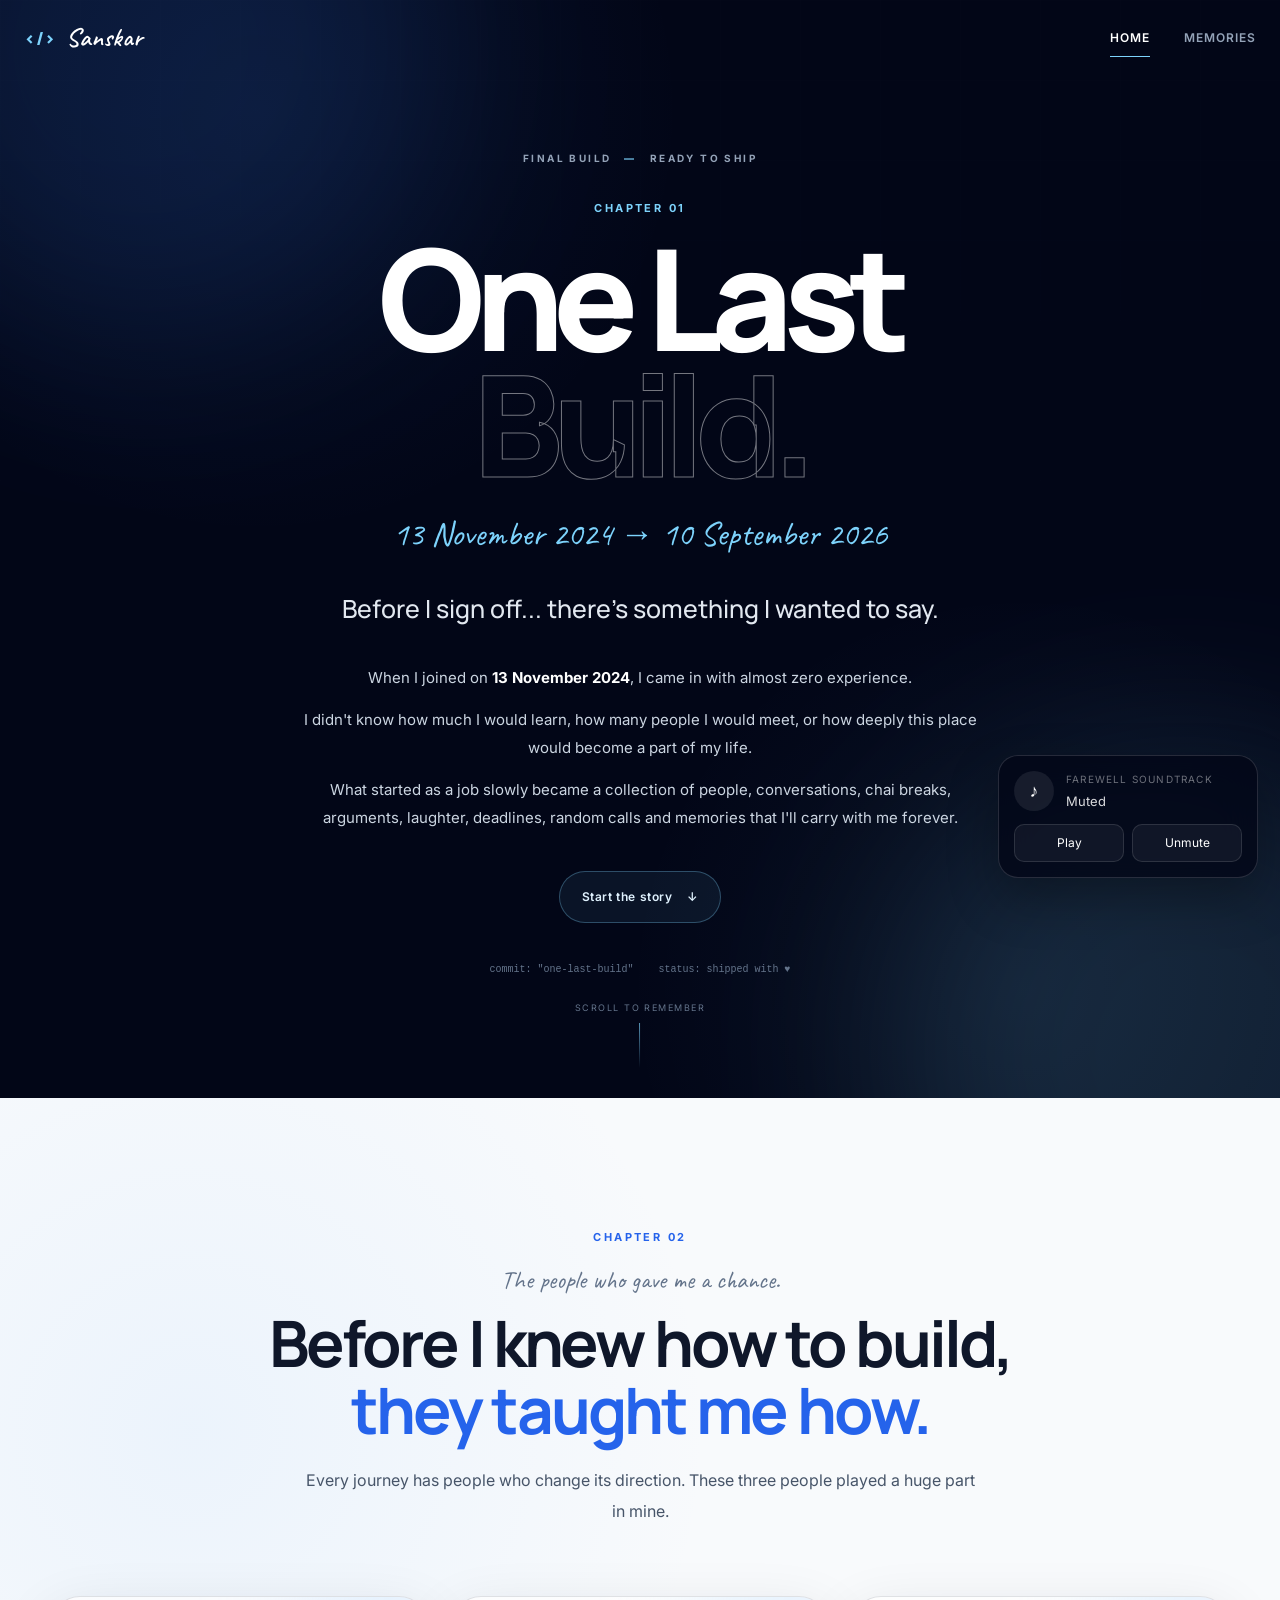
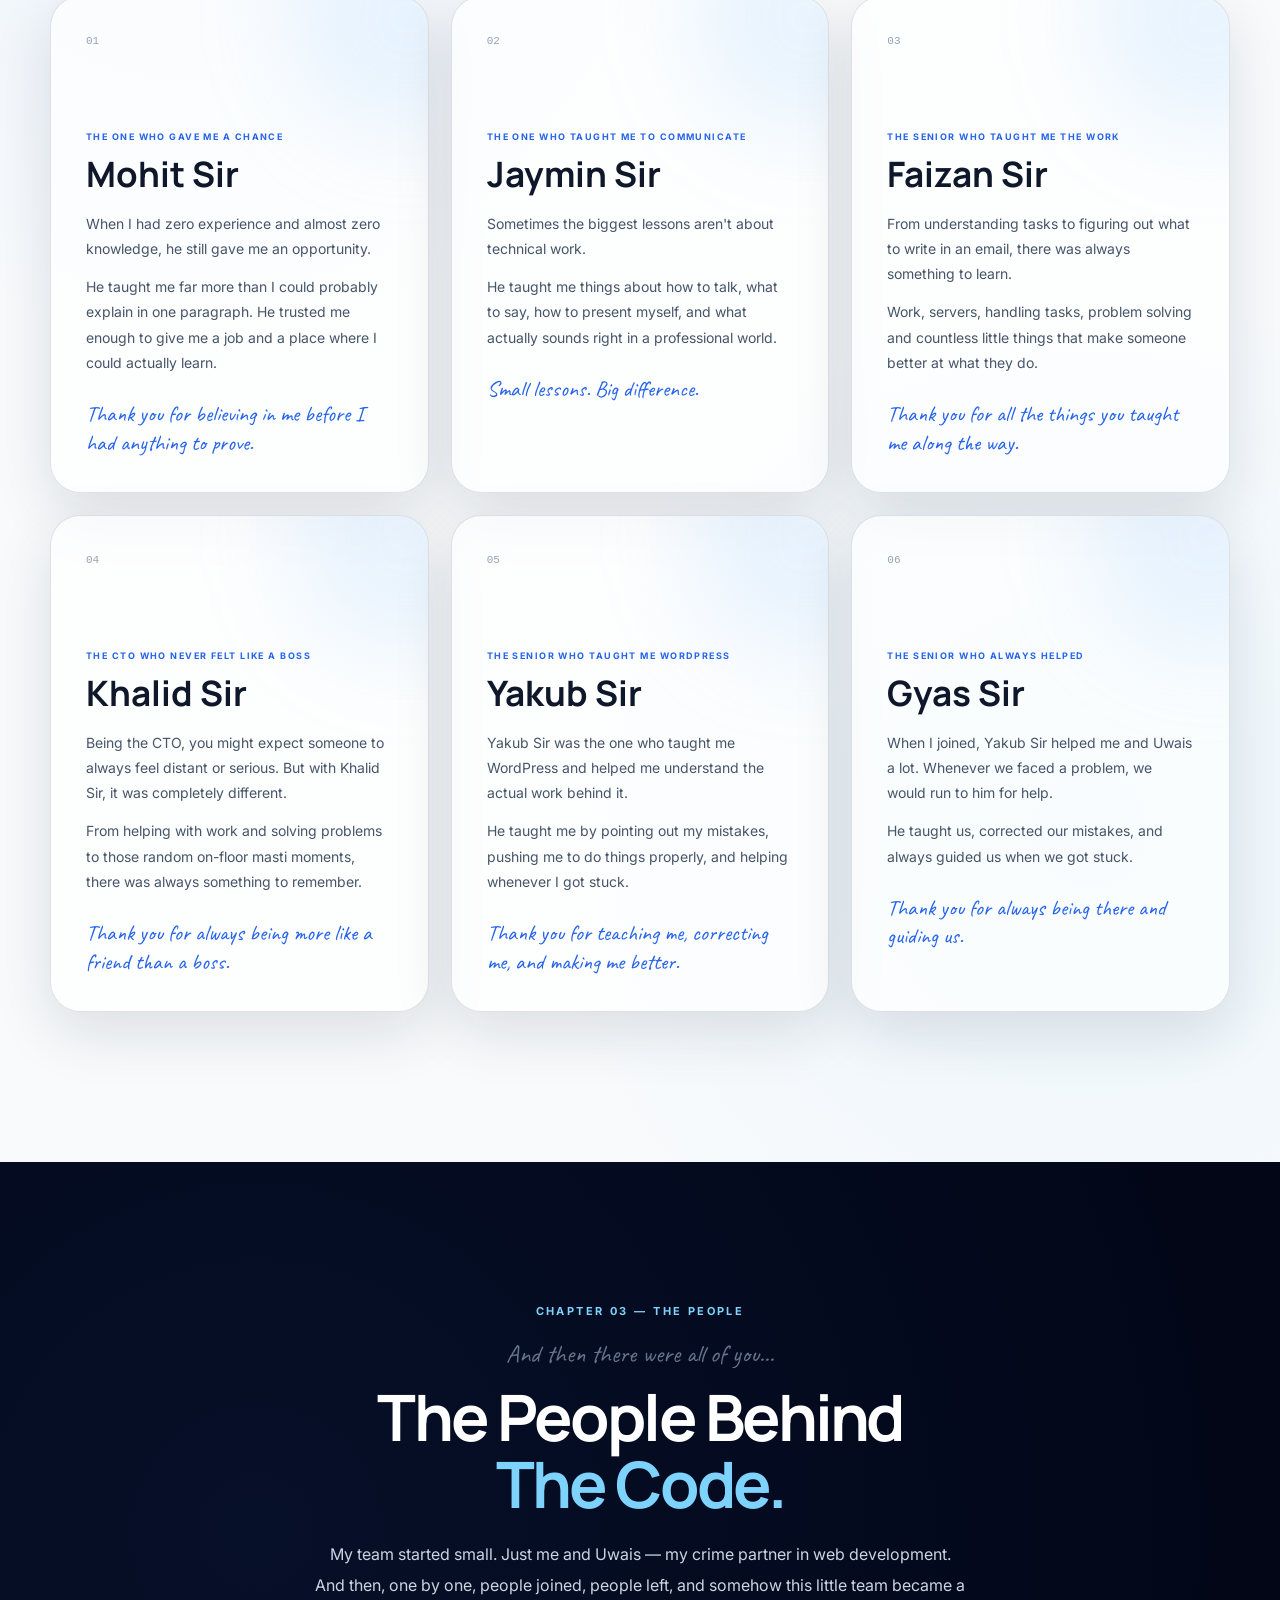
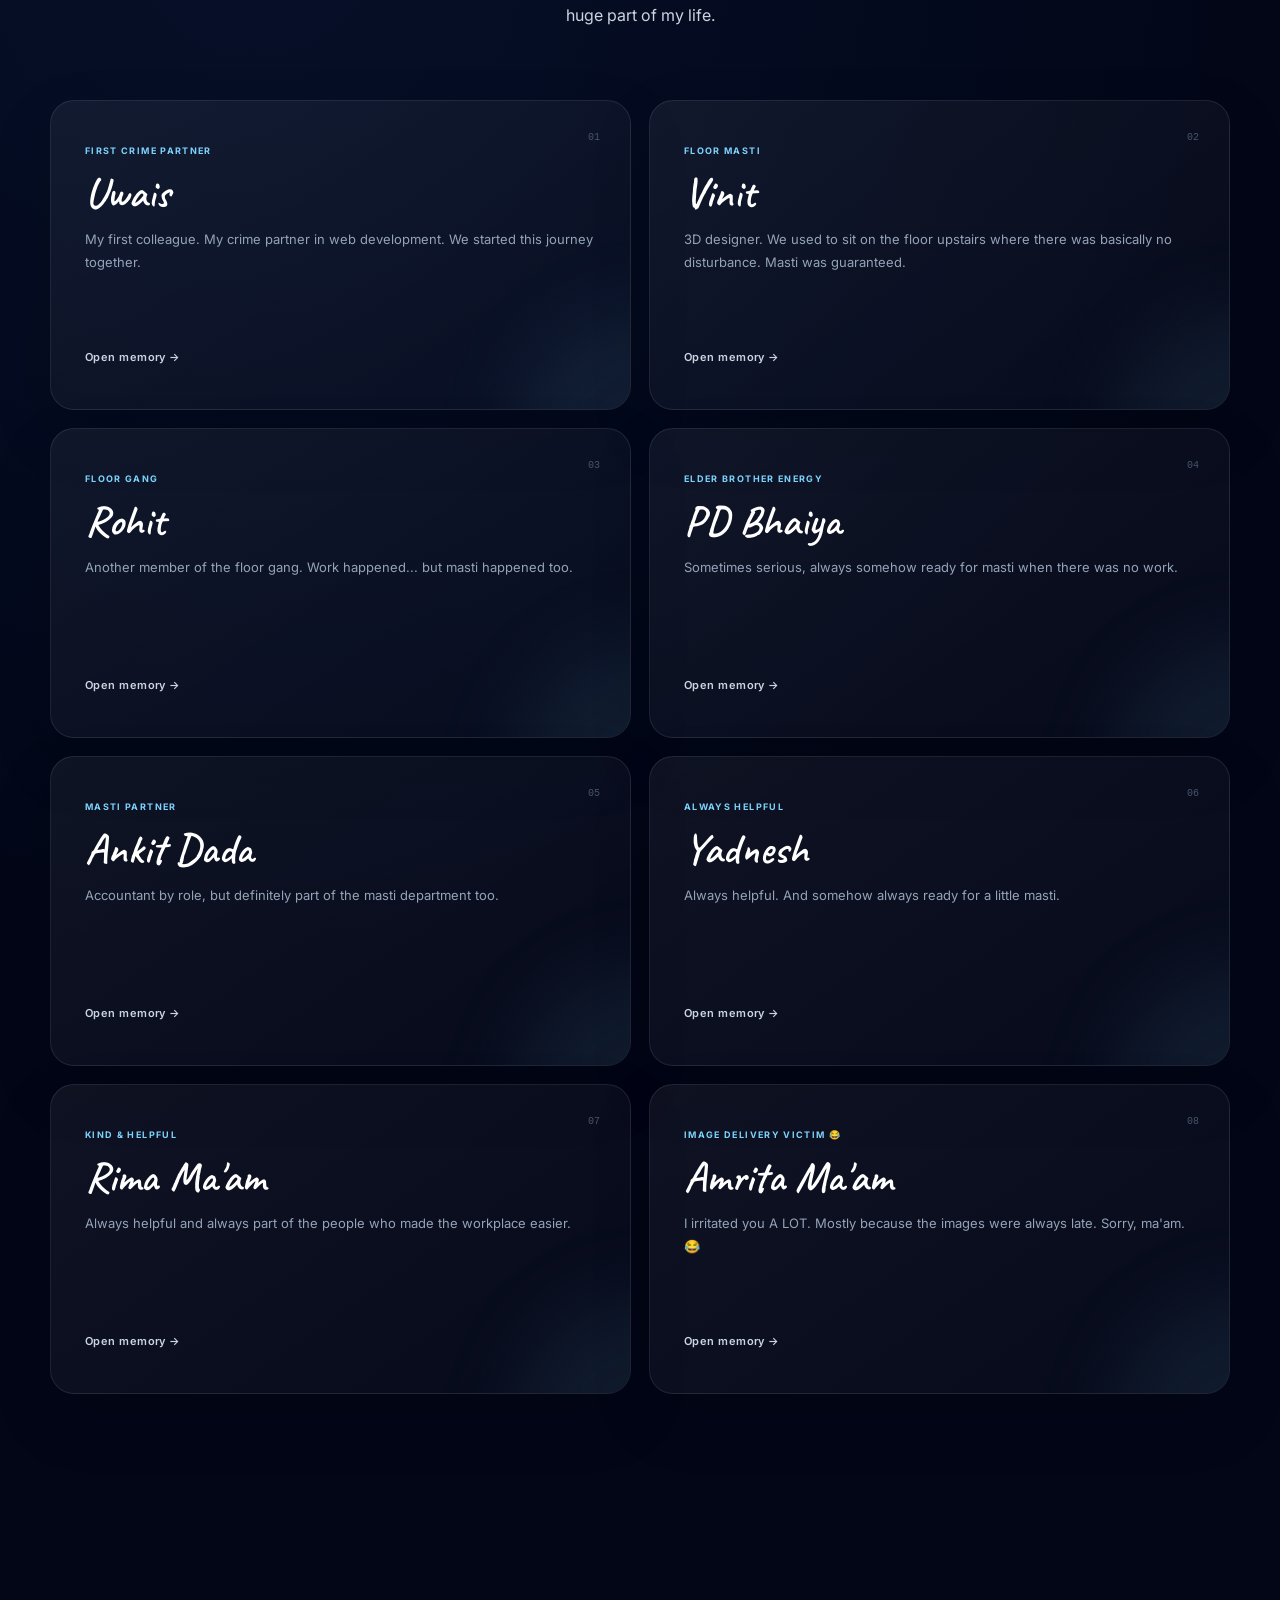
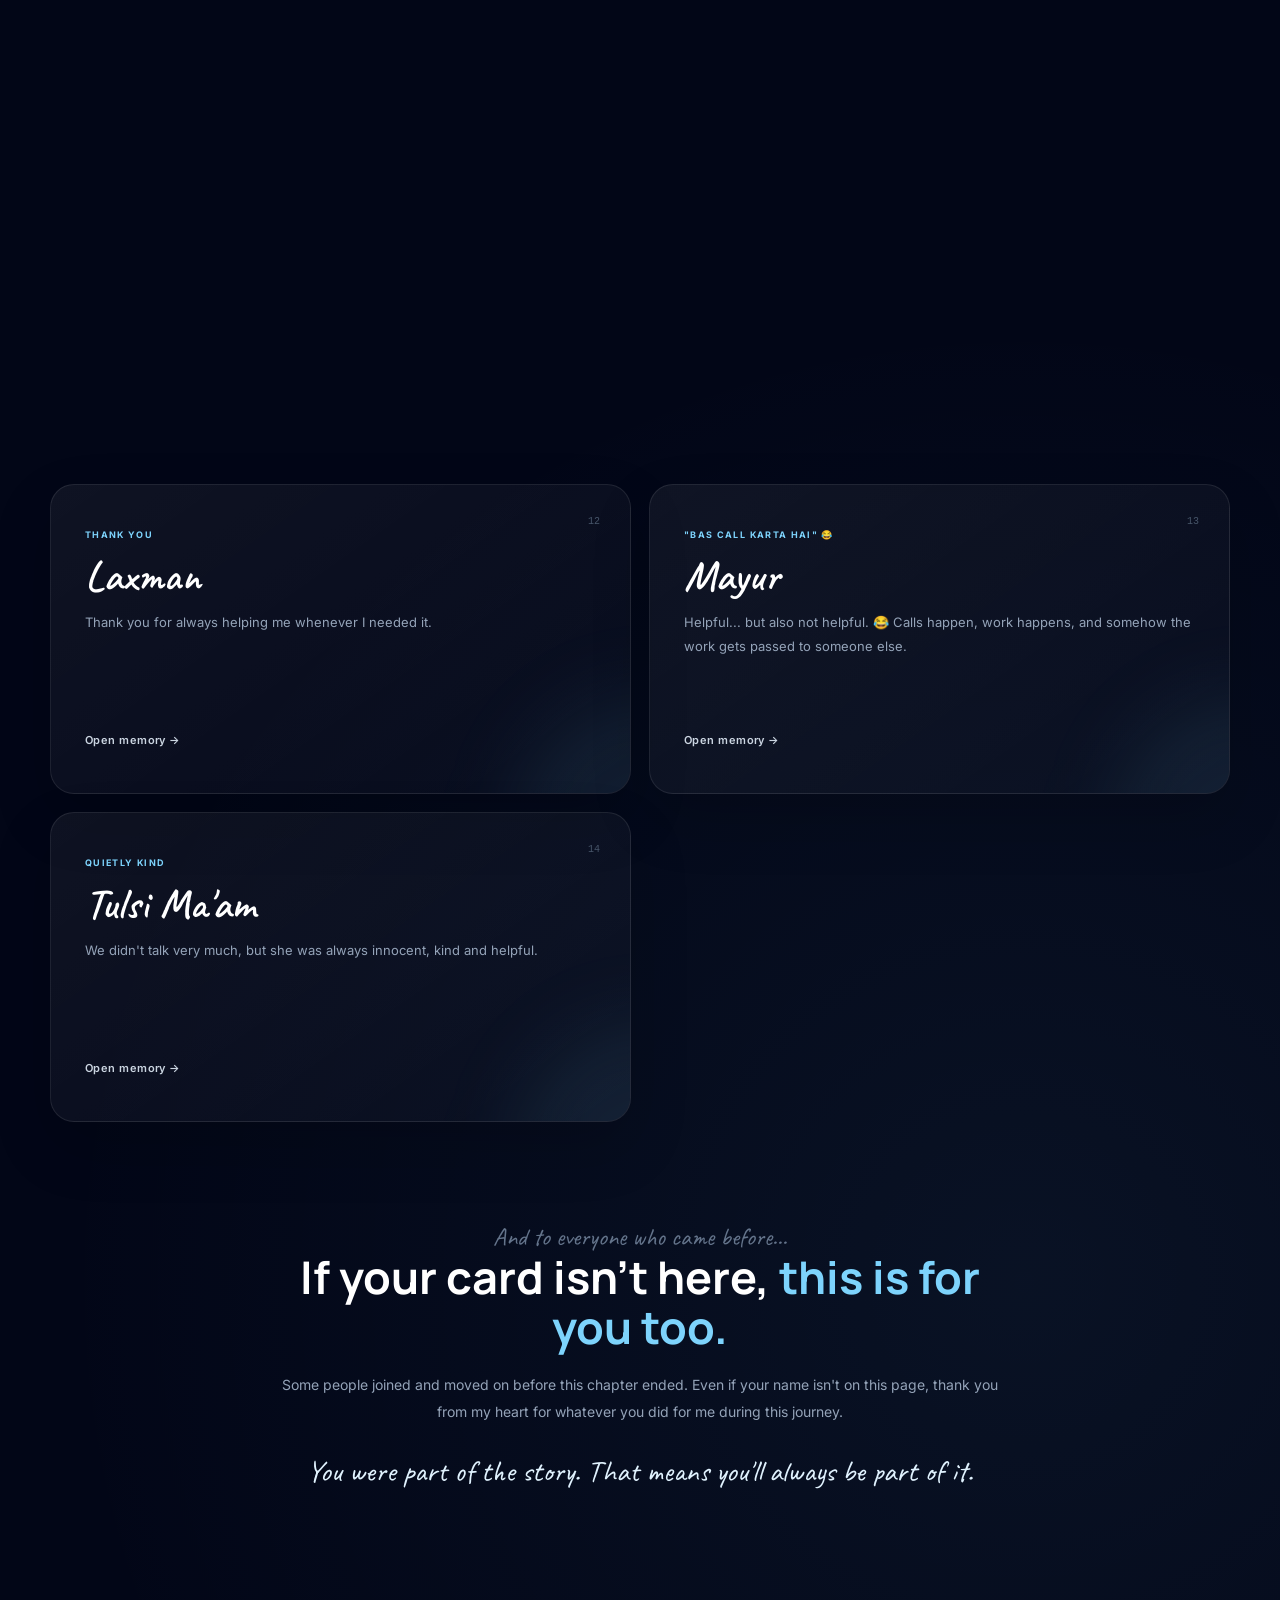
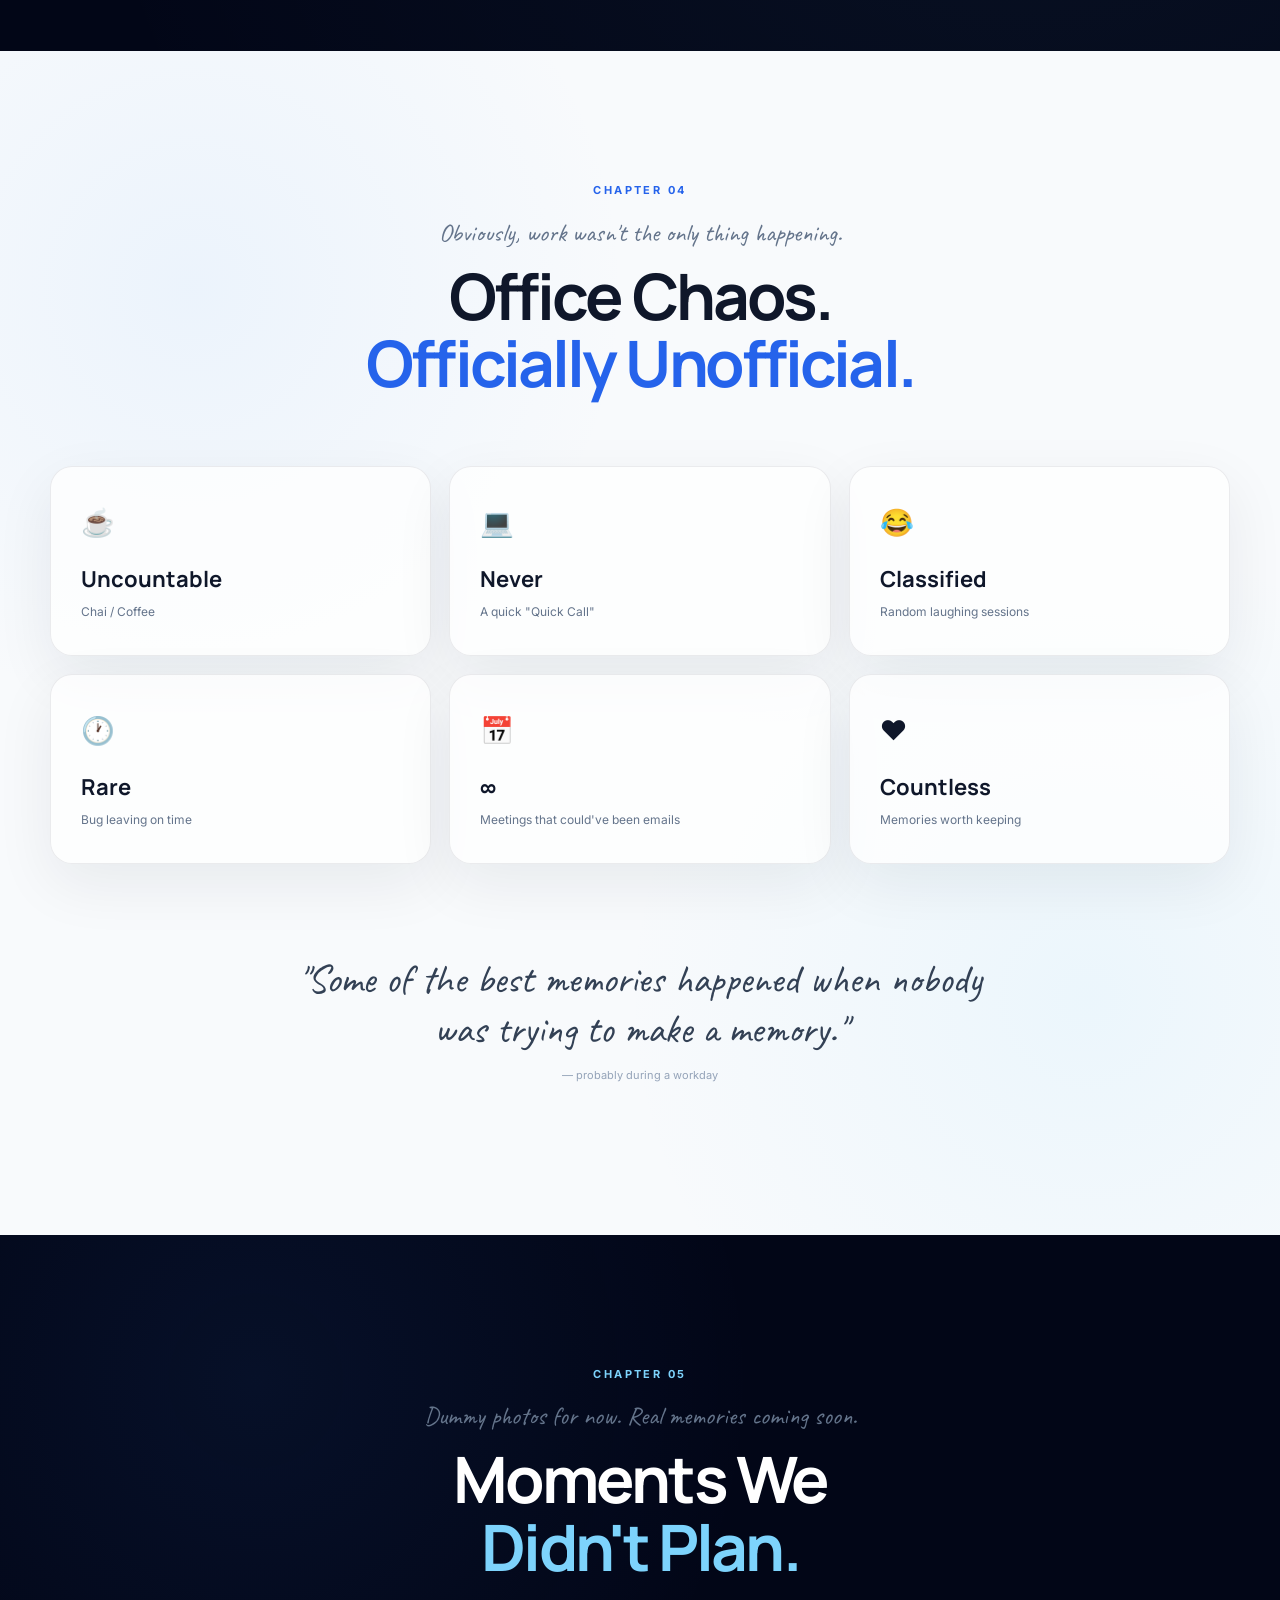
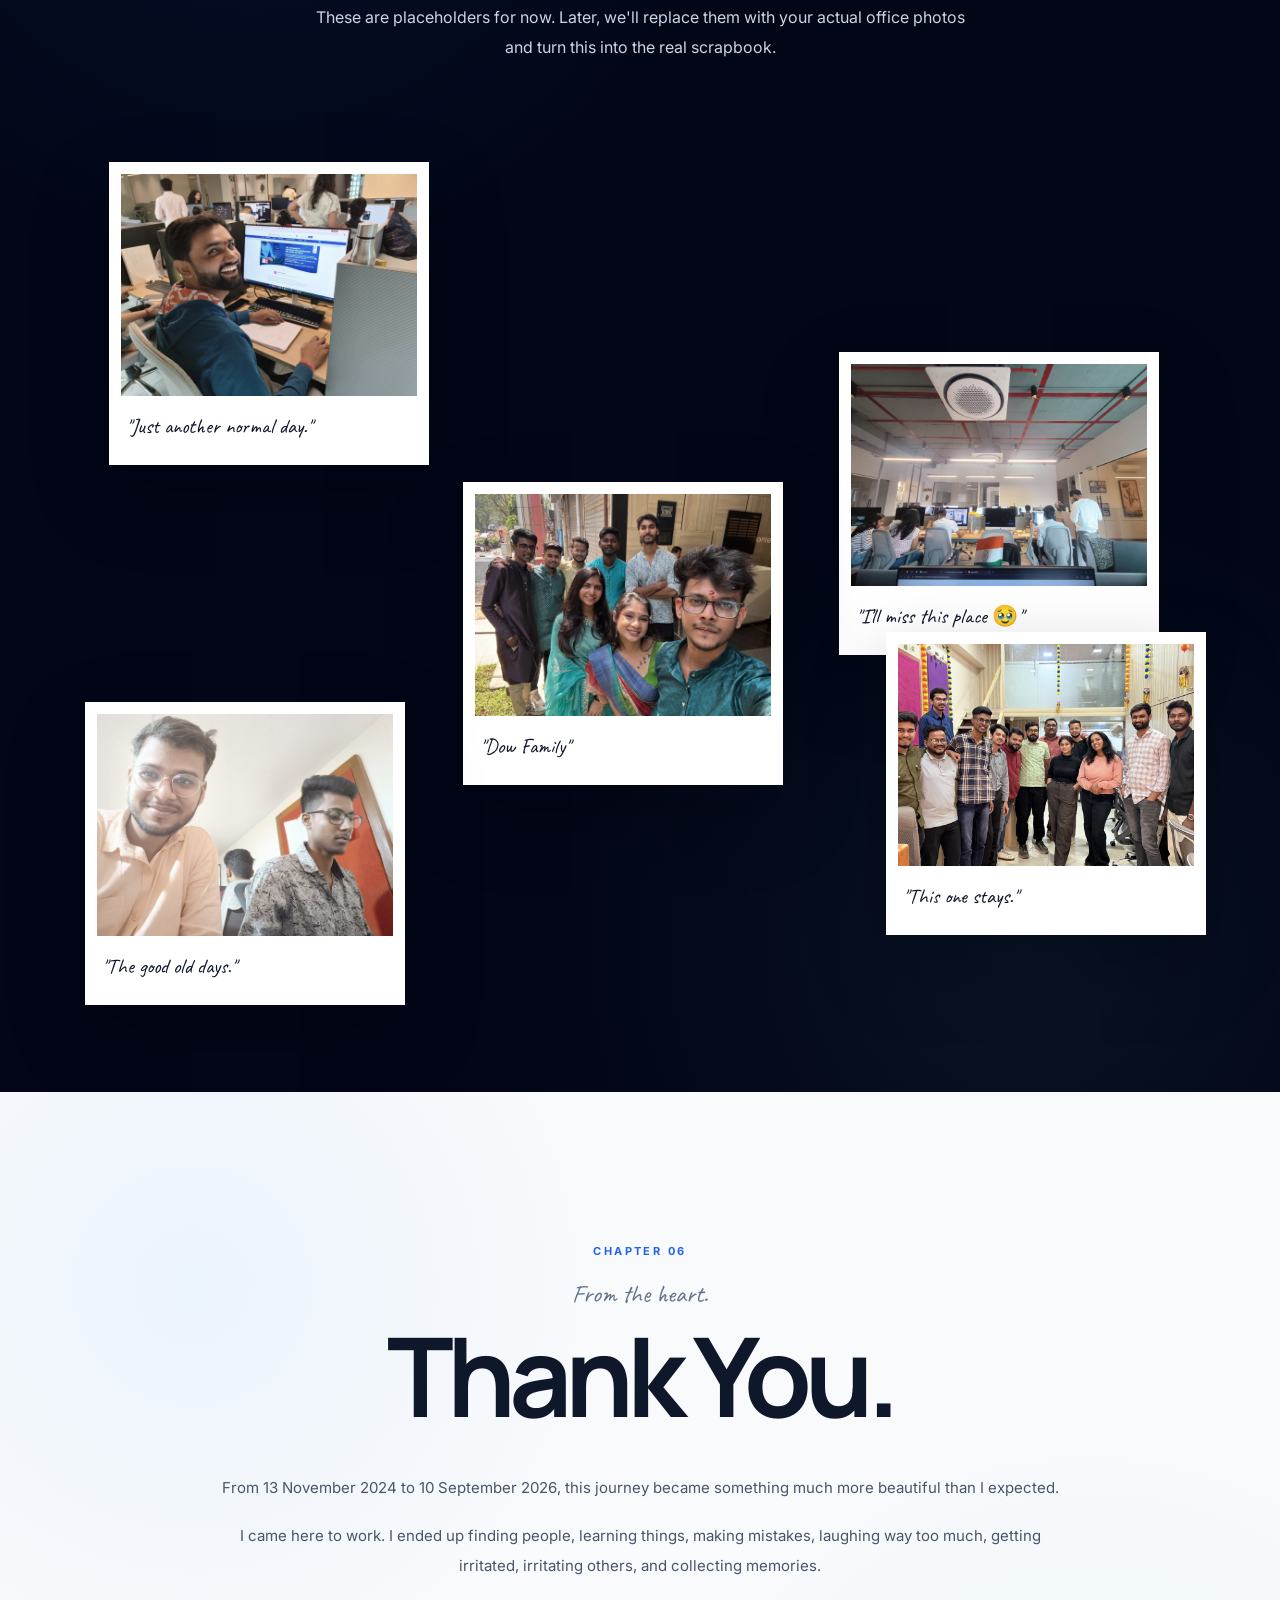
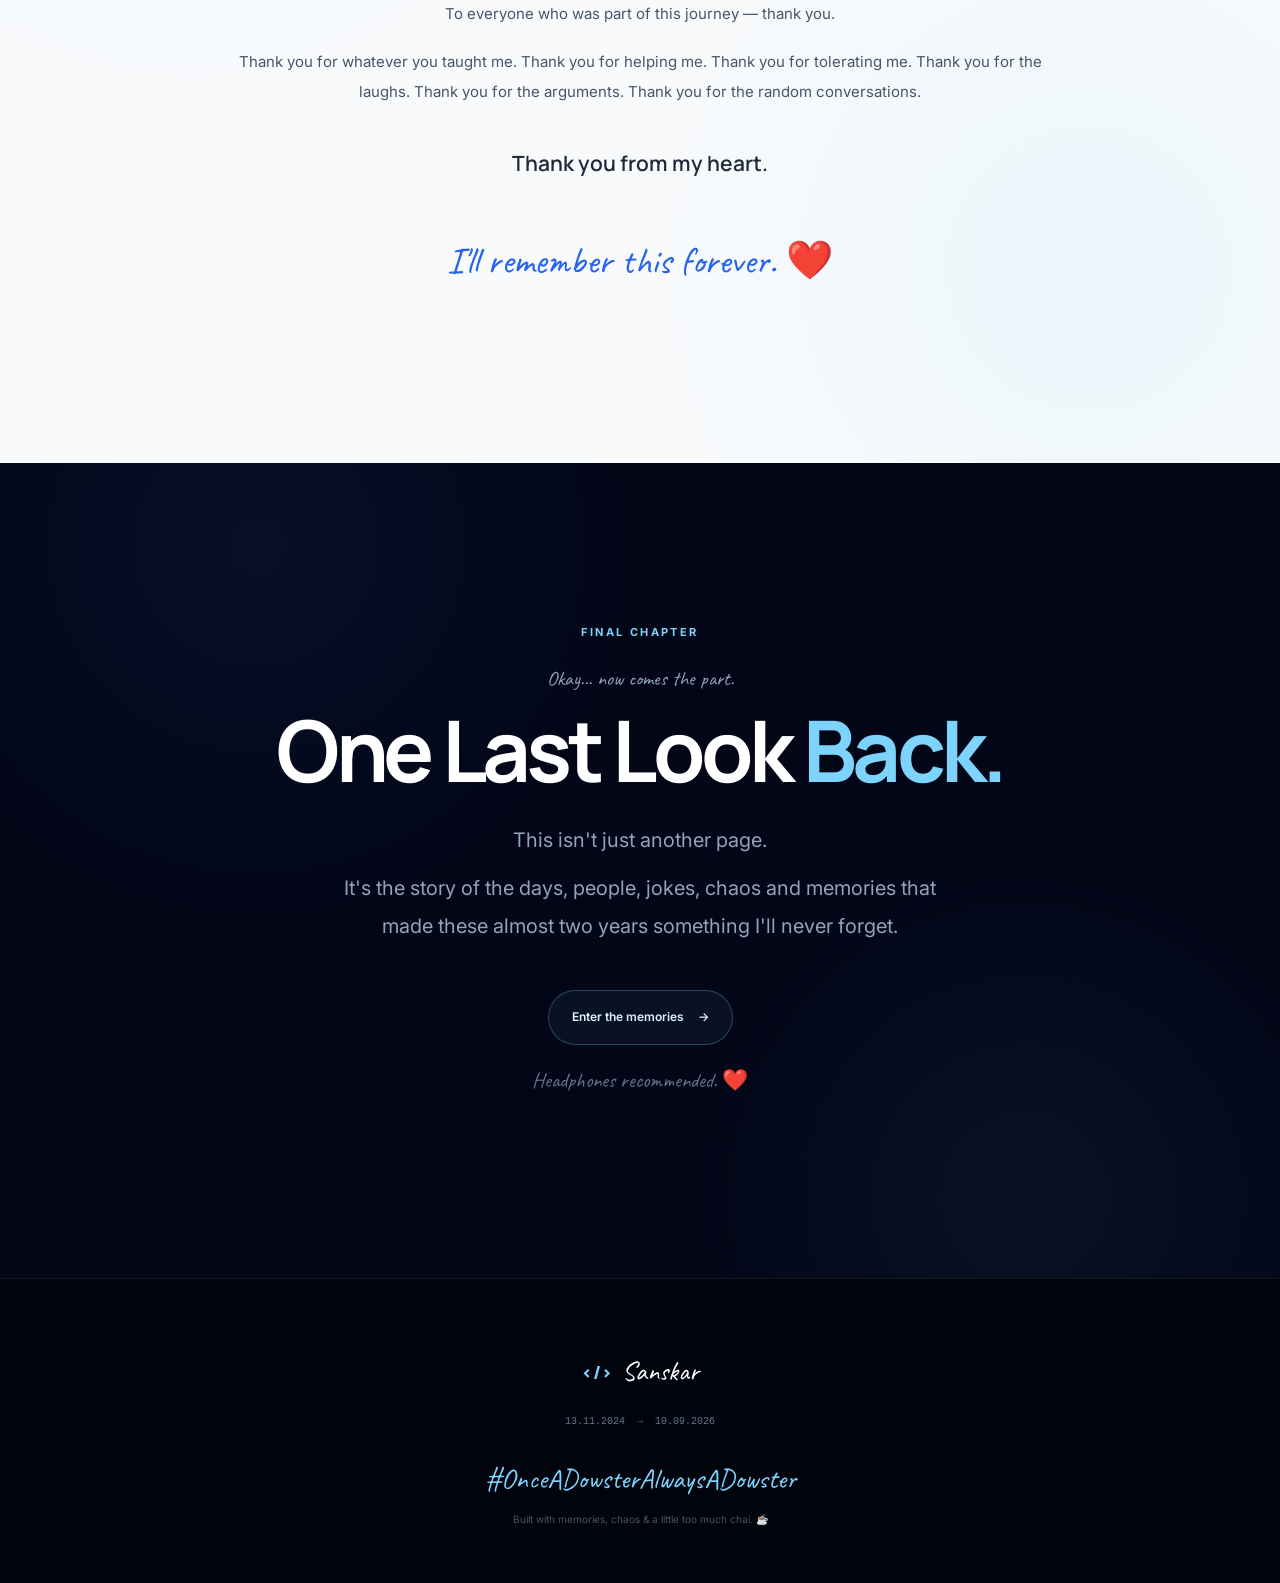
==== index.html @ eb844881 "Initial commit" ====
<!DOCTYPE html>
<html lang="en">
<head>
    <meta charset="UTF-8">

    <meta
        name="viewport"
        content="width=device-width, initial-scale=1.0"
    >

    <meta
        name="description"
        content="One Last Build — Sanskar's farewell journey from 13 November 2024 to 10 September 2026."
    >

    <title>One Last Build — Sanskar's Farewell</title>
    <link rel="icon" type="image/svg+xml" href="assets/favicon.svg">


    <!-- Google Fonts -->
    <link rel="preconnect" href="https://fonts.googleapis.com">
    <link rel="preconnect" href="https://fonts.gstatic.com" crossorigin>

    <link
        href="https://fonts.googleapis.com/css2?family=Caveat:wght@400;500;600;700&family=Inter:wght@400;500;600;700&family=Manrope:wght@400;500;600;700;800&display=swap"
        rel="stylesheet"
    >

    <!-- Main CSS -->
    <link rel="stylesheet" href="css/style.css">

    <!-- Favicon -->
    <link
        rel="icon"
        type="image/svg+xml"
        href="assets/favicon.svg"
    >
</head>

<!-- HOME PAGE MUSIC -->
<audio
    id="homeAudio"
    src="audio/index.mp3"
    preload="auto"
    loop
></audio>

<div class="home-music-control" id="homeMusicControl">

    <div class="home-music-top">
        <div class="home-music-icon">♪</div>

        <div class="home-music-info">
            <div class="home-music-label">Farewell soundtrack</div>
            <div class="home-music-status" id="homeMusicStatus">
                Ready
            </div>
        </div>
    </div>

    <div class="home-music-buttons">
        <button id="homeMusicToggle" type="button">
            Play
        </button>

        <button id="homeMusicMute" type="button">
            Mute
        </button>
    </div>

</div>

<body>

<!-- =========================================
     PAGE LOADER
========================================== -->

<div class="page-loader" id="pageLoader">

    <div class="loader-content">

        <span class="loader-label">
            INITIALIZING
        </span>

        <span class="loader-code">
            Ruko site load hora, apka pc slow h site ni...
        </span>

    </div>

</div>


    <!-- =========================================
         HEADER
    ========================================== -->

    <header class="site-header" id="siteHeader">

        <div class="header-inner">

            <a href="#home" class="brand">
                <span class="brand-symbol">&lt;/&gt;</span>
                <span class="brand-name">Sanskar</span>
            </a>

            <nav class="desktop-nav" aria-label="Main navigation">

                <a href="#home" class="nav-link active">
                    Home
                </a>

                <!-- <a href="#people" class="nav-link">
                    People
                </a> -->

                <a href="#memories" class="nav-link">
                    Memories
                </a>

            </nav>

            <!-- <a
                href="memories.html"
                class="header-cta"
            >
                Enter Memories
                <span>→</span>
            </a> -->

            <button
                class="mobile-menu-toggle"
                id="mobileMenuToggle"
                type="button"
                aria-label="Open navigation menu"
                aria-expanded="false"
            >
                <span></span>
                <span></span>
            </button>

        </div>

        <!-- Mobile navigation -->

        <nav
            class="mobile-nav"
            id="mobileNav"
            aria-label="Mobile navigation"
        >

            <a href="#home">Home</a>
            <!-- <a href="#people">People</a> -->
            <a href="#memories">Memories</a>

            <!-- <a
                href="memories.html"
                class="mobile-nav-cta"
            >
                Enter Memories →
            </a> -->

        </nav>

    </header>


    <!-- =========================================
         MAIN
    ========================================== -->

    <main>


        <!-- =====================================
             HERO
        ====================================== -->

        <section
            class="hero section-dark"
            id="home"
        >

            <div class="hero-glow hero-glow-one"></div>
            <div class="hero-glow hero-glow-two"></div>

            <div class="hero-grid"></div>

            <div class="hero-content">

                <div class="hero-kicker reveal">
                    <span>FINAL BUILD</span>
                    <span class="kicker-divider">—</span>
                    <span>READY TO SHIP</span>
                </div>

                <div class="chapter-label reveal">
                    CHAPTER 01
                </div>

                <h1 class="hero-title reveal">
                    One Last
                    <span>Build.</span>
                </h1>

                <p class="hero-handwritten reveal">
                    13 November 2024 → 10 September 2026
                </p>

                <p class="hero-subtitle reveal">
                    Before I sign off... there's something I wanted to say.
                </p>

                <div class="hero-story reveal">

                    <p>
                        When I joined on <strong>13 November 2024</strong>,
                        I came in with almost zero experience.
                    </p>

                    <p>
                        I didn't know how much I would learn,
                        how many people I would meet,
                        or how deeply this place would become
                        a part of my life.
                    </p>

                    <p>
                        What started as a job slowly became
                        a collection of people, conversations,
                        chai breaks, arguments, laughter,
                        deadlines, random calls and memories
                        that I'll carry with me forever.
                    </p>

                </div>

                <div class="hero-actions reveal">

                    <a
                        href="#people"
                        class="primary-button"
                    >
                        Start the story
                        <span>↓</span>
                    </a>

                </div>

                <div class="developer-signature reveal">

                    <span>
                        commit: "one-last-build"
                    </span>

                    <span>
                        status: shipped with ♥
                    </span>

                </div>

            </div>

            <div class="scroll-indicator">
                <span>Scroll to remember</span>
                <div class="scroll-line"></div>
            </div>

        </section>


        <!-- =====================================
             CLOUD TRANSITION
        ====================================== -->

        <div class="cloud-transition cloud-transition-light"></div>


        <!-- =====================================
             MENTORS
        ====================================== -->

        <section
            class="mentors-section section-light"
            id="mentors"
        >

            <div class="section-container">

                <div class="section-heading reveal">

                    <div class="chapter-label">
                        CHAPTER 02
                    </div>

                    <p class="handwritten-label">
                        The people who gave me a chance.
                    </p>

                    <h2>
                        Before I knew how to build,
                        <span>they taught me how.</span>
                    </h2>

                    <p class="section-intro">
                        Every journey has people who change its direction.
                        These three people played a huge part in mine.
                    </p>

                </div>


                <div class="mentor-grid">

                    <!-- Mohit Sir -->

                    <article class="mentor-card reveal">

                        <div class="mentor-number">
                            01
                        </div>

                        <div class="mentor-content">

                            <span class="mentor-role">
                                THE ONE WHO GAVE ME A CHANCE
                            </span>

                            <h3>
                                Mohit Sir
                            </h3>

                            <p>
                                When I had zero experience and
                                almost zero knowledge, he still gave
                                me an opportunity.
                            </p>

                            <p>
                                He taught me far more than I could
                                probably explain in one paragraph.
                                He trusted me enough to give me a job
                                and a place where I could actually learn.
                            </p>

                            <span class="mentor-note">
                                Thank you for believing in me
                                before I had anything to prove.
                            </span>

                        </div>

                    </article>


                    <!-- Jaymin Sir -->

                    <article class="mentor-card reveal">

                        <div class="mentor-number">
                            02
                        </div>

                        <div class="mentor-content">

                            <span class="mentor-role">
                                THE ONE WHO TAUGHT ME TO COMMUNICATE
                            </span>

                            <h3>
                                Jaymin Sir
                            </h3>

                            <p>
                                Sometimes the biggest lessons aren't
                                about technical work.
                            </p>

                            <p>
                                He taught me things about how to talk,
                                what to say, how to present myself,
                                and what actually sounds right
                                in a professional world.
                            </p>

                            <span class="mentor-note">
                                Small lessons. Big difference.
                            </span>

                        </div>

                    </article>


                    <!-- Faizan Sir -->

                    <article class="mentor-card reveal">

                        <div class="mentor-number">
                            03
                        </div>

                        <div class="mentor-content">

                            <span class="mentor-role">
                                THE SENIOR WHO TAUGHT ME THE WORK
                            </span>

                            <h3>
                                Faizan Sir
                            </h3>

                            <p>
                                From understanding tasks to figuring
                                out what to write in an email,
                                there was always something to learn.
                            </p>

                            <p>
                                Work, servers, handling tasks,
                                problem solving and countless little
                                things that make someone better at
                                what they do.
                            </p>

                            <span class="mentor-note">
                                Thank you for all the things
                                you taught me along the way.
                            </span>

                        </div>

                    </article>

                    <!-- khalid Sir -->

                    <article class="mentor-card reveal">

                        <div class="mentor-number">
                            04
                        </div>

                        <div class="mentor-content">

                            <span class="mentor-role">
                                THE CTO WHO NEVER FELT LIKE A BOSS
                            </span>

                            <h3>
                                Khalid Sir
                            </h3>

                            <p>
                                Being the CTO, you might expect someone to
                                always feel distant or serious. But with Khalid
                                Sir, it was completely different. 
                            </p>

                            <p>
                                From helping with work and solving problems to
                                those random on-floor masti moments, there was
                                always something to remember. 
                            </p>

                            <span class="mentor-note">
                                Thank you for always being more like a friend
                                than a boss.
                            </span>

                        </div>

                    </article>

                    <!-- yakub Sir -->

                    <article class="mentor-card reveal">

                        <div class="mentor-number">
                            05
                        </div>

                        <div class="mentor-content">

                            <span class="mentor-role">
                                THE SENIOR WHO TAUGHT ME WORDPRESS
                            </span>

                            <h3>
                                Yakub Sir
                            </h3>

                            <p>
                                Yakub Sir was the one who taught me WordPress
                                and helped me understand the actual work behind
                                it.
                            </p>

                            <p>
                                He taught me by pointing out my mistakes, pushing me to do things
                                properly, and helping whenever I got stuck.
                                
                            </p>

                            <span class="mentor-note">
                               Thank you for teaching me, correcting me,
                            and making me better.
                            </span>

                        </div>

                    </article>

                    <!-- Gyas Sir -->

                    <article class="mentor-card reveal">

                        <div class="mentor-number">
                            06
                        </div>

                        <div class="mentor-content">

                            <span class="mentor-role">
                                THE SENIOR WHO ALWAYS HELPED
                            </span>

                            <h3>
                                Gyas Sir
                            </h3>

                            <p>
                                When I joined, Yakub Sir helped me and Uwais a lot.
        Whenever we faced a problem, we would run to him for help.
                            </p>

                            <p>
                                He taught us, corrected our mistakes, and always
        guided us when we got stuck.
                                
                            </p>

                            <span class="mentor-note">
                               Thank you for always being there and guiding us.
                            </span>

                        </div>

                    </article>

                </div>

            </div>

        </section>


        <!-- =====================================
             CLOUD TRANSITION
        ====================================== -->

        <div class="cloud-transition cloud-transition-dark"></div>


        <!-- =====================================
             PEOPLE
        ====================================== -->

        <section
            class="people-section section-dark"
            id="people"
        >

            <div class="section-container">

                <div class="section-heading reveal">

                    <div class="chapter-label">
                        CHAPTER 03 — THE PEOPLE
                    </div>

                    <p class="handwritten-label">
                        And then there were all of you...
                    </p>

                    <h2>
                        The People Behind
                        <span>The Code.</span>
                    </h2>

                    <p class="section-intro">
                        My team started small.
                        Just me and Uwais — my crime partner
                        in web development.
                    </p>

                    <p class="section-intro">
                        And then, one by one, people joined,
                        people left, and somehow this little team
                        became a huge part of my life.
                    </p>

                </div>


                <!-- People grid -->

                <div class="people-grid">


                    <!-- Uwais -->

                    <article
                        class="person-card reveal"
                        data-colleague="0"
                    >

                        <span class="person-index">
                            01
                        </span>

                        <div class="person-card-content">

                            <span class="person-tag">
                                FIRST CRIME PARTNER
                            </span>

                            <h3>
                                Uwais
                            </h3>

                            <p>
                                My first colleague.
                                My crime partner in web development.
                                We started this journey together.
                            </p>

                        </div>

                        <button
                            class="memory-button"
                            type="button"
                        >
                            Open memory →
                        </button>

                    </article>


                    <!-- Vinit -->

                    <article
                        class="person-card reveal"
                        data-colleague="1"
                    >

                        <span class="person-index">
                            02
                        </span>

                        <div class="person-card-content">

                            <span class="person-tag">
                                FLOOR MASTI
                            </span>

                            <h3>
                                Vinit
                            </h3>

                            <p>
                                3D designer.
                                We used to sit on the floor upstairs
                                where there was basically no disturbance.
                                Masti was guaranteed.
                            </p>

                        </div>

                        <button
                            class="memory-button"
                            type="button"
                        >
                            Open memory →
                        </button>

                    </article>


                    <!-- Rohit -->

                    <article
                        class="person-card reveal"
                        data-colleague="2"
                    >

                        <span class="person-index">
                            03
                        </span>

                        <div class="person-card-content">

                            <span class="person-tag">
                                FLOOR GANG
                            </span>

                            <h3>
                                Rohit
                            </h3>

                            <p>
                                Another member of the floor gang.
                                Work happened...
                                but masti happened too.
                            </p>

                        </div>

                        <button
                            class="memory-button"
                            type="button"
                        >
                            Open memory →
                        </button>

                    </article>


                    <!-- PD Bhaiya -->

                    <article
                        class="person-card reveal"
                        data-colleague="3"
                    >

                        <span class="person-index">
                            04
                        </span>

                        <div class="person-card-content">

                            <span class="person-tag">
                                ELDER BROTHER ENERGY
                            </span>

                            <h3>
                                PD Bhaiya
                            </h3>

                            <p>
                                Sometimes serious,
                                always somehow ready for masti
                                when there was no work.
                            </p>

                        </div>

                        <button
                            class="memory-button"
                            type="button"
                        >
                            Open memory →
                        </button>

                    </article>


                    <!-- Ankit Dada -->

                    <article
                        class="person-card reveal"
                        data-colleague="4"
                    >

                        <span class="person-index">
                            05
                        </span>

                        <div class="person-card-content">

                            <span class="person-tag">
                                MASTI PARTNER
                            </span>

                            <h3>
                                Ankit Dada
                            </h3>

                            <p>
                                Accountant by role,
                                but definitely part of the
                                masti department too.
                            </p>

                        </div>

                        <button
                            class="memory-button"
                            type="button"
                        >
                            Open memory →
                        </button>

                    </article>


                    <!-- Yadnesh -->

                    <article
                        class="person-card reveal"
                        data-colleague="5"
                    >

                        <span class="person-index">
                            06
                        </span>

                        <div class="person-card-content">

                            <span class="person-tag">
                                ALWAYS HELPFUL
                            </span>

                            <h3>
                                Yadnesh
                            </h3>

                            <p>
                                Always helpful.
                                And somehow always ready
                                for a little masti.
                            </p>

                        </div>

                        <button
                            class="memory-button"
                            type="button"
                        >
                            Open memory →
                        </button>

                    </article>


                    <!-- Rima Ma'am -->

                    <article
                        class="person-card reveal"
                        data-colleague="6"
                    >

                        <span class="person-index">
                            07
                        </span>

                        <div class="person-card-content">

                            <span class="person-tag">
                                KIND & HELPFUL
                            </span>

                            <h3>
                                Rima Ma'am
                            </h3>

                            <p>
                                Always helpful and always
                                part of the people who made
                                the workplace easier.
                            </p>

                        </div>

                        <button
                            class="memory-button"
                            type="button"
                        >
                            Open memory →
                        </button>

                    </article>


                    <!-- Amrita Ma'am -->

                    <article
                        class="person-card reveal"
                        data-colleague="7"
                    >

                        <span class="person-index">
                            08
                        </span>

                        <div class="person-card-content">

                            <span class="person-tag">
                                IMAGE DELIVERY VICTIM 😂
                            </span>

                            <h3>
                                Amrita Ma'am
                            </h3>

                            <p>
                                I irritated you A LOT.
                                Mostly because the images were
                                always late. Sorry, ma'am. 😂
                            </p>

                        </div>

                        <button
                            class="memory-button"
                            type="button"
                        >
                            Open memory →
                        </button>

                    </article>

                    <!--Prajol Ma'am -->

                    <article
                        class="person-card reveal"
                        data-colleague="8"
                    >

                        <span class="person-index">
                            08
                        </span>

                        <div class="person-card-content">

                            <span class="person-tag">
                                Waste of Time 😂
                            </span>

                            <h3>
                                Prajol Ma'am
                            </h3>

                            <p>
                                Timepass thankyou for co-ordinating with client whenever there was a need  😂
                            </p>

                        </div>

                        <button
                            class="memory-button"
                            type="button"
                        >
                            Open memory →
                        </button>

                    </article>

                    <!-- Shreya Ma'am -->

                    <article
                        class="person-card reveal"
                        data-colleague="9"
                    >

                        <span class="person-index">
                            10
                        </span>

                        <div class="person-card-content">

                            <span class="person-tag">
                                TOO MUCH BONDING ❤️
                            </span>

                            <h3>
                                Shreya Ma'am
                            </h3>

                            <p>
                                I irritated her A LOT too.
                                But somewhere along the way,
                                the irritation became a very strong bond.
                            </p>

                            <p>
                                She trusts me, shares everything
                                with me, and somehow treats me
                                like a younger brother.
                            </p>

                        </div>

                        <button
                            class="memory-button"
                            type="button"
                        >
                            Open memory →
                        </button>

                    </article>



                    <!-- Sanket Dada -->

                    <article
                        class="person-card reveal"
                        data-colleague="10"
                    >

                        <span class="person-index">
                            09
                        </span>

                        <div class="person-card-content">

                            <span class="person-tag">
                                BUDDHA 😂
                            </span>

                            <h3>
                                Sanket Dada
                            </h3>

                            <p>
                                Joined recently,
                                but the masti started quickly.
                                And yes... I called him Buddha
                                because of his age. 😂
                            </p>

                        </div>

                        <button
                            class="memory-button"
                            type="button"
                        >
                            Open memory →
                        </button>

                    </article>


                    

                    <!-- Gaurav -->

                    <article
                        class="person-card reveal"
                        data-colleague="11"
                    >

                        <span class="person-index">
                            11
                        </span>

                        <div class="person-card-content">

                            <span class="person-tag">
                                INDORI ANARKALI 😂
                            </span>

                            <h3>
                                Gaurav
                            </h3>

                            <p>
                                Somehow every conversation
                                became an argument.
                                Shreya Ma'am called us
                                Tom and Jerry for a reason. 😂
                            </p>

                        </div>

                        <button
                            class="memory-button"
                            type="button"
                        >
                            Open memory →
                        </button>

                    </article>


                    <!-- Laxman -->

                    <article
                        class="person-card reveal"
                        data-colleague="12"
                    >

                        <span class="person-index">
                            12
                        </span>

                        <div class="person-card-content">

                            <span class="person-tag">
                                THANK YOU
                            </span>

                            <h3>
                                Laxman
                            </h3>

                            <p>
                                Thank you for always helping me
                                whenever I needed it.
                            </p>

                        </div>

                        <button
                            class="memory-button"
                            type="button"
                        >
                            Open memory →
                        </button>

                    </article>


                    <!-- Mayur -->

                    <article
                        class="person-card reveal"
                        data-colleague="13"
                    >

                        <span class="person-index">
                            13
                        </span>

                        <div class="person-card-content">

                            <span class="person-tag">
                                "BAS CALL KARTA HAI" 😂
                            </span>

                            <h3>
                                Mayur
                            </h3>

                            <p>
                                Helpful...
                                but also not helpful. 😂
                                Calls happen, work happens,
                                and somehow the work gets passed
                                to someone else.
                            </p>

                        </div>

                        <button
                            class="memory-button"
                            type="button"
                        >
                            Open memory →
                        </button>

                    </article>


                    <!-- Tulsi Ma'am -->

                    <article
                        class="person-card reveal"
                        data-colleague="14"
                    >

                        <span class="person-index">
                            14
                        </span>

                        <div class="person-card-content">

                            <span class="person-tag">
                                QUIETLY KIND
                            </span>

                            <h3>
                                Tulsi Ma'am
                            </h3>

                            <p>
                                We didn't talk very much,
                                but she was always innocent,
                                kind and helpful.
                            </p>

                        </div>

                        <button
                            class="memory-button"
                            type="button"
                        >
                            Open memory →
                        </button>

                    </article>

                </div>


                <!-- People who left -->

                <div class="people-goodbye reveal">

                    <span class="handwritten-label">
                        And to everyone who came before...
                    </span>

                    <h3>
                        If your card isn't here,
                        <span>this is for you too.</span>
                    </h3>

                    <p>
                        Some people joined and moved on before
                        this chapter ended.
                        Even if your name isn't on this page,
                        thank you from my heart for whatever
                        you did for me during this journey.
                    </p>

                    <p class="handwritten-big">
                        You were part of the story.
                        That means you'll always be part of it.
                    </p>

                </div>

            </div>

        </section>


        <!-- =====================================
             CLOUD TRANSITION
        ====================================== -->

        <div class="cloud-transition cloud-transition-light"></div>


        <!-- =====================================
             OFFICE CHAOS
        ====================================== -->

        <section
            class="chaos-section section-light"
            id="chaos"
        >

            <div class="section-container">

                <div class="section-heading reveal">

                    <div class="chapter-label">
                        CHAPTER 04
                    </div>

                    <p class="handwritten-label">
                        Obviously, work wasn't the only thing happening.
                    </p>

                    <h2>
                        Office Chaos.
                        <span>Officially Unofficial.</span>
                    </h2>

                </div>


                <div class="chaos-stats">


                    <div class="chaos-stat reveal">

                        <span class="chaos-icon">
                            ☕
                        </span>

                        <strong>
                            Uncountable
                        </strong>

                        <span>
                            Chai / Coffee
                        </span>

                    </div>


                    <div class="chaos-stat reveal">

                        <span class="chaos-icon">
                            💻
                        </span>

                        <strong>
                            Never
                        </strong>

                        <span>
                            A quick "Quick Call"
                        </span>

                    </div>


                    <div class="chaos-stat reveal">

                        <span class="chaos-icon">
                            😂
                        </span>

                        <strong>
                            Classified
                        </strong>

                        <span>
                            Random laughing sessions
                        </span>

                    </div>


                    <div class="chaos-stat reveal">

                        <span class="chaos-icon">
                            🕐
                        </span>

                        <strong>
                            Rare
                        </strong>

                        <span>
                            Bug leaving on time
                        </span>

                    </div>


                    <div class="chaos-stat reveal">

                        <span class="chaos-icon">
                            📅
                        </span>

                        <strong>
                            ∞
                        </strong>

                        <span>
                            Meetings that could've been emails
                        </span>

                    </div>


                    <div class="chaos-stat reveal">

                        <span class="chaos-icon">
                            ❤️
                        </span>

                        <strong>
                            Countless
                        </strong>

                        <span>
                            Memories worth keeping
                        </span>

                    </div>

                </div>


                <div class="chaos-quote reveal">

                    <p>
                        "Some of the best memories
                        happened when nobody was trying
                        to make a memory."
                    </p>

                    <span>
                        — probably during a workday
                    </span>

                </div>

            </div>

        </section>


        <!-- =====================================
             CLOUD TRANSITION
        ====================================== -->

        <div class="cloud-transition cloud-transition-dark"></div>


        <!-- =====================================
             PHOTO WALL
        ====================================== -->

        <section
            class="photo-wall-section section-dark"
            id="photoWall"
        >

            <div class="section-container">

                <div class="section-heading reveal">

                    <div class="chapter-label">
                        CHAPTER 05
                    </div>

                    <p class="handwritten-label">
                        Dummy photos for now. Real memories coming soon.
                    </p>

                    <h2>
                        Moments We
                        <span>Didn't Plan.</span>
                    </h2>

                    <p class="section-intro">
                        These are placeholders for now.
                        Later, we'll replace them with your actual
                        office photos and turn this into the real
                        scrapbook.
                    </p>

                </div>


                <div class="photo-wall">


                    <figure class="photo-card photo-card-one reveal">

                        <img
                            src="images/pd.jpg"
                            alt="Placeholder team working together"
                            loading="lazy"
                        >

                        <figcaption>
                            "Just another normal day."
                        </figcaption>

                    </figure>


                    <figure class="photo-card photo-card-two reveal">

                        <img
                            src="images/WhatsApp Image 2026-09-08 at 10.13.31 PM (1).jpeg"
                            alt="Placeholder team conversation"
                            loading="lazy"
                        >

                        <figcaption>
                            "I’ll miss this place 🥹"
                        </figcaption>

                    </figure>


                    <figure class="photo-card photo-card-three reveal">

                        <img
                            src="images/WhatsApp Image 2026-09-07 at 2.02.00 PM.jpeg"
                            alt="Placeholder friends laughing"
                            loading="lazy"
                        >

                        <figcaption>
                            "Dow Family"
                        </figcaption>

                    </figure>


                    <figure class="photo-card photo-card-four reveal">

                        <img
                            src="images/WhatsApp Image 2026-09-07 at 2.02.00 PM (3).jpeg"
                            alt="Placeholder group memory"
                            loading="lazy"
                        >

                        <figcaption>
                            "This one stays."
                        </figcaption>

                    </figure>


                    <figure class="photo-card photo-card-five reveal">

                        <img
                            src="images/photo_2026-09-06_11-13-36 (2).jpg"
                            alt="Placeholder friends together"
                            loading="lazy"
                        >

                        <figcaption>
                            "The good old days."
                        </figcaption>

                    </figure>

                </div>

            </div>

        </section>


        <!-- =====================================
             CLOUD TRANSITION
        ====================================== -->

        <div class="cloud-transition cloud-transition-light"></div>


        <!-- =====================================
             GRATITUDE
        ====================================== -->

        <section
            class="gratitude-section section-light"
            id="gratitude"
        >

            <div class="section-container">

                <div class="gratitude-content reveal">

                    <div class="chapter-label">
                        CHAPTER 06
                    </div>

                    <p class="handwritten-label">
                        From the heart.
                    </p>

                    <h2>
                        Thank You.
                    </h2>

                    <div class="gratitude-text">

                        <p>
                            From 13 November 2024 to
                            10 September 2026,
                            this journey became something
                            much more beautiful than I expected.
                        </p>

                        <p>
                            I came here to work.
                            I ended up finding people,
                            learning things, making mistakes,
                            laughing way too much,
                            getting irritated,
                            irritating others,
                            and collecting memories.
                        </p>

                        <p>
                            To everyone who was part of this journey —
                            thank you.
                        </p>

                        <p>
                            Thank you for whatever you taught me.
                            Thank you for helping me.
                            Thank you for tolerating me.
                            Thank you for the laughs.
                            Thank you for the arguments.
                            Thank you for the random conversations.
                        </p>

                        <p class="gratitude-highlight">
                            Thank you from my heart.
                        </p>

                    </div>

                    <p class="gratitude-handwritten">
                        I'll remember this forever. ❤️
                    </p>

                </div>

            </div>

        </section>


        <!-- =====================================
             CLOUD TRANSITION
        ====================================== -->

        <div class="cloud-transition cloud-transition-dark"></div>


        <!-- =====================================
             MEMORIES PREVIEW
        ====================================== -->

        <section
            class="memories-preview-section section-dark"
            id="memories"
        >

            <div class="section-container">

                <div class="memories-preview reveal">

                    <div class="chapter-label">
                        FINAL CHAPTER
                    </div>

                    <p class="handwritten-label">
                        Okay... now comes the part.
                    </p>

                    <h2>
                        One Last Look
                        <span>Back.</span>
                    </h2>

                    <p>
                        This isn't just another page.
                    </p>

                    <p>
                        It's the story of the days,
                        people, jokes, chaos and memories
                        that made these almost two years
                        something I'll never forget.
                    </p>

                    <a
                        href="memories.html"
                        class="memory-enter-button"
                    >
                        Enter the memories
                        <span>→</span>
                    </a>

                    <span class="memory-enter-note">
                        Headphones recommended. ❤️
                    </span>

                </div>

            </div>

        </section>


    </main>


    <!-- =========================================
         MEMORY MODAL
    ========================================== -->

    <div
        class="memory-modal"
        id="memoryModal"
        aria-hidden="true"
    >

        <div class="memory-modal-backdrop"></div>

        <div
            class="memory-modal-content"
            role="dialog"
            aria-modal="true"
            aria-labelledby="modalName"
        >

            <button
                class="modal-close"
                id="modalClose"
                type="button"
                aria-label="Close memory"
            >
                ×
            </button>

            <span
                class="modal-tag"
                id="modalTag"
            >
                MEMORY
            </span>

            <h2 id="modalName">
                Name
            </h2>

            <p
                class="modal-message"
                id="modalMessage"
            >
                Message
            </p>

            <div class="modal-memory-block">

                <span>
                    ONE MEMORY
                </span>

                <p id="modalMemory">
                    Memory
                </p>

            </div>

            <div class="modal-memory-block">

                <span>
                    I'LL MISS
                </span>

                <p id="modalWillMiss">
                    Something
                </p>

            </div>

            <div class="modal-memory-block">

                <span>
                    INSIDE JOKE
                </span>

                <p id="modalInsideJoke">
                    Something funny
                </p>

            </div>

        </div>

    </div>


    <!-- =========================================
         FOOTER
    ========================================== -->

    <footer class="site-footer">

        <div class="footer-inner">

            <div class="footer-brand">

                <span class="brand-symbol">
                    &lt;/&gt;
                </span>

                <span>
                    Sanskar
                </span>

            </div>

            <div class="footer-dates">

                <span>
                    13.11.2024
                </span>

                <span>
                    →
                </span>

                <span>
                    10.09.2026
                </span>

            </div>

            <p class="footer-line">
                #OnceADowsterAlwaysADowster
            </p>

            <p class="footer-copyright">
                Built with memories, chaos &amp; a little too much chai. ☕
            </p>

        </div>

    </footer>


    <!-- Main JS -->
    <script src="js/main.js"></script>

</body>
</html>
---- css/style.css ----
/* =========================================================
   ONE LAST BUILD
   Sanskar — Farewell Website
   Main stylesheet
========================================================= */


/* =========================================================
   ROOT
========================================================= */

:root {
    --bg-dark: #020617;
    --bg-dark-soft: #061329;
    --bg-blue: #0b1f3a;

    --white: #ffffff;
    --text-light: #e5e7eb;
    --text-muted: #cbd5e1;
    --text-dark: #0f172a;
    --text-dark-muted: #475569;

    --blue-light: #7dd3fc;
    --blue-soft: #93c5fd;

    --border-light: rgba(255, 255, 255, 0.12);
    --border-dark: rgba(15, 23, 42, 0.12);

    --glass-dark: rgba(6, 19, 41, 0.72);
    --glass-light: rgba(255, 255, 255, 0.72);

    --shadow-dark: 0 25px 80px rgba(0, 0, 0, 0.28);
    --shadow-soft: 0 20px 60px rgba(15, 23, 42, 0.12);

    --radius-small: 12px;
    --radius-medium: 20px;
    --radius-large: 30px;

    --container: 1180px;

    --ease: cubic-bezier(0.22, 1, 0.36, 1);
}


/* =========================================================
   RESET
========================================================= */

* {
    margin: 0;
    padding: 0;
    box-sizing: border-box;
}

html {
    scroll-behavior: smooth;
}

body {
    min-height: 100vh;
    background: var(--bg-dark);
    color: var(--white);

    font-family: "Inter", sans-serif;

    overflow-x: hidden;
    line-height: 1.7;

    -webkit-font-smoothing: antialiased;
    text-rendering: optimizeLegibility;
}

body,
button,
a {
    -webkit-tap-highlight-color: transparent;
}

button,
input,
textarea,
select {
    font: inherit;
}

button {
    border: 0;
}

a {
    color: inherit;
    text-decoration: none;
}

img {
    display: block;
    max-width: 100%;
}

::selection {
    background: rgba(125, 211, 252, 0.28);
    color: #ffffff;
}


/* =========================================================
   GENERAL
========================================================= */

main {
    position: relative;
    overflow: hidden;
}

.section-container {
    width: min(var(--container), calc(100% - 48px));
    margin: 0 auto;
}

.section-dark {
    position: relative;
    background:
        radial-gradient(
            circle at 20% 10%,
            rgba(59, 130, 246, 0.08),
            transparent 30%
        ),
        radial-gradient(
            circle at 80% 90%,
            rgba(125, 211, 252, 0.06),
            transparent 28%
        ),
        var(--bg-dark);
}

.section-light {
    position: relative;
    background:
        radial-gradient(
            circle at 15% 20%,
            rgba(147, 197, 253, 0.12),
            transparent 30%
        ),
        radial-gradient(
            circle at 85% 80%,
            rgba(125, 211, 252, 0.1),
            transparent 32%
        ),
        #f8fafc;

    color: var(--text-dark);
}

.chapter-label {
    margin-bottom: 18px;

    font-family: "Inter", sans-serif;
    font-size: 11px;
    font-weight: 700;

    letter-spacing: 0.22em;
    text-transform: uppercase;

    color: var(--blue-light);
}

.section-light .chapter-label {
    color: #2563eb;
}

.handwritten-label {
    margin-bottom: 14px;

    font-family: "Caveat", cursive;
    font-size: 25px;
    line-height: 1.2;

    color: #64748b;
}

.section-heading {
    max-width: 850px;
    margin: 0 auto 70px;

    text-align: center;
}

.section-heading h2 {
    margin-bottom: 22px;

    font-family: "Manrope", sans-serif;
    font-size: clamp(38px, 5vw, 68px);
    font-weight: 700;
    line-height: 1.05;
    letter-spacing: -0.045em;
}

.section-heading h2 span {
    display: block;
    color: var(--blue-light);
}

.section-light .section-heading h2 span {
    color: #2563eb;
}

.section-intro {
    max-width: 680px;
    margin: 0 auto;

    color: var(--text-muted);

    font-size: 16px;
    line-height: 1.9;
}

.section-light .section-intro {
    color: var(--text-dark-muted);
}


/* =========================================================
   PAGE LOADER
========================================================= */

.page-loader {
    position: fixed;
    inset: 0;
    z-index: 99999;

    display: flex;
    align-items: center;
    justify-content: center;

    background:
        radial-gradient(
            circle at 50% 45%,
            rgba(125, 211, 252, 0.08),
            transparent 35%
        ),
        #020617;

    opacity: 1;
    visibility: visible;

    transition:
        opacity 0.7s ease,
        visibility 0.7s ease;
}

.page-loader.loaded {
    opacity: 0;
    visibility: hidden;
    pointer-events: none;
}

.loader-content {
    display: flex;
    flex-direction: column;
    align-items: center;

    text-align: center;

    animation: loaderFloat 2s ease-in-out infinite;
}

/* INITIALIZING... */

.loader-label {
    position: relative;

    margin-bottom: 12px;

    font-family: "Inter", sans-serif;
    font-size: 11px;
    font-weight: 700;
    letter-spacing: 0.22em;

    color: #94a3b8;
}

/* little loading dots */

.loader-label::after {
    content: "";

    display: inline-block;

    width: 22px;
    text-align: left;

    animation: loadingDots 1.4s steps(4, end) infinite;
}

/* Ruko site load hora... */

.loader-code {
    font-family: "Caveat", cursive;
    font-size: clamp(28px, 5vw, 42px);
    font-weight: 600;
    line-height: 1.1;

    color: #ffffff;

    text-shadow:
        0 0 30px rgba(125, 211, 252, 0.12);
}

/* small blue line */

.loader-content::after {
    content: "";

    width: 55px;
    height: 1px;

    margin-top: 22px;

    background: linear-gradient(
        90deg,
        transparent,
        var(--blue-light),
        transparent
    );

    opacity: 0.65;
}


/* =========================================================
   LOADER ANIMATIONS
========================================================= */

@keyframes loadingDots {

    0% {
        content: "";
    }

    25% {
        content: ".";
    }

    50% {
        content: "..";
    }

    75% {
        content: "...";
    }

    100% {
        content: "";
    }
}

@keyframes loaderFloat {

    0%,
    100% {
        transform: translateY(0);
    }

    50% {
        transform: translateY(-5px);
    }
}


/* =========================================================
   MOBILE
========================================================= */

@media (max-width: 600px) {

    .loader-label {
        font-size: 9px;
        letter-spacing: 0.18em;
    }

    .loader-code {
        font-size: 30px;
    }

    .loader-content::after {
        margin-top: 18px;
        width: 45px;
    }
}


/* =========================================================
   REDUCED MOTION
========================================================= */

@media (prefers-reduced-motion: reduce) {

    .loader-content {
        animation: none;
    }

    .loader-label::after {
        animation: none;
        content: "...";
    }
}

/* =========================================================
   HEADER
========================================================= */

.site-header {
    position: fixed;
    top: 0;
    left: 0;
    right: 0;

    z-index: 1000;

    border-bottom: 1px solid transparent;

    transition:
        background 400ms ease,
        border-color 400ms ease,
        backdrop-filter 400ms ease;
}

.site-header.scrolled {
    background: rgba(2, 6, 23, 0.78);
    border-color: rgba(255, 255, 255, 0.08);

    backdrop-filter: blur(18px);
    -webkit-backdrop-filter: blur(18px);
}

.header-inner {
    width: min(1240px, calc(100% - 48px));
    height: 76px;
    margin: 0 auto;

    display: flex;
    align-items: center;
    justify-content: space-between;
    gap: 30px;
}

.brand {
    display: inline-flex;
    align-items: center;
    gap: 10px;

    white-space: nowrap;
}

.brand-symbol {
    color: var(--blue-light);

    font-family: "Manrope", sans-serif;
    font-size: 18px;
    font-weight: 800;
}

.brand-name {
    font-family: "Caveat", cursive;
    font-size: 26px;
    font-weight: 600;
}

.desktop-nav {
    display: flex;
    align-items: center;
    gap: 34px;
}

.nav-link {
    position: relative;

    color: #94a3b8;

    font-size: 12px;
    font-weight: 600;
    letter-spacing: 0.08em;
    text-transform: uppercase;

    transition: color 250ms ease;
}

.nav-link::after {
    content: "";

    position: absolute;
    left: 0;
    bottom: -9px;

    width: 0;
    height: 1px;

    background: var(--blue-light);

    transition: width 250ms ease;
}

.nav-link:hover,
.nav-link.active {
    color: #ffffff;
}

.nav-link:hover::after,
.nav-link.active::after {
    width: 100%;
}

.header-cta {
    display: inline-flex;
    align-items: center;
    gap: 9px;

    padding: 11px 17px;

    border: 1px solid rgba(125, 211, 252, 0.25);
    border-radius: 999px;

    color: #e0f2fe;

    font-size: 11px;
    font-weight: 600;
    letter-spacing: 0.04em;

    background: rgba(125, 211, 252, 0.06);

    transition:
        background 250ms ease,
        border-color 250ms ease,
        transform 250ms ease;
}

.header-cta:hover {
    background: rgba(125, 211, 252, 0.12);
    border-color: rgba(125, 211, 252, 0.5);
    transform: translateY(-2px);
}

.mobile-menu-toggle {
    display: none;

    width: 42px;
    height: 42px;

    align-items: center;
    justify-content: center;
    flex-direction: column;
    gap: 6px;

    background: transparent;
    cursor: pointer;
}

.mobile-menu-toggle span {
    width: 22px;
    height: 1px;
    background: #ffffff;

    transition: transform 250ms ease;
}

.mobile-nav {
    display: none;
}


/* =========================================================
   HERO
========================================================= */

.hero {
    min-height: 100svh;

    position: relative;

    display: flex;
    align-items: center;

    padding:
        150px
        24px
        120px;

    isolation: isolate;
}

.hero-content {
    position: relative;
    z-index: 2;

    width: min(1050px, 100%);
    margin: 0 auto;

    text-align: center;
}

.hero-kicker {
    display: flex;
    justify-content: center;
    align-items: center;
    gap: 13px;

    margin-bottom: 32px;

    color: #94a3b8;

    font-size: 10px;
    font-weight: 700;
    letter-spacing: 0.24em;
}

.kicker-divider {
    color: var(--blue-light);
}

.hero .chapter-label {
    margin-bottom: 16px;
}

.hero-title {
    margin-bottom: 18px;

    font-family: "Manrope", sans-serif;
    font-size: clamp(60px, 11vw, 150px);
    font-weight: 800;
    line-height: 0.9;
    letter-spacing: -0.075em;
}

.hero-title span {
    display: block;

    color: transparent;

    -webkit-text-stroke: 1px rgba(255, 255, 255, 0.45);
}

.hero-handwritten {
    margin-bottom: 25px;

    font-family: "Caveat", cursive;
    font-size: clamp(24px, 3vw, 34px);
    color: var(--blue-light);
}

.hero-subtitle {
    margin-bottom: 34px;

    font-family: "Manrope", sans-serif;
    font-size: clamp(18px, 2.4vw, 25px);
    font-weight: 500;
    color: #e2e8f0;
}

.hero-story {
    width: min(690px, 100%);
    margin: 0 auto 38px;

    color: #cbd5e1;

    font-size: 15px;
    line-height: 1.9;
}

.hero-story p + p {
    margin-top: 13px;
}

.hero-story strong {
    color: #ffffff;
}

.hero-actions {
    display: flex;
    justify-content: center;
}

.primary-button {
    display: inline-flex;
    align-items: center;
    gap: 14px;

    padding: 15px 22px;

    border: 1px solid rgba(125, 211, 252, 0.3);
    border-radius: 999px;

    background: rgba(125, 211, 252, 0.07);

    color: #e0f2fe;

    font-size: 12px;
    font-weight: 600;
    letter-spacing: 0.05em;

    transition:
        transform 250ms ease,
        background 250ms ease,
        border-color 250ms ease;
}

.primary-button:hover {
    transform: translateY(-3px);

    background: rgba(125, 211, 252, 0.13);
    border-color: rgba(125, 211, 252, 0.55);
}

.developer-signature {
    margin-top: 38px;

    display: flex;
    justify-content: center;
    flex-wrap: wrap;
    gap: 12px 25px;

    color: #64748b;

    font-family: monospace;
    font-size: 10px;
}

.scroll-indicator {
    position: absolute;
    left: 50%;
    bottom: 30px;

    transform: translateX(-50%);

    display: flex;
    align-items: center;
    flex-direction: column;
    gap: 8px;

    color: #64748b;

    font-size: 9px;
    letter-spacing: 0.16em;
    text-transform: uppercase;
}

.scroll-line {
    width: 1px;
    height: 45px;

    background: linear-gradient(
        to bottom,
        rgba(125, 211, 252, 0.7),
        transparent
    );
}

.hero-grid {
    position: absolute;
    inset: 0;

    z-index: -1;

    opacity: 0.22;

    background-image:
        linear-gradient(
            rgba(148, 163, 184, 0.04) 1px,
            transparent 1px
        ),
        linear-gradient(
            90deg,
            rgba(148, 163, 184, 0.04) 1px,
            transparent 1px
        );

    background-size: 80px 80px;

    mask-image: linear-gradient(
        to bottom,
        black,
        transparent 80%
    );
}

.hero-glow {
    position: absolute;

    width: 600px;
    height: 600px;

    border-radius: 50%;

    pointer-events: none;

    filter: blur(100px);

    opacity: 0.12;
}

.hero-glow-one {
    top: -250px;
    left: -150px;

    background: #3b82f6;
}

.hero-glow-two {
    right: -200px;
    bottom: -250px;

    background: #7dd3fc;
}


/* =========================================================
   CLOUDY SECTION TRANSITIONS
========================================================= */

/* .cloud-transition {
    position: relative;

    height: 170px;

    z-index: 5;

    pointer-events: none;

    overflow: hidden;
}

.cloud-transition-light {
    margin-top: -1px;

    background:
        radial-gradient(
            ellipse at 15% 100%,
            rgba(248, 250, 252, 0.98) 0%,
            rgba(248, 250, 252, 0.7) 28%,
            transparent 62%
        ),
        radial-gradient(
            ellipse at 52% 100%,
            rgba(248, 250, 252, 0.95) 0%,
            rgba(248, 250, 252, 0.58) 30%,
            transparent 65%
        ),
        radial-gradient(
            ellipse at 88% 100%,
            rgba(248, 250, 252, 0.98) 0%,
            rgba(248, 250, 252, 0.65) 27%,
            transparent 62%
        ),
        linear-gradient(
            to bottom,
            var(--bg-dark),
            rgba(248, 250, 252, 0.22),
            #f8fafc
        );
}

.cloud-transition-dark {
    margin-top: -1px;

    background:
        radial-gradient(
            ellipse at 15% 0%,
            rgba(2, 6, 23, 0.98) 0%,
            rgba(2, 6, 23, 0.72) 30%,
            transparent 64%
        ),
        radial-gradient(
            ellipse at 50% 0%,
            rgba(2, 6, 23, 0.95) 0%,
            rgba(2, 6, 23, 0.6) 30%,
            transparent 65%
        ),
        radial-gradient(
            ellipse at 88% 0%,
            rgba(2, 6, 23, 0.98) 0%,
            rgba(2, 6, 23, 0.65) 27%,
            transparent 62%
        ),
        linear-gradient(
            to bottom,
            #f8fafc,
            rgba(2, 6, 23, 0.25),
            var(--bg-dark)
        );
} */


/* =========================================================
   MENTORS
========================================================= */

.mentors-section {
    padding: 130px 0 150px;
}

.mentor-grid {
    display: grid;

    grid-template-columns:
        repeat(3, minmax(0, 1fr));

    gap: 22px;
}

.mentor-card {
    position: relative;

    min-height: 470px;

    padding: 35px;

    border: 1px solid var(--border-dark);
    border-radius: var(--radius-large);

    background: rgba(255, 255, 255, 0.68);

    box-shadow: var(--shadow-soft);

    overflow: hidden;

    transition:
        transform 350ms var(--ease),
        box-shadow 350ms ease,
        border-color 350ms ease;
}

.mentor-card::before {
    content: "";

    position: absolute;
    top: -100px;
    right: -100px;

    width: 240px;
    height: 240px;

    border-radius: 50%;

    background: rgba(147, 197, 253, 0.18);

    filter: blur(45px);

    pointer-events: none;
}

.mentor-card:hover {
    transform: translateY(-8px);

    border-color: rgba(37, 99, 235, 0.22);

    box-shadow:
        0 30px 80px rgba(15, 23, 42, 0.15);
}

.mentor-number {
    margin-bottom: 70px;

    font-family: monospace;
    font-size: 11px;
    color: #94a3b8;
}

.mentor-role {
    display: inline-block;

    margin-bottom: 12px;

    color: #2563eb;

    font-size: 9px;
    font-weight: 700;
    letter-spacing: 0.16em;
}

.mentor-content h3 {
    margin-bottom: 18px;

    font-family: "Manrope", sans-serif;
    font-size: 35px;
    line-height: 1.05;
}

.mentor-content p {
    margin-bottom: 13px;

    color: var(--text-dark-muted);

    font-size: 14px;
    line-height: 1.8;
}

.mentor-note {
    display: block;

    margin-top: 25px;

    font-family: "Caveat", cursive;
    font-size: 22px;
    line-height: 1.3;

    color: #2563eb;
}


/* =========================================================
   PEOPLE
========================================================= */

.people-section {
    padding: 140px 0 160px;
}

.people-grid {
    display: grid;

    grid-template-columns:
        repeat(2, minmax(0, 1fr));

    gap: 18px;
}

.person-card {
    position: relative;

    min-height: 310px;

    padding: 34px;

    display: flex;
    flex-direction: column;
    justify-content: space-between;

    border: 1px solid rgba(255, 255, 255, 0.09);
    border-radius: 24px;

    background:
        linear-gradient(
            145deg,
            rgba(255, 255, 255, 0.055),
            rgba(255, 255, 255, 0.018)
        );

    box-shadow:
        0 25px 60px rgba(0, 0, 0, 0.16);

    overflow: hidden;

    transition:
        transform 350ms var(--ease),
        border-color 350ms ease,
        background 350ms ease;
}

.person-card::after {
    content: "";

    position: absolute;
    width: 280px;
    height: 280px;

    right: -160px;
    bottom: -180px;

    border-radius: 50%;

    background: rgba(125, 211, 252, 0.08);

    filter: blur(40px);

    transition:
        transform 500ms ease,
        opacity 500ms ease;

    pointer-events: none;
}

.person-card:hover {
    transform: translateY(-7px);

    border-color: rgba(125, 211, 252, 0.25);

    background:
        linear-gradient(
            145deg,
            rgba(125, 211, 252, 0.08),
            rgba(255, 255, 255, 0.025)
        );
}

.person-card:hover::after {
    transform: scale(1.4);
}

.person-index {
    position: absolute;
    top: 28px;
    right: 30px;

    color: #475569;

    font-family: monospace;
    font-size: 10px;
}

.person-card-content {
    position: relative;
    z-index: 1;

    max-width: 560px;
}

.person-tag {
    display: inline-block;

    margin-bottom: 13px;

    color: var(--blue-light);

    font-size: 9px;
    font-weight: 700;
    letter-spacing: 0.15em;
}

.person-card h3 {
    margin-bottom: 13px;

    font-family: "Caveat", cursive;
    font-size: 43px;
    font-weight: 600;
    line-height: 1;

    color: #ffffff;
}

.person-card p {
    max-width: 520px;

    color: #94a3b8;

    font-size: 13px;
    line-height: 1.8;
}

.person-card p + p {
    margin-top: 8px;
}

.memory-button {
    position: relative;
    z-index: 2;

    align-self: flex-start;

    margin-top: 25px;
    padding: 9px 0;

    background: transparent;

    color: #cbd5e1;

    font-size: 11px;
    font-weight: 600;
    letter-spacing: 0.04em;

    cursor: pointer;

    transition:
        color 200ms ease,
        transform 200ms ease;
}

.memory-button:hover {
    color: var(--blue-light);
    transform: translateX(4px);
}

.people-goodbye {
    max-width: 720px;

    margin: 100px auto 0;

    text-align: center;
}

.people-goodbye h3 {
    margin-bottom: 20px;

    font-family: "Manrope", sans-serif;
    font-size: clamp(28px, 4vw, 45px);
    line-height: 1.1;
}

.people-goodbye h3 span {
    color: var(--blue-light);
}

.people-goodbye > p:not(.handwritten-big) {
    color: #94a3b8;

    font-size: 14px;
    line-height: 1.9;
}

.handwritten-big {
    margin-top: 28px;

    font-family: "Caveat", cursive;
    font-size: 30px;
    line-height: 1.25;

    color: #e0f2fe;
}


/* =========================================================
   CHAOS
========================================================= */

.chaos-section {
    padding: 130px 0 150px;
}

.chaos-stats {
    display: grid;

    grid-template-columns:
        repeat(3, minmax(0, 1fr));

    gap: 18px;
}

.chaos-stat {
    min-height: 190px;

    padding: 30px;

    display: flex;
    flex-direction: column;
    justify-content: center;

    border: 1px solid rgba(15, 23, 42, 0.08);
    border-radius: 22px;

    background: rgba(255, 255, 255, 0.72);

    box-shadow:
        0 20px 60px rgba(15, 23, 42, 0.07);

    transition:
        transform 300ms var(--ease),
        box-shadow 300ms ease;
}

.chaos-stat:hover {
    transform: translateY(-5px);

    box-shadow:
        0 30px 70px rgba(15, 23, 42, 0.11);
}

.chaos-icon {
    margin-bottom: 16px;

    font-size: 27px;
}

.chaos-stat strong {
    margin-bottom: 3px;

    font-family: "Manrope", sans-serif;
    font-size: 22px;
}

.chaos-stat > span:last-child {
    color: #64748b;

    font-size: 12px;
}

.chaos-quote {
    max-width: 700px;

    margin: 90px auto 0;

    text-align: center;
}

.chaos-quote p {
    font-family: "Caveat", cursive;
    font-size: clamp(28px, 4vw, 40px);
    line-height: 1.25;

    color: #334155;
}

.chaos-quote span {
    display: block;

    margin-top: 12px;

    color: #94a3b8;

    font-size: 11px;
}


/* =========================================================
   PHOTO WALL
========================================================= */

.photo-wall-section {
    padding: 130px 0 160px;
}

.photo-wall {
    position: relative;

    min-height: 800px;
}

.photo-card {
    position: absolute;

    width: 320px;

    padding: 12px 12px 20px;

    background: #ffffff;

    box-shadow:
        0 30px 70px rgba(0, 0, 0, 0.25);

    color: #0f172a;

    transition:
        transform 450ms var(--ease),
        box-shadow 450ms ease;
}

.photo-card img {
    width: 100%;
    aspect-ratio: 4 / 3;

    object-fit: cover;

    filter: saturate(0.82);
}

.photo-card figcaption {
    padding-top: 13px;
    padding-left: 5px;

    font-family: "Caveat", cursive;
    font-size: 21px;
}

.photo-card:hover {
    z-index: 5;

    box-shadow:
        0 40px 100px rgba(0, 0, 0, 0.35);
}

.photo-card-one {
    top: 30px;
    left: 5%;

    transform: rotate(-5deg);
}

.photo-card-one:hover {
    transform: rotate(-2deg) scale(1.03);
}

.photo-card-two {
    top: 220px;
    right: 6%;

    transform: rotate(4deg);
}

.photo-card-two:hover {
    transform: rotate(2deg) scale(1.03);
}

.photo-card-three {
    top: 350px;
    left: 35%;

    transform: rotate(-2deg);
}

.photo-card-three:hover {
    transform: rotate(0deg) scale(1.03);
}

.photo-card-four {
    top: 500px;
    right: 2%;

    transform: rotate(-6deg);
}

.photo-card-four:hover {
    transform: rotate(-3deg) scale(1.03);
}

.photo-card-five {
    top: 570px;
    left: 3%;

    transform: rotate(5deg);
}

.photo-card-five:hover {
    transform: rotate(2deg) scale(1.03);
}


/* =========================================================
   GRATITUDE
========================================================= */

.gratitude-section {
    padding: 150px 0 170px;
}

.gratitude-content {
    max-width: 850px;

    margin: 0 auto;

    text-align: center;
}

.gratitude-content h2 {
    margin-bottom: 45px;

    font-family: "Manrope", sans-serif;
    font-size: clamp(55px, 9vw, 110px);
    line-height: 0.95;
    letter-spacing: -0.065em;
}

.gratitude-text {
    color: #475569;

    font-size: 15px;
    line-height: 2;
}

.gratitude-text p + p {
    margin-top: 18px;
}

.gratitude-highlight {
    margin-top: 35px !important;

    font-family: "Manrope", sans-serif;
    font-size: 21px;
    font-weight: 600;

    color: #1e293b;
}

.gratitude-handwritten {
    margin-top: 45px;

    font-family: "Caveat", cursive;
    font-size: 38px;

    color: #2563eb;
}


/* =========================================================
   MEMORIES PREVIEW
========================================================= */

.memories-preview-section {
    padding: 160px 0 180px;
}

.memories-preview {
    max-width: 800px;

    margin: 0 auto;

    text-align: center;
}

.memories-preview h2 {
    margin-bottom: 30px;

    font-family: "Manrope", sans-serif;
    font-size: clamp(48px, 7vw, 85px);
    line-height: 0.98;
    letter-spacing: -0.055em;
}

.memories-preview h2 span {
    color: var(--blue-light);
}

.memories-preview > p {
    max-width: 620px;

    margin: 0 auto 10px;

    color: #94a3b8;

    font-size: 20px;
    line-height: 1.9;
}

.memory-enter-button {
    display: inline-flex;
    align-items: center;
    gap: 14px;

    margin-top: 35px;
    padding: 16px 23px;

    border: 1px solid rgba(125, 211, 252, 0.28);
    border-radius: 999px;

    color: #e0f2fe;

    background: rgba(125, 211, 252, 0.06);

    font-size: 12px;
    font-weight: 600;

    transition:
        transform 250ms ease,
        background 250ms ease,
        border-color 250ms ease;
}

.memory-enter-button:hover {
    transform: translateY(-3px);

    background: rgba(125, 211, 252, 0.13);
    border-color: rgba(125, 211, 252, 0.55);
}

.memory-enter-note {
    display: block;

    margin-top: 18px;

    font-family: "Caveat", cursive;
    font-size: 21px;

    color: #64748b;
}


/* =========================================================
   FOOTER
========================================================= */

.site-footer {
    padding: 70px 24px 55px;

    background: #01040d;

    border-top: 1px solid rgba(255, 255, 255, 0.07);
}

.footer-inner {
    width: min(900px, 100%);
    margin: 0 auto;

    display: flex;
    flex-direction: column;
    align-items: center;

    text-align: center;
}

.footer-brand {
    display: flex;
    align-items: center;
    gap: 9px;

    font-family: "Caveat", cursive;
    font-size: 27px;
}

.footer-dates {
    display: flex;
    gap: 12px;

    margin-top: 18px;

    color: #64748b;

    font-family: monospace;
    font-size: 10px;
}

.footer-line {
    margin-top: 25px;

    font-family: "Caveat", cursive;
    font-size: 28px;

    color: var(--blue-light);
}

.footer-copyright {
    margin-top: 8px;

    color: #475569;

    font-size: 10px;
}


/* =========================================================
   MEMORY MODAL
========================================================= */

.memory-modal {
    position: fixed;
    inset: 0;

    z-index: 3000;

    display: flex;
    align-items: center;
    justify-content: center;

    padding: 25px;

    opacity: 0;
    visibility: hidden;

    transition:
        opacity 350ms ease,
        visibility 350ms ease;
}

.memory-modal.open {
    opacity: 1;
    visibility: visible;
}

.memory-modal-backdrop {
    position: absolute;
    inset: 0;

    background: rgba(0, 0, 0, 0.75);

    backdrop-filter: blur(12px);
    -webkit-backdrop-filter: blur(12px);
}

.memory-modal-content {
    position: relative;
    z-index: 2;

    width: min(650px, 100%);
    max-height: 90vh;
    overflow-y: auto;

    padding: 45px;

    border: 1px solid rgba(255, 255, 255, 0.12);
    border-radius: 28px;

    background:
        linear-gradient(
            145deg,
            rgba(11, 31, 58, 0.97),
            rgba(2, 6, 23, 0.98)
        );

    box-shadow:
        0 40px 120px rgba(0, 0, 0, 0.5);

    transform: translateY(20px) scale(0.97);

    transition: transform 450ms var(--ease);
}

.memory-modal.open .memory-modal-content {
    transform: translateY(0) scale(1);
}

.modal-close {
    position: absolute;

    top: 18px;
    right: 20px;

    width: 36px;
    height: 36px;

    border: 1px solid rgba(255, 255, 255, 0.1);
    border-radius: 50%;

    background: rgba(255, 255, 255, 0.04);

    color: #ffffff;

    font-size: 22px;
    line-height: 1;

    cursor: pointer;

    transition:
        background 200ms ease,
        transform 200ms ease;
}

.modal-close:hover {
    background: rgba(255, 255, 255, 0.1);
    transform: rotate(90deg);
}

.modal-tag {
    color: var(--blue-light);

    font-size: 9px;
    font-weight: 700;
    letter-spacing: 0.16em;
}

.memory-modal-content h2 {
    margin: 12px 0 20px;

    font-family: "Caveat", cursive;
    font-size: 52px;
    line-height: 1;
}

.modal-message {
    margin-bottom: 30px;

    color: #cbd5e1;

    font-size: 15px;
    line-height: 1.9;
}

.modal-memory-block {
    margin-top: 18px;
    padding: 20px;

    border: 1px solid rgba(255, 255, 255, 0.08);
    border-radius: 16px;

    background: rgba(255, 255, 255, 0.035);
}

.modal-memory-block span {
    display: block;

    margin-bottom: 7px;

    color: #64748b;

    font-size: 8px;
    font-weight: 700;
    letter-spacing: 0.16em;
}

.modal-memory-block p {
    color: #e2e8f0;

    font-family: "Caveat", cursive;
    font-size: 23px;
    line-height: 1.3;
}


/* =========================================================
   REVEAL ANIMATION
========================================================= */

.reveal {
    opacity: 0;

    transform: translateY(30px);

    transition:
        opacity 900ms ease,
        transform 900ms var(--ease);
}

.reveal.visible {
    opacity: 1;

    transform: translateY(0);
}


/* =========================================================
   IMAGE ERROR
========================================================= */

.image-missing {
    min-height: 200px;

    display: flex;
    align-items: center;
    justify-content: center;

    background:
        linear-gradient(
            135deg,
            #0b1f3a,
            #020617
        );

    color: #64748b;
}


/* =========================================================
   FOCUS
========================================================= */

a:focus-visible,
button:focus-visible {
    outline: 2px solid var(--blue-light);
    outline-offset: 4px;
}


/* =========================================================
   MEMORY PAGE
   Base styles — compatible with memories.html
========================================================= */

.memories-page {
    background: #020617;
    color: #ffffff;
    overflow-x: hidden;
}

.memories-page body {
    background: #020617;
}


/* =========================================================
   MEMORY INTRO
========================================================= */

.memory-intro {
    position: fixed;
    inset: 0;

    z-index: 5000;

    display: flex;
    align-items: center;
    justify-content: center;

    padding: 25px;

    background:
        radial-gradient(
            circle at 50% 45%,
            rgba(30, 64, 175, 0.15),
            transparent 40%
        ),
        #020617;

    transition:
        opacity 900ms ease,
        visibility 900ms ease;
}

.memory-intro.is-hidden {
    opacity: 0;
    visibility: hidden;
    pointer-events: none;
}

.memory-intro-content {
    max-width: 650px;

    text-align: center;
}

.memory-intro-icon {
    margin-bottom: 25px;

    font-size: 30px;
}

.memory-intro-content h1 {
    margin-bottom: 12px;

    font-family: "Manrope", sans-serif;
    font-size: clamp(35px, 6vw, 65px);
    line-height: 1;
}

.memory-intro-content h1 span {
    color: var(--blue-light);
}

.memory-intro-content p {
    color: #94a3b8;
    font-size: 15px;
}

.memory-intro-handwritten {
    margin: 25px 0;

    font-family: "Caveat", cursive;
    font-size: 32px !important;
    color: #e0f2fe !important;
}

.memory-start-button {
    margin-top: 28px;

    padding: 14px 22px;

    border: 1px solid rgba(125, 211, 252, 0.3);
    border-radius: 999px;

    background: rgba(125, 211, 252, 0.07);

    color: #e0f2fe;

    cursor: pointer;

    transition:
        background 250ms ease,
        transform 250ms ease;
}

.memory-start-button:hover {
    background: rgba(125, 211, 252, 0.13);
    transform: translateY(-3px);
}

.memory-intro-note {
    display: block;

    margin-top: 15px;

    color: #475569;

    font-size: 10px;
}


/* =========================================================
   MEMORY HEADER
========================================================= */

.memories-page #memories-header {
    position: fixed;
    top: 0;
    left: 0;
    right: 0;

    z-index: 900;

    padding: 18px 30px;

    display: flex;
    justify-content: space-between;
    align-items: center;

    background: rgba(2, 6, 23, 0.35);

    border-bottom: 1px solid rgba(255, 255, 255, 0.05);

    backdrop-filter: blur(15px);
    -webkit-backdrop-filter: blur(15px);
}

.memories-page .memories-nav {
    display: flex;
    gap: 25px;
}

.memories-page .memories-nav a {
    color: #94a3b8;

    font-size: 10px;
    font-weight: 600;
    letter-spacing: 0.12em;
    text-transform: uppercase;
}

.memories-page .memories-nav a:hover {
    color: #ffffff;
}


/* =========================================================
   MEMORY MUSIC CONTROL
========================================================= */

.memories-page .memory-music-control {
    position: fixed;

    right: 24px;
    bottom: 24px;

    z-index: 1200;

    display: flex;
    align-items: center;
    gap: 8px;

    padding: 9px 12px;

    border: 1px solid rgba(255, 255, 255, 0.14);
    border-radius: 999px;

    background: rgba(6, 19, 41, 0.88);

    backdrop-filter: blur(16px);
    -webkit-backdrop-filter: blur(16px);

    box-shadow:
        0 15px 45px rgba(0, 0, 0, 0.35);

    opacity: 0;
    visibility: hidden;

    transform: translateY(15px);

    transition:
        opacity 500ms ease,
        visibility 500ms ease,
        transform 500ms ease;
}

.memories-page .memory-music-control.is-visible {
    opacity: 1;
    visibility: visible;
    transform: translateY(0);
}

.memories-page .memory-music-control button {
    padding: 6px 8px;

    border-radius: 999px;

    background: transparent;

    color: #ffffff;

    font-size: 11px;

    cursor: pointer;

    transition: background 200ms ease;
}

.memories-page .memory-music-control button:hover {
    background: rgba(255, 255, 255, 0.08);
}

.memories-page .music-status {
    color: #94a3b8;

    font-size: 10px;
    white-space: nowrap;
}


/* =========================================================
   MEMORY TIMELINE
========================================================= */

.memory-timeline {
    position: relative;

    padding: 100px 0 150px;
}

.memory-timeline::before {
    content: "";

    position: absolute;

    top: 0;
    bottom: 0;

    left: 50%;

    width: 1px;

    background:
        linear-gradient(
            to bottom,
            transparent,
            rgba(148, 163, 184, 0.1) 10%,
            rgba(125, 211, 252, 0.18) 50%,
            rgba(148, 163, 184, 0.1) 90%,
            transparent
        );

    transform: translateX(-50%);
}

.memory-entry {
    position: relative;

    width: min(1000px, calc(100% - 48px));

    margin: 0 auto;

    padding: 140px 0;
}

.memories-page .reveal {
    opacity: 0;

    transform: translateY(35px);

    transition:
        opacity 1000ms ease,
        transform 1000ms ease;
}

.memories-page .reveal.visible {
    opacity: 1;

    transform: translateY(0);
}


/* =========================================================
   MEMORY GOODBYE
========================================================= */

.memory-goodbye {
    padding: 180px 24px;

    text-align: center;
}

.goodbye-name {
    display: inline-block;

    margin: 20px 0;

    font-family: "Caveat", cursive;
    font-size: clamp(60px, 12vw, 150px);
    line-height: 0.9;

    color: #ffffff;

    cursor: pointer;

    outline: none;
}

.goodbye-name:focus-visible {
    text-decoration: underline;
    text-decoration-color: var(--blue-light);
}

.goodbye-dates {
    color: #64748b;

    font-family: monospace;
    font-size: 11px;
}

.goodbye-developer {
    margin-top: 35px;

    color: #475569;

    font-family: monospace;
    font-size: 10px;
}

.goodbye-developer span {
    display: block;

    margin-top: 6px;

    color: var(--blue-light);
}

.memory-return-home {
    display: inline-flex;

    margin-top: 45px;

    color: #94a3b8;

    font-size: 11px;
}

.memory-return-home:hover {
    color: #ffffff;
}


/* =========================================================
   MEMORY EASTER EGG
========================================================= */

.memory-easter-egg {
    position: fixed;
    inset: 0;

    z-index: 4000;

    display: flex;
    align-items: center;
    justify-content: center;

    padding: 25px;

    background: rgba(2, 6, 23, 0.85);

    backdrop-filter: blur(15px);
    -webkit-backdrop-filter: blur(15px);

    opacity: 0;
    visibility: hidden;

    transition:
        opacity 400ms ease,
        visibility 400ms ease;
}

.memory-easter-egg.visible {
    opacity: 1;
    visibility: visible;
}

.memory-easter-egg-content {
    width: min(550px, 100%);

    padding: 45px;

    text-align: center;

    border: 1px solid rgba(255, 255, 255, 0.1);
    border-radius: 25px;

    background: #061329;

    box-shadow:
        0 35px 100px rgba(0, 0, 0, 0.5);
}

.memory-easter-egg-content h3 {
    margin-bottom: 15px;

    font-family: "Caveat", cursive;
    font-size: 42px;
}

.memory-easter-egg-content p {
    color: #94a3b8;
}

#closeMemoryEasterEgg {
    margin-top: 25px;

    padding: 10px 18px;

    border-radius: 999px;

    background: rgba(255, 255, 255, 0.07);

    color: #ffffff;

    cursor: pointer;
}


/* =========================================================
   RESPONSIVE — TABLET
========================================================= */

@media (max-width: 900px) {

    .mentor-grid {
        grid-template-columns: 1fr;
    }

    .mentor-card {
        min-height: auto;
    }

    .mentor-number {
        margin-bottom: 45px;
    }

    .people-grid {
        grid-template-columns: 1fr;
    }

    .chaos-stats {
        grid-template-columns:
            repeat(2, minmax(0, 1fr));
    }

    .photo-wall {
        min-height: 1100px;
    }

    .photo-card-one {
        left: 4%;
    }

    .photo-card-two {
        right: 3%;
    }

    .photo-card-three {
        left: 20%;
    }

    .photo-card-four {
        right: 1%;
    }

    .photo-card-five {
        left: 2%;
    }
}


/* =========================================================
   RESPONSIVE — MOBILE
========================================================= */

@media (max-width: 700px) {

    .section-container {
        width: min(
            100% - 32px,
            var(--container)
        );
    }

    .desktop-nav,
    .header-cta {
        display: none;
    }

    .mobile-menu-toggle {
        display: flex;
    }

    .header-inner {
        width: calc(100% - 32px);
        height: 68px;
    }

    .mobile-nav {
        position: absolute;
        top: 68px;
        left: 16px;
        right: 16px;

        display: flex;
        flex-direction: column;
        gap: 5px;

        padding: 15px;

        border: 1px solid rgba(255, 255, 255, 0.08);
        border-radius: 18px;

        background: rgba(2, 6, 23, 0.95);

        backdrop-filter: blur(18px);
        -webkit-backdrop-filter: blur(18px);

        opacity: 0;
        visibility: hidden;

        transform: translateY(-8px);

        transition:
            opacity 250ms ease,
            visibility 250ms ease,
            transform 250ms ease;
    }

    .mobile-nav.open {
        opacity: 1;
        visibility: visible;
        transform: translateY(0);
    }

    .mobile-nav a {
        padding: 13px 12px;

        color: #cbd5e1;

        border-radius: 10px;

        font-size: 12px;
    }

    .mobile-nav a:hover {
        background: rgba(255, 255, 255, 0.05);
        color: #ffffff;
    }

    .mobile-nav-cta {
        color: var(--blue-light) !important;
    }

    .hero {
        padding:
            125px
            16px
            100px;
    }

    .hero-kicker {
        flex-wrap: wrap;
        gap: 7px 10px;

        font-size: 8px;
    }

    .hero-title {
        font-size: clamp(58px, 18vw, 90px);
    }

    .hero-story {
        font-size: 14px;
    }

    .developer-signature {
        flex-direction: column;
        gap: 5px;
    }

    .cloud-transition {
        height: 105px;
    }

    .mentors-section,
    .people-section,
    .chaos-section,
    .photo-wall-section {
        padding-top: 90px;
        padding-bottom: 105px;
    }

    .gratitude-section {
        padding: 105px 0;
    }

    .memories-preview-section {
        padding: 110px 0 125px;
    }

    .section-heading {
        margin-bottom: 50px;
    }

    .section-heading h2 {
        font-size: clamp(36px, 11vw, 55px);
    }

    .handwritten-label {
        font-size: 22px;
    }

    .mentor-card {
        padding: 27px;
        border-radius: 20px;
    }

    .mentor-content h3 {
        font-size: 32px;
    }

    .person-card {
        min-height: 290px;
        padding: 27px;
    }

    .person-card h3 {
        font-size: 38px;
    }

    .chaos-stats {
        grid-template-columns: 1fr;
    }

    .chaos-stat {
        min-height: 160px;
    }

    .photo-wall {
        min-height: 0;

        display: flex;
        flex-direction: column;
        align-items: center;

        gap: 35px;
    }

    .photo-card {
        position: relative;

        top: auto !important;
        left: auto !important;
        right: auto !important;

        width: min(330px, 90%);

        transform: rotate(0deg) !important;
    }

    .photo-card:nth-child(even) {
        transform: rotate(2deg) !important;
    }

    .photo-card:nth-child(odd) {
        transform: rotate(-2deg) !important;
    }

    .gratitude-content h2 {
        font-size: 65px;
    }

    .gratitude-text {
        font-size: 14px;
    }

    .gratitude-handwritten {
        font-size: 32px;
    }

    .memory-modal-content {
        padding: 32px 24px;
    }

    .memory-modal-content h2 {
        font-size: 45px;
    }

    .site-footer {
        padding-bottom: 40px;
    }

    /* Memories page */

    .memories-page #memories-header {
        padding: 15px 16px;
    }

    .memories-page .memories-nav {
        gap: 13px;
    }

    .memories-page .memory-music-control {
        right: 14px;
        bottom: 14px;
    }

    .memories-page .music-status {
        display: none;
    }

    .memory-timeline::before {
        left: 22px;
    }

    .memory-entry {
        width: calc(100% - 32px);

        padding: 90px 0 90px 45px;
    }

    .memory-goodbye {
        padding: 120px 18px;
    }

    .memory-easter-egg-content {
        padding: 35px 25px;
    }
}


/* =========================================================
   RESPONSIVE — SMALL PHONE
========================================================= */

@media (max-width: 420px) {

    .brand-name {
        font-size: 23px;
    }

    .hero-handwritten {
        font-size: 22px;
    }

    .hero-subtitle {
        font-size: 17px;
    }

    .hero-story {
        font-size: 13px;
    }

    .person-card {
        padding: 23px;
    }

    .person-card h3 {
        font-size: 35px;
    }

    .person-card p {
        font-size: 12px;
    }

    .mentor-card {
        padding: 24px;
    }

    .mentor-content h3 {
        font-size: 29px;
    }

    .memory-intro-handwritten {
        font-size: 27px !important;
    }
}


/* =========================================================
   REDUCED MOTION
========================================================= */

@media (prefers-reduced-motion: reduce) {

    html {
        scroll-behavior: auto;
    }

    *,
    *::before,
    *::after {
        animation-duration: 0.01ms !important;
        animation-iteration-count: 1 !important;
        transition-duration: 0.01ms !important;
    }

    .reveal,
    .memories-page .reveal {
        opacity: 1;
        transform: none;
    }
}








/* =========================================================
   HOME PAGE MUSIC PLAYER
   ========================================================= */

.home-music-control {
    position: fixed;
    right: 22px;
    bottom: 22px;
    z-index: 5000;

    width: 260px;
    padding: 15px;

    border: 1px solid rgba(255, 255, 255, 0.14);
    border-radius: 20px;

    background: rgba(2, 6, 23, 0.78);
    backdrop-filter: blur(18px);
    -webkit-backdrop-filter: blur(18px);

    box-shadow: 0 20px 50px rgba(0, 0, 0, 0.3);

    opacity: 0;
    visibility: hidden;
    transform: translateY(20px);

    transition:
        opacity 0.5s ease,
        visibility 0.5s ease,
        transform 0.5s ease;
}

.home-music-control.is-visible {
    opacity: 1;
    visibility: visible;
    transform: translateY(0);
}

.home-music-top {
    display: flex;
    align-items: center;
    gap: 12px;
}

.home-music-icon {
    width: 40px;
    height: 40px;

    display: grid;
    place-items: center;

    border-radius: 50%;

    background: rgba(255, 255, 255, 0.08);

    font-size: 18px;

    flex-shrink: 0;
}

.home-music-info {
    min-width: 0;
}

.home-music-label {
    font-size: 10px;
    text-transform: uppercase;
    letter-spacing: 0.12em;

    color: rgba(255, 255, 255, 0.42);
}

.home-music-status {
    margin-top: 2px;

    font-size: 13px;

    color: rgba(255, 255, 255, 0.85);

    white-space: nowrap;
    overflow: hidden;
    text-overflow: ellipsis;
}

.home-music-buttons {
    display: flex;
    gap: 8px;
    margin-top: 12px;
}

.home-music-buttons button {
    flex: 1;

    border: 1px solid rgba(255, 255, 255, 0.12);
    border-radius: 10px;

    padding: 8px 10px;

    background: rgba(255, 255, 255, 0.05);
    color: white;

    font-size: 12px;

    transition:
        background 0.2s ease,
        border-color 0.2s ease;
}

.home-music-buttons button:hover {
    background: rgba(255, 255, 255, 0.12);
    border-color: rgba(255, 255, 255, 0.2);
}


/* MOBILE */

@media (max-width: 600px) {

    .home-music-control {
        left: 14px;
        right: 14px;
        bottom: 14px;

        width: auto;

        padding: 13px;
    }

    .home-music-buttons button {
        padding: 9px;
    }
}
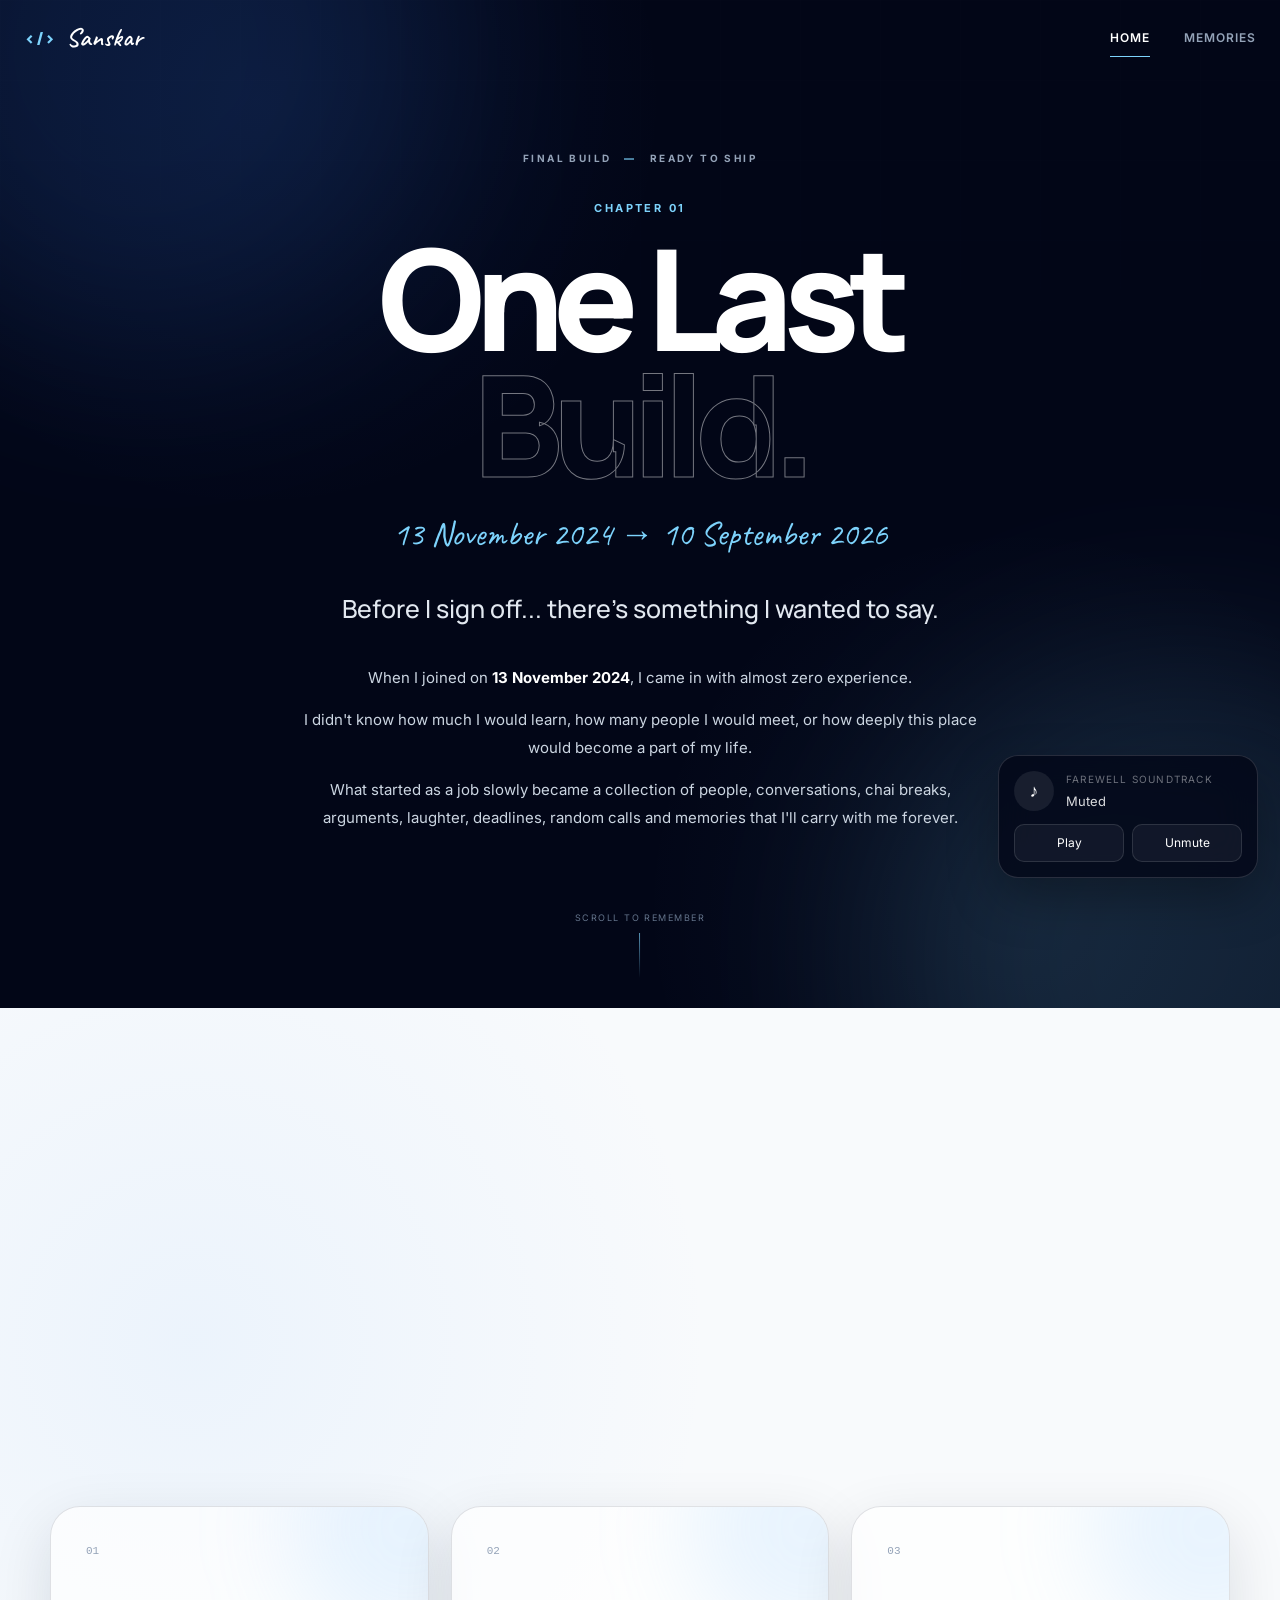
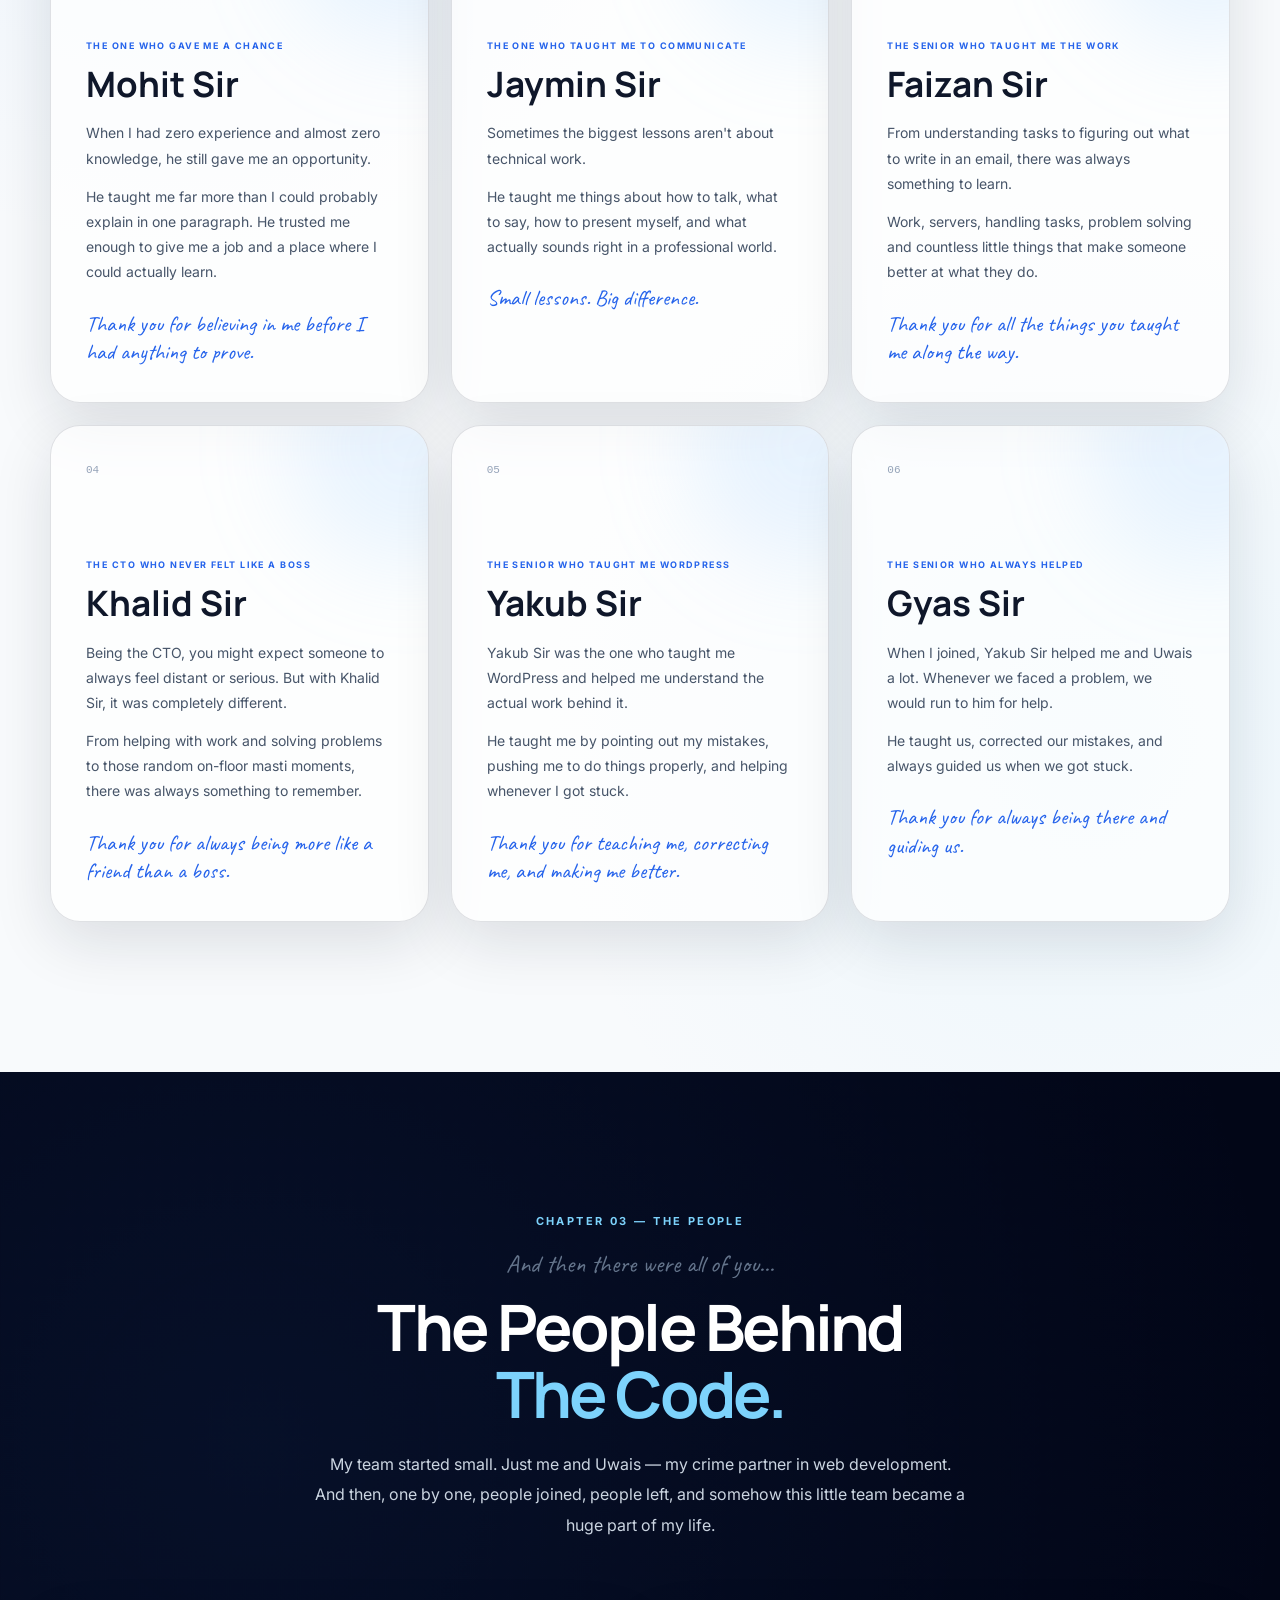
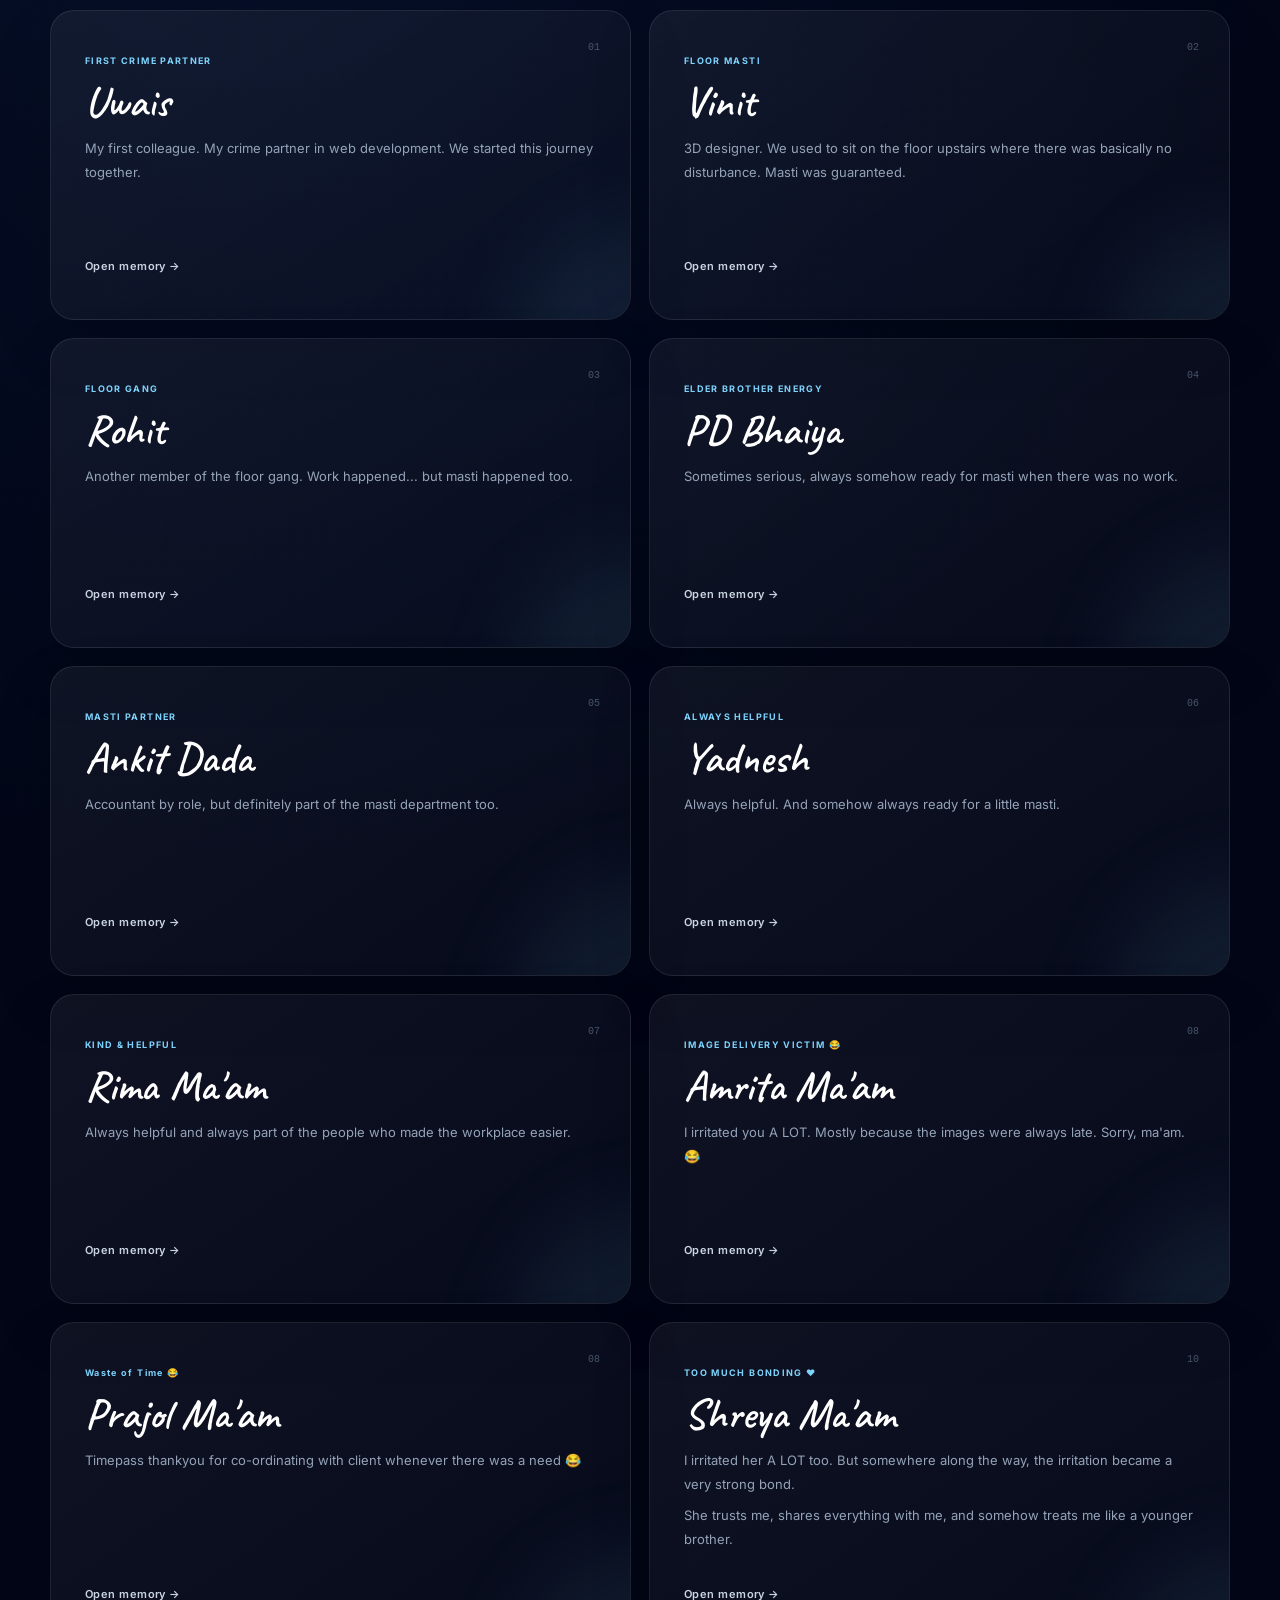
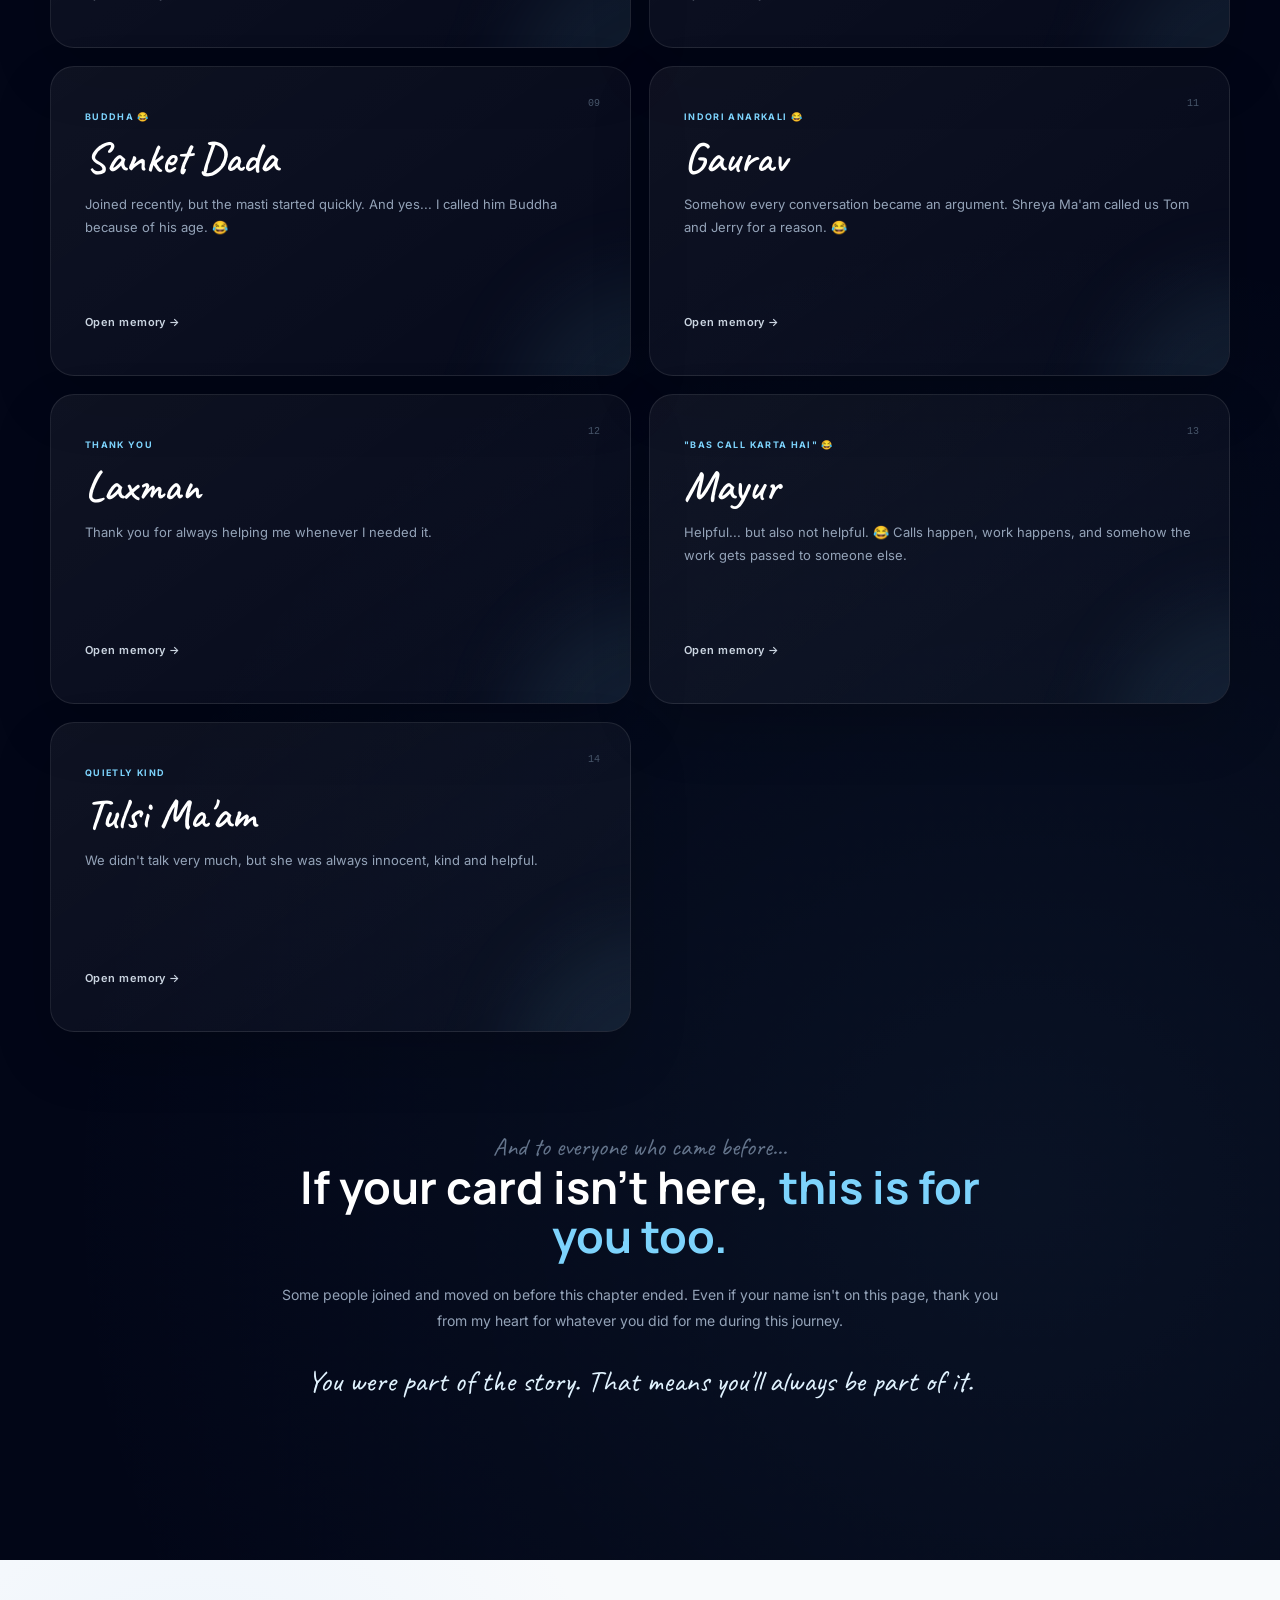
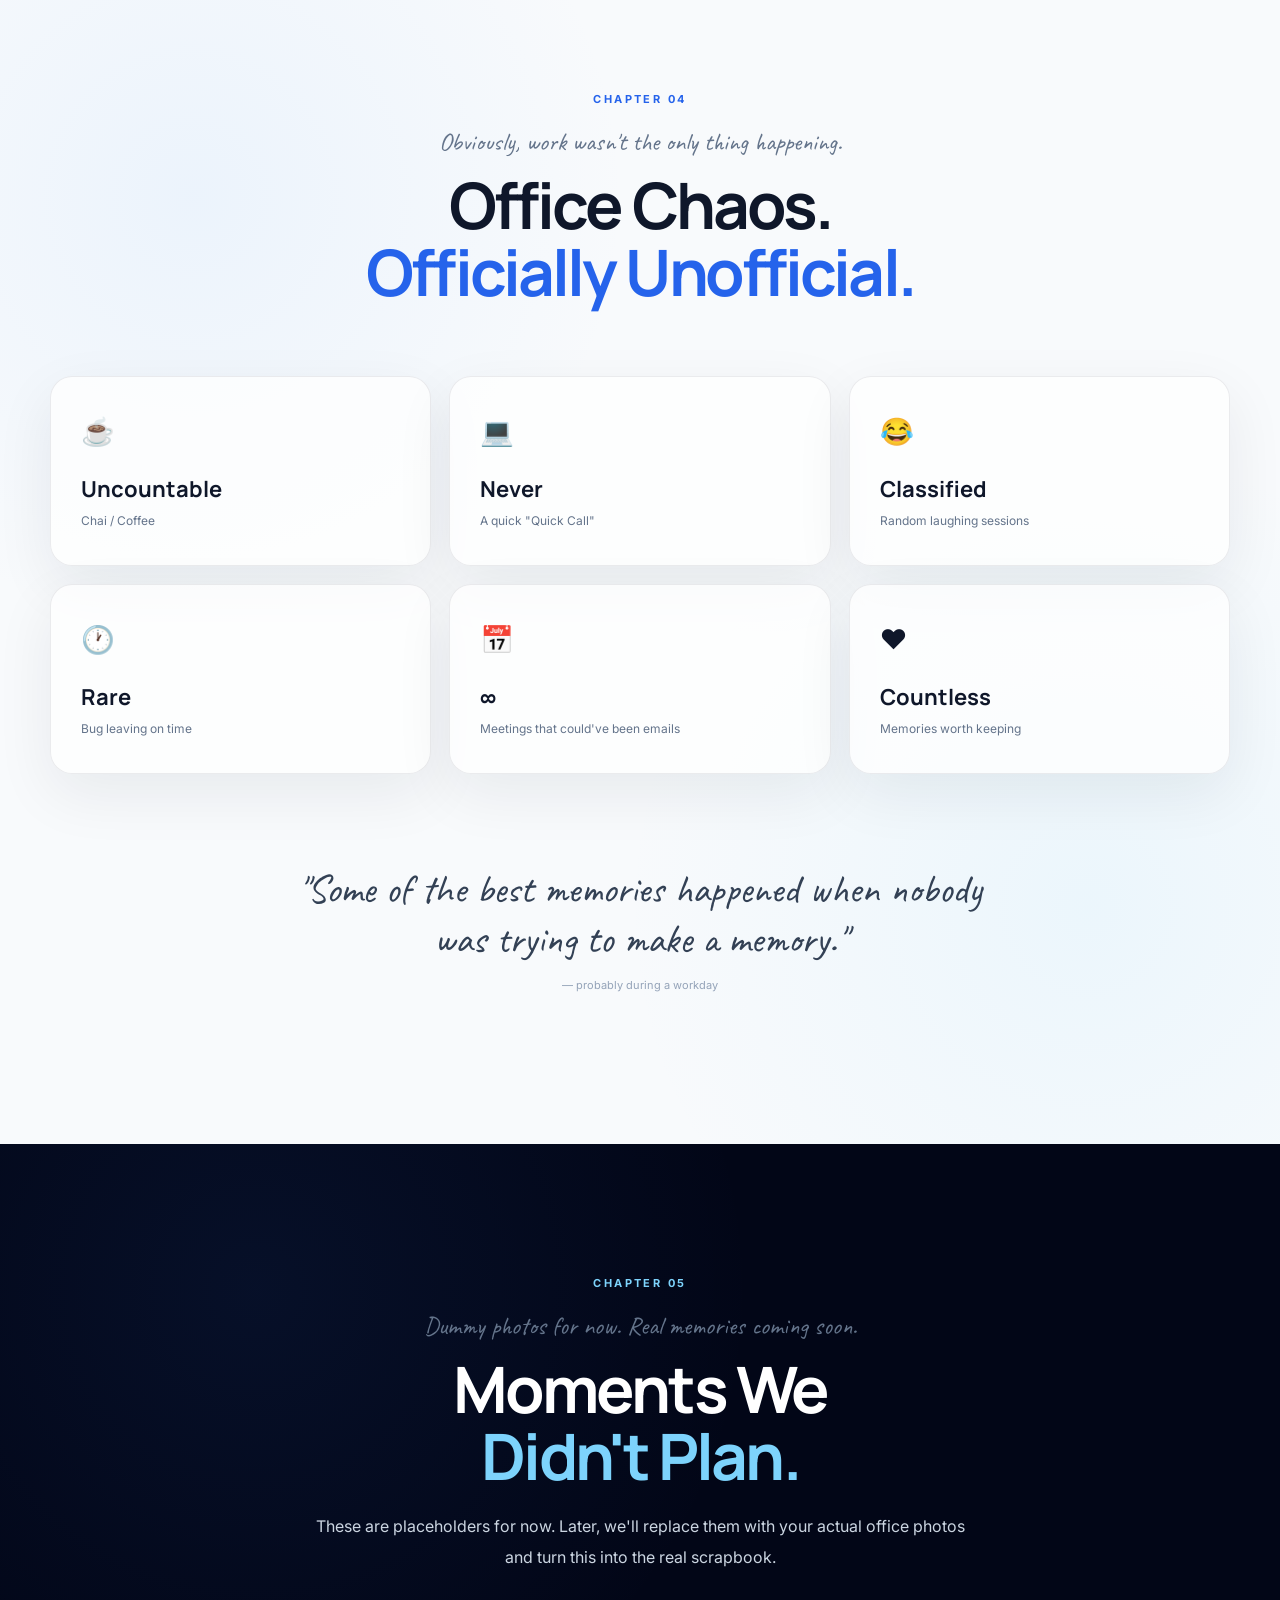
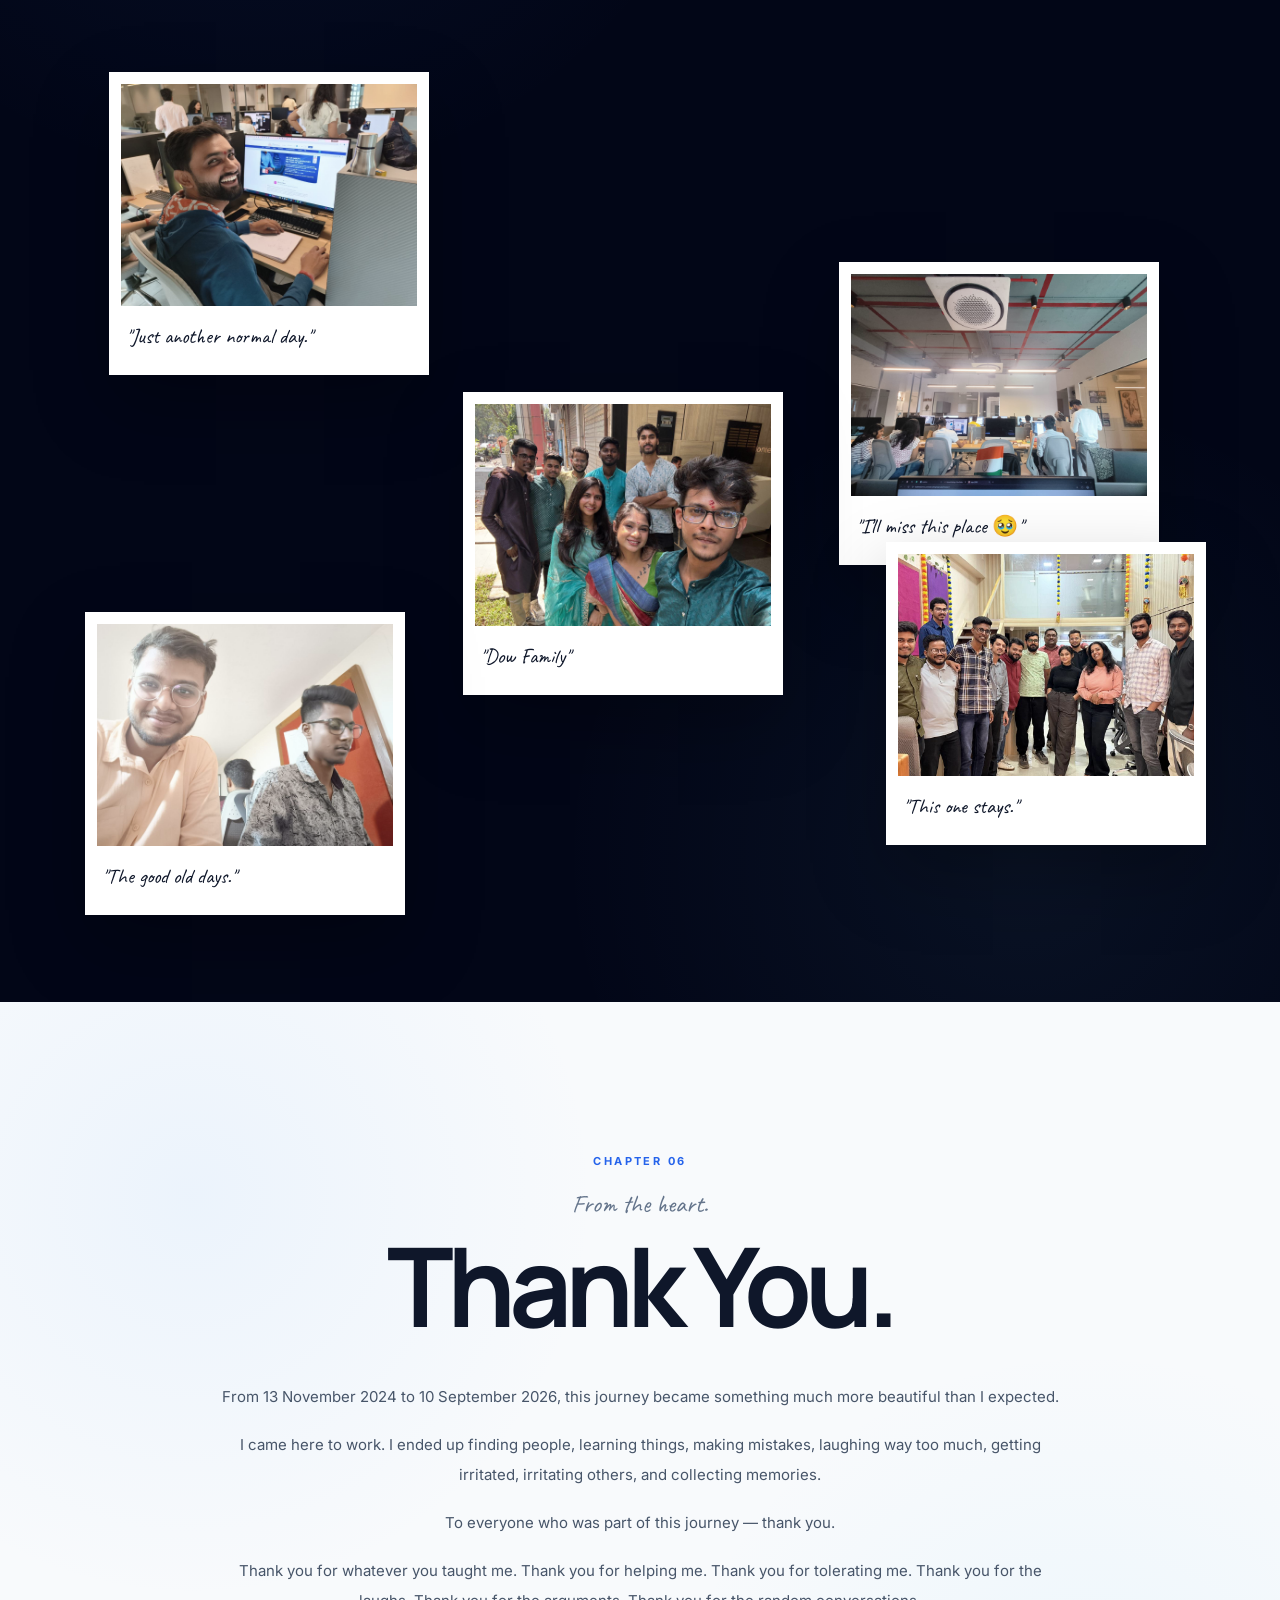
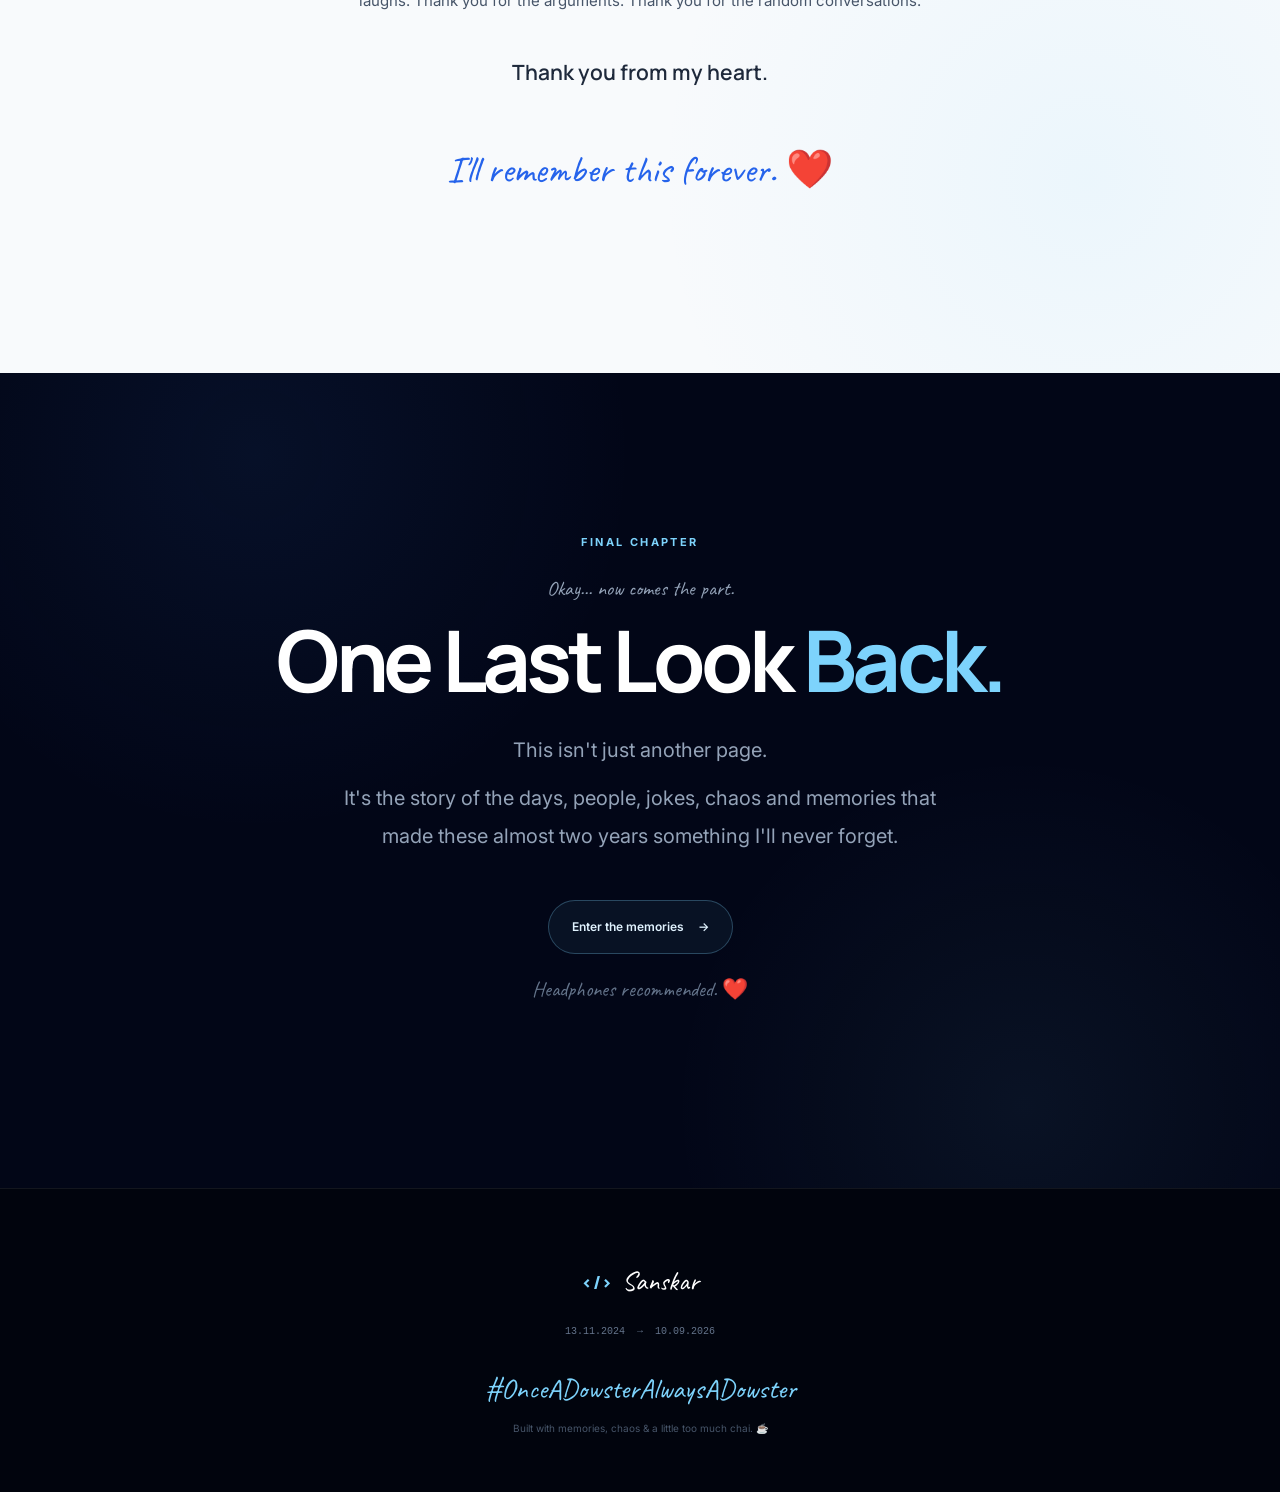
==== commit 5dff4f5d: "Update index.html" ====
--- a/index.html
+++ b/index.html
@@ -237,7 +237,7 @@
 
                 </div>
 
-                <div class="hero-actions reveal">
+                <div class="hero-actions reveal" style="display: none;">
 
                     <a
                         href="#people"
@@ -1815,4 +1815,4 @@
     <script src="js/main.js"></script>
 
 </body>
-</html>+</html>
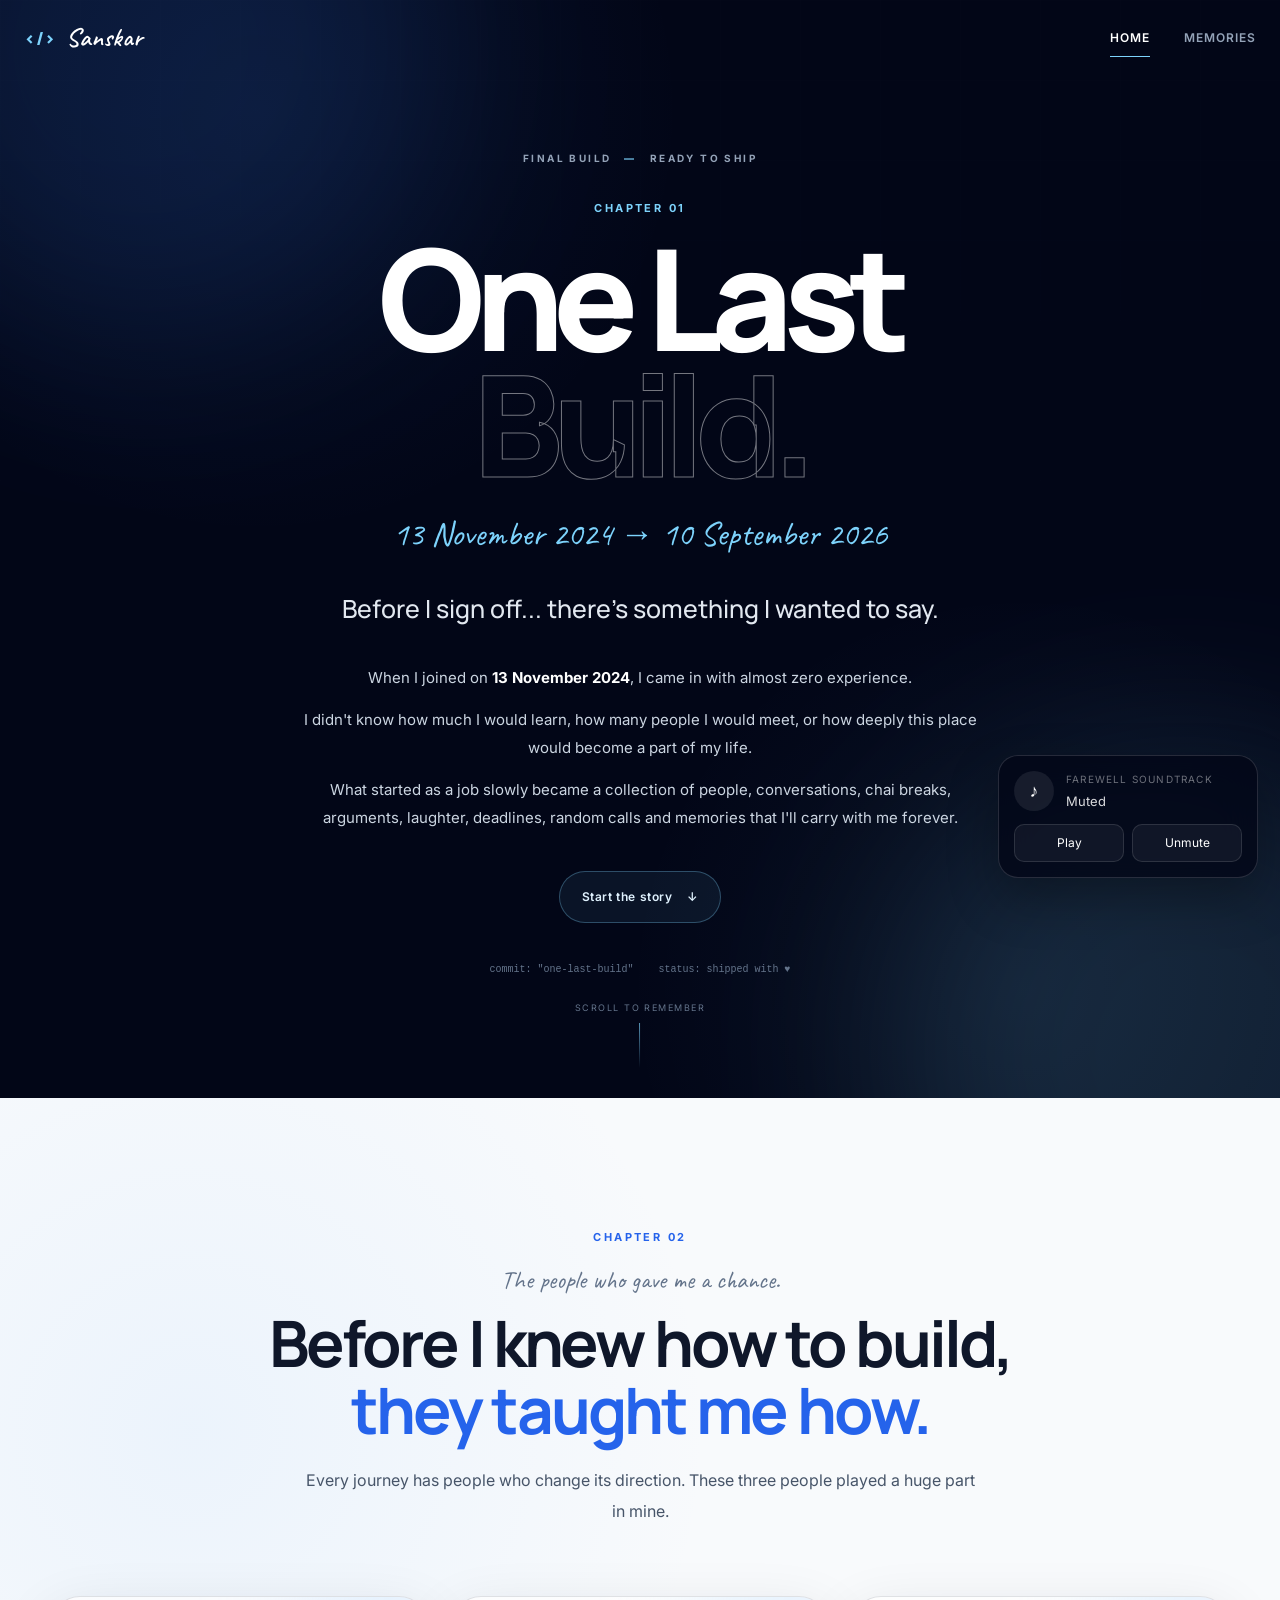
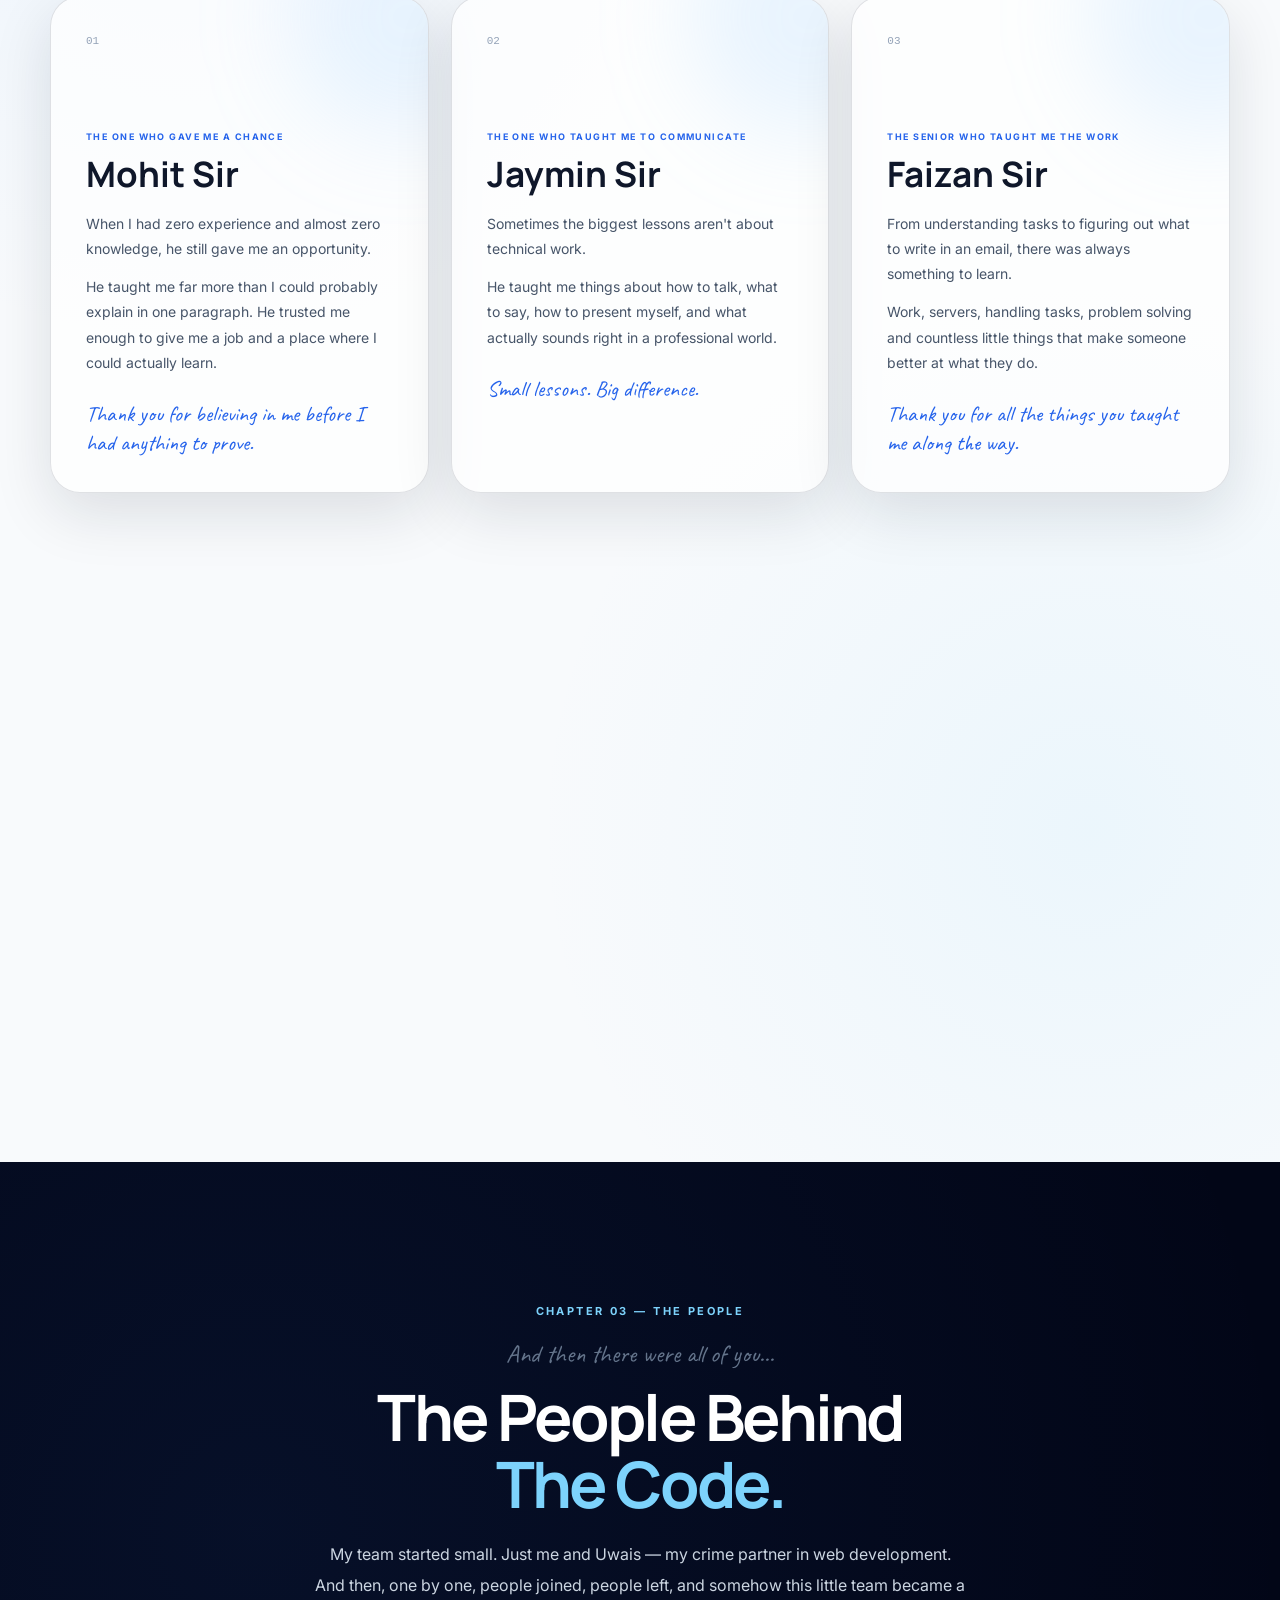
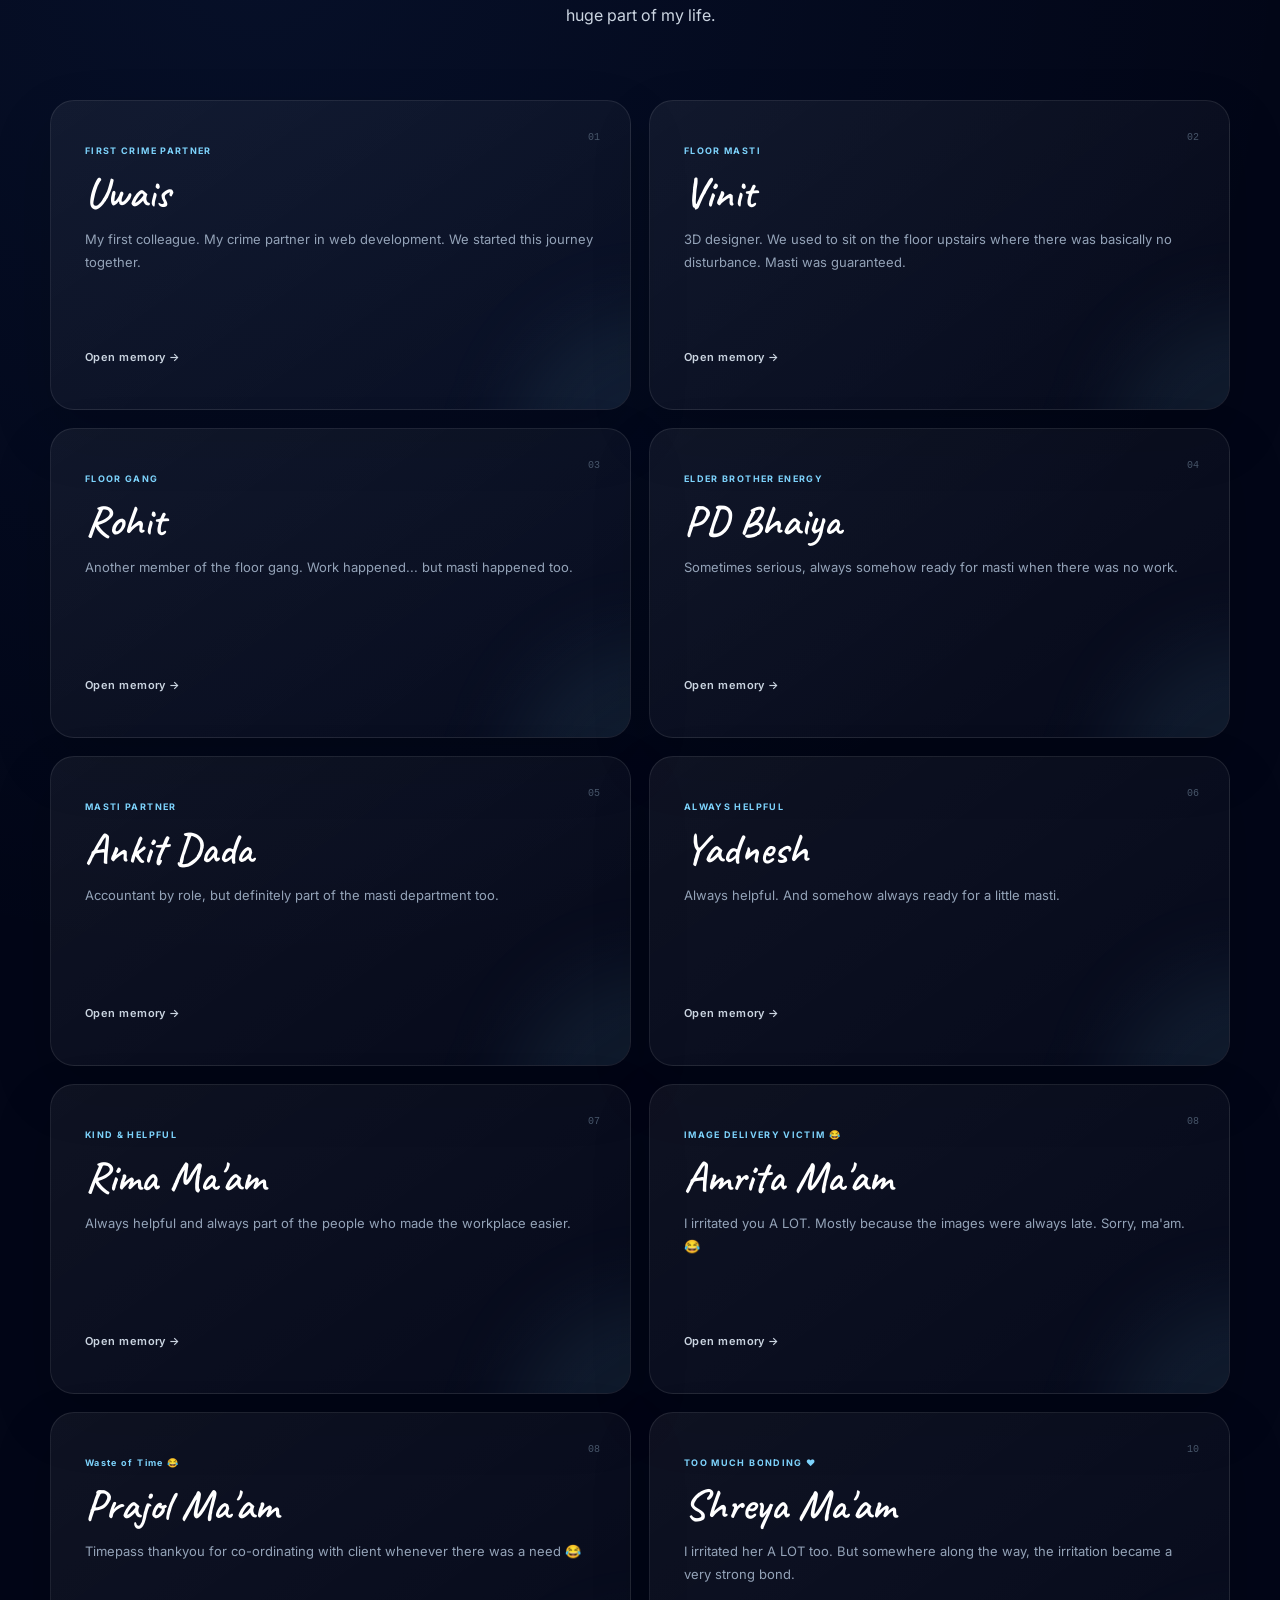
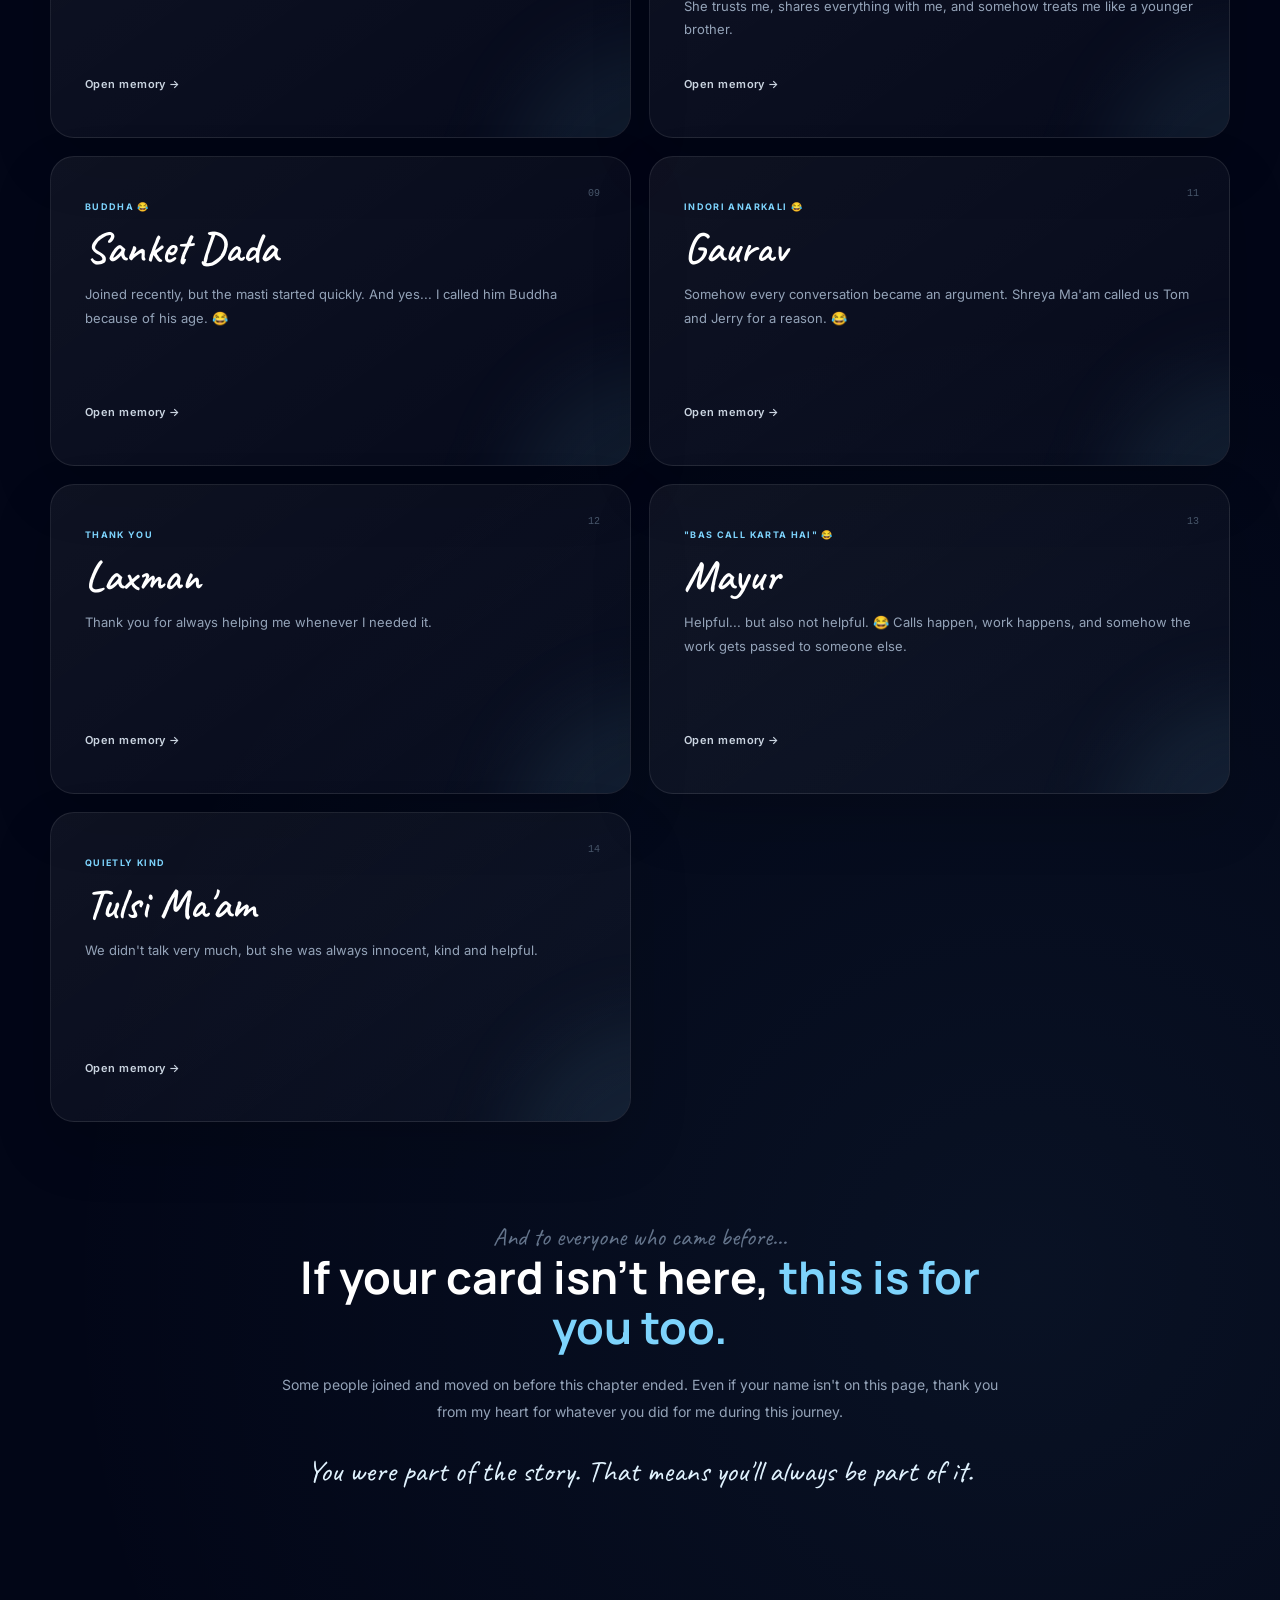
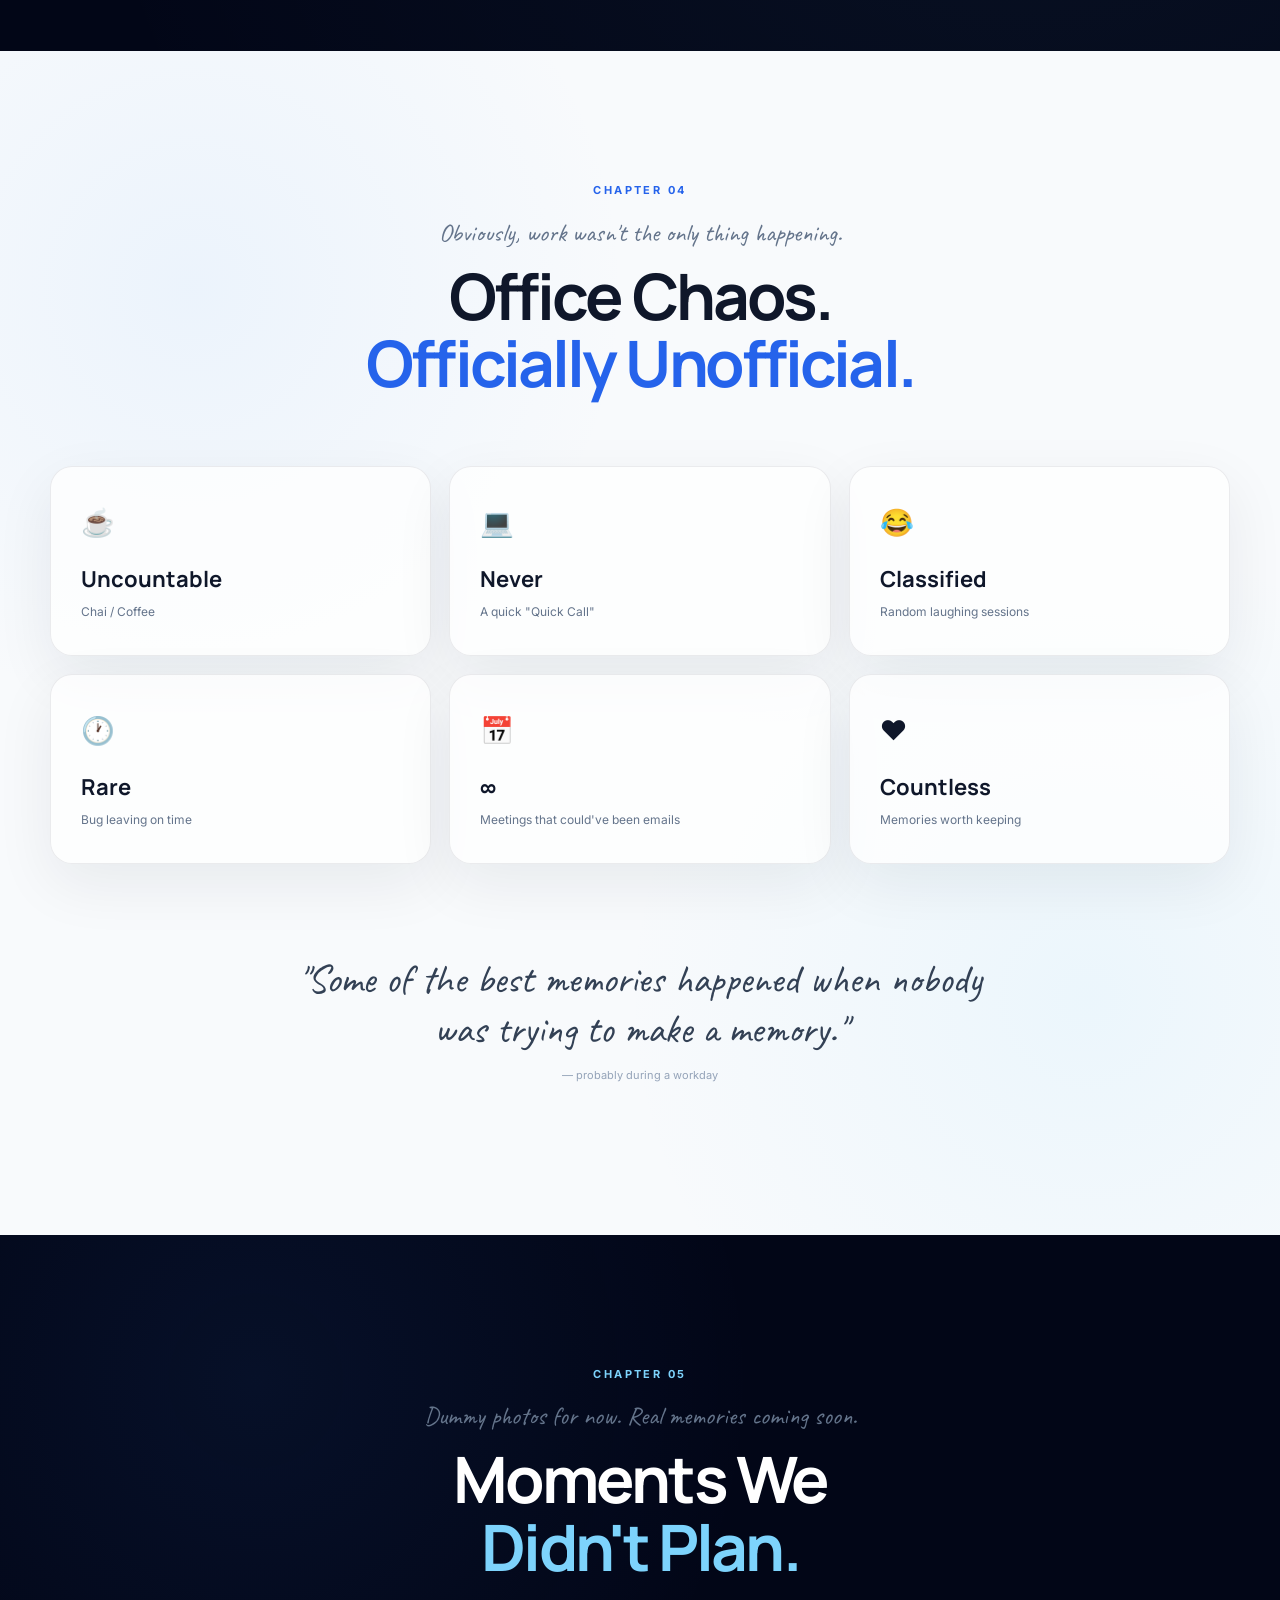
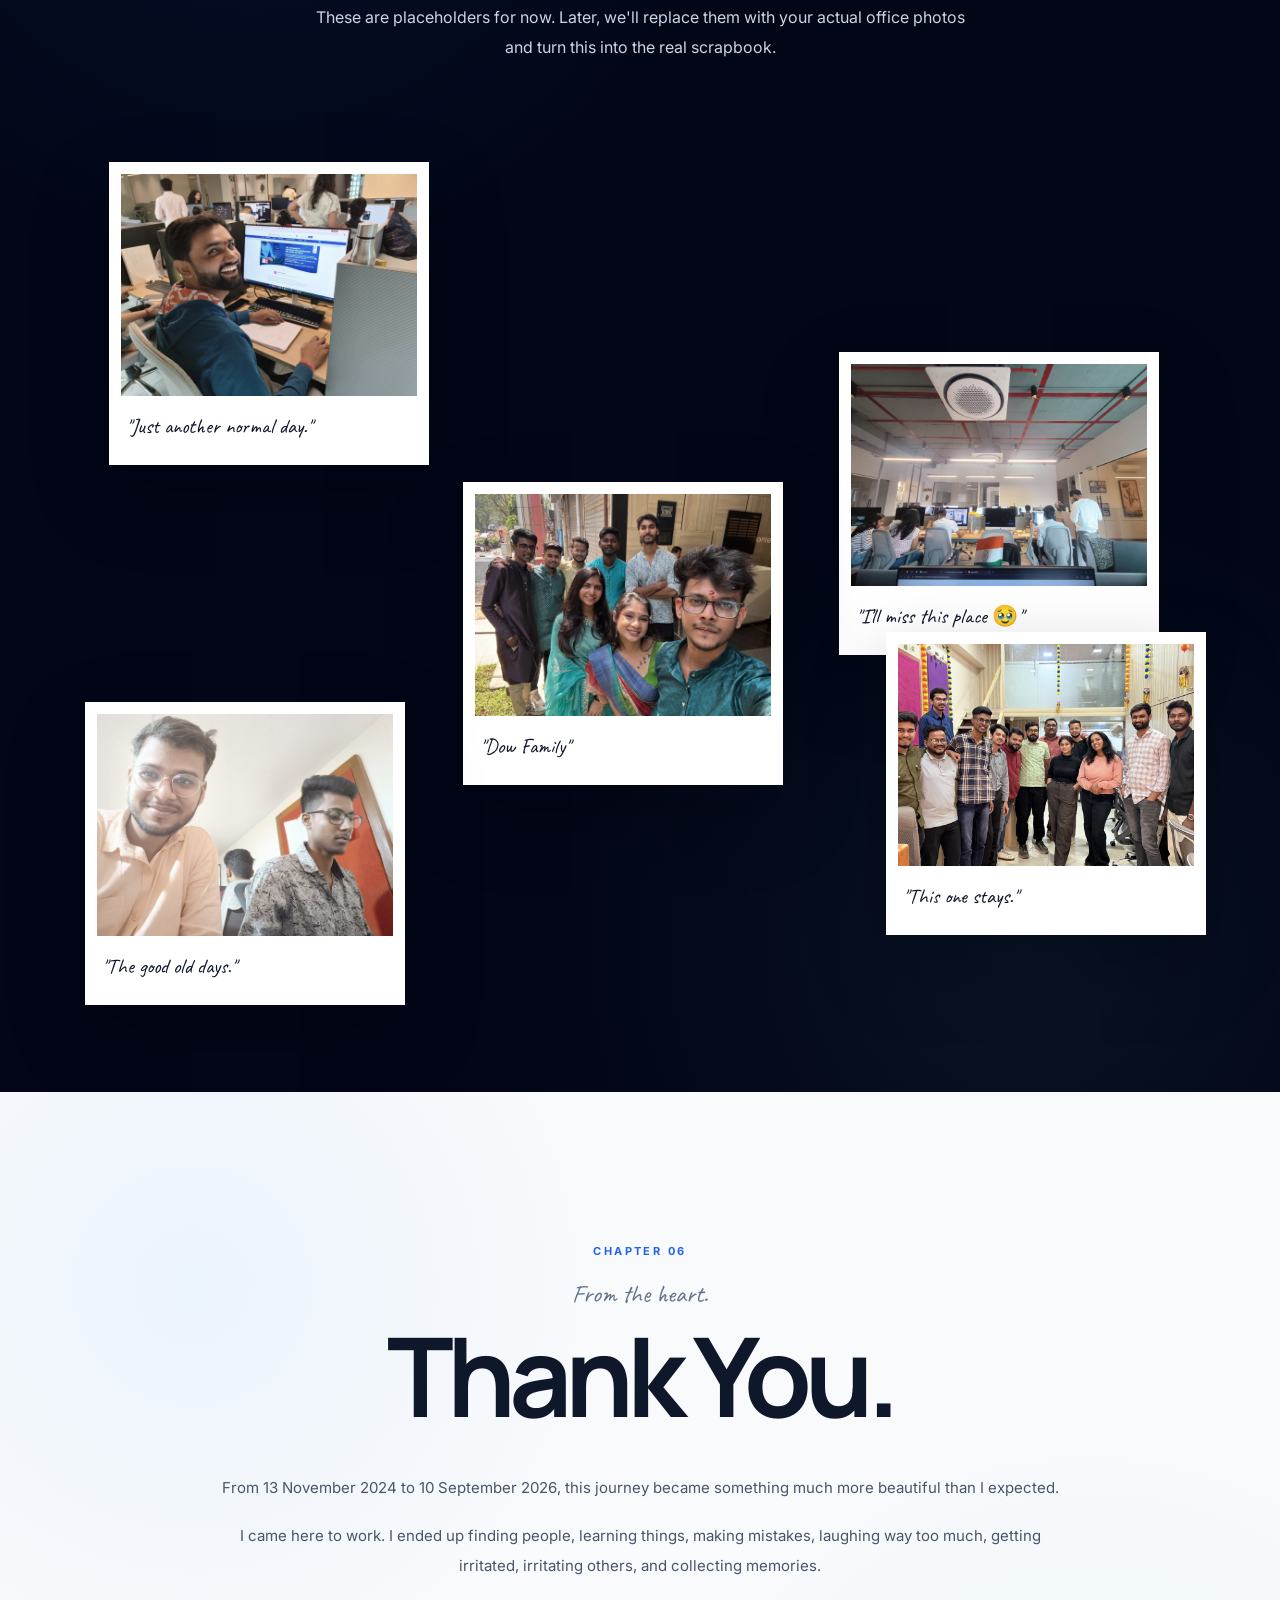
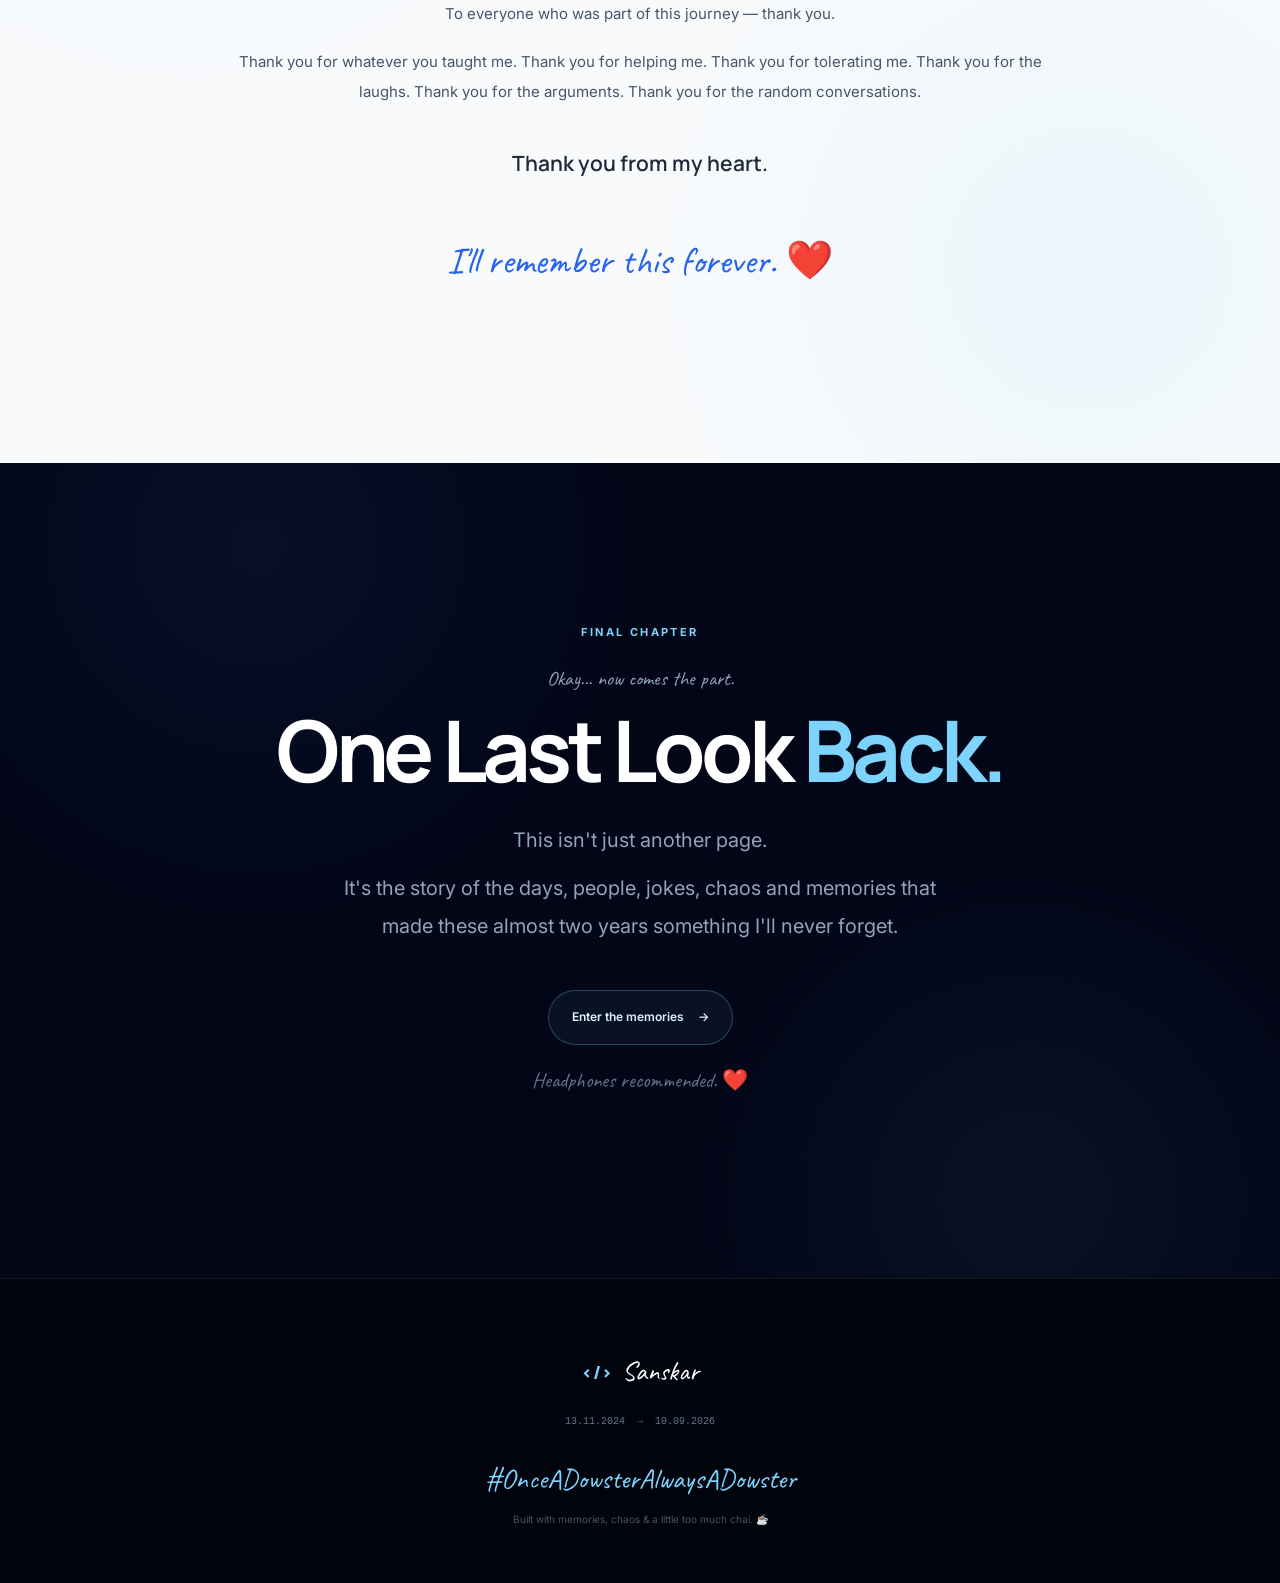
==== commit 7f83ad60: "Update index.html" ====
--- a/index.html
+++ b/index.html
@@ -237,7 +237,7 @@
 
                 </div>
 
-                <div class="hero-actions reveal" style="display: none;">
+                <div class="hero-actions reveal" >
 
                     <a
                         href="#people"
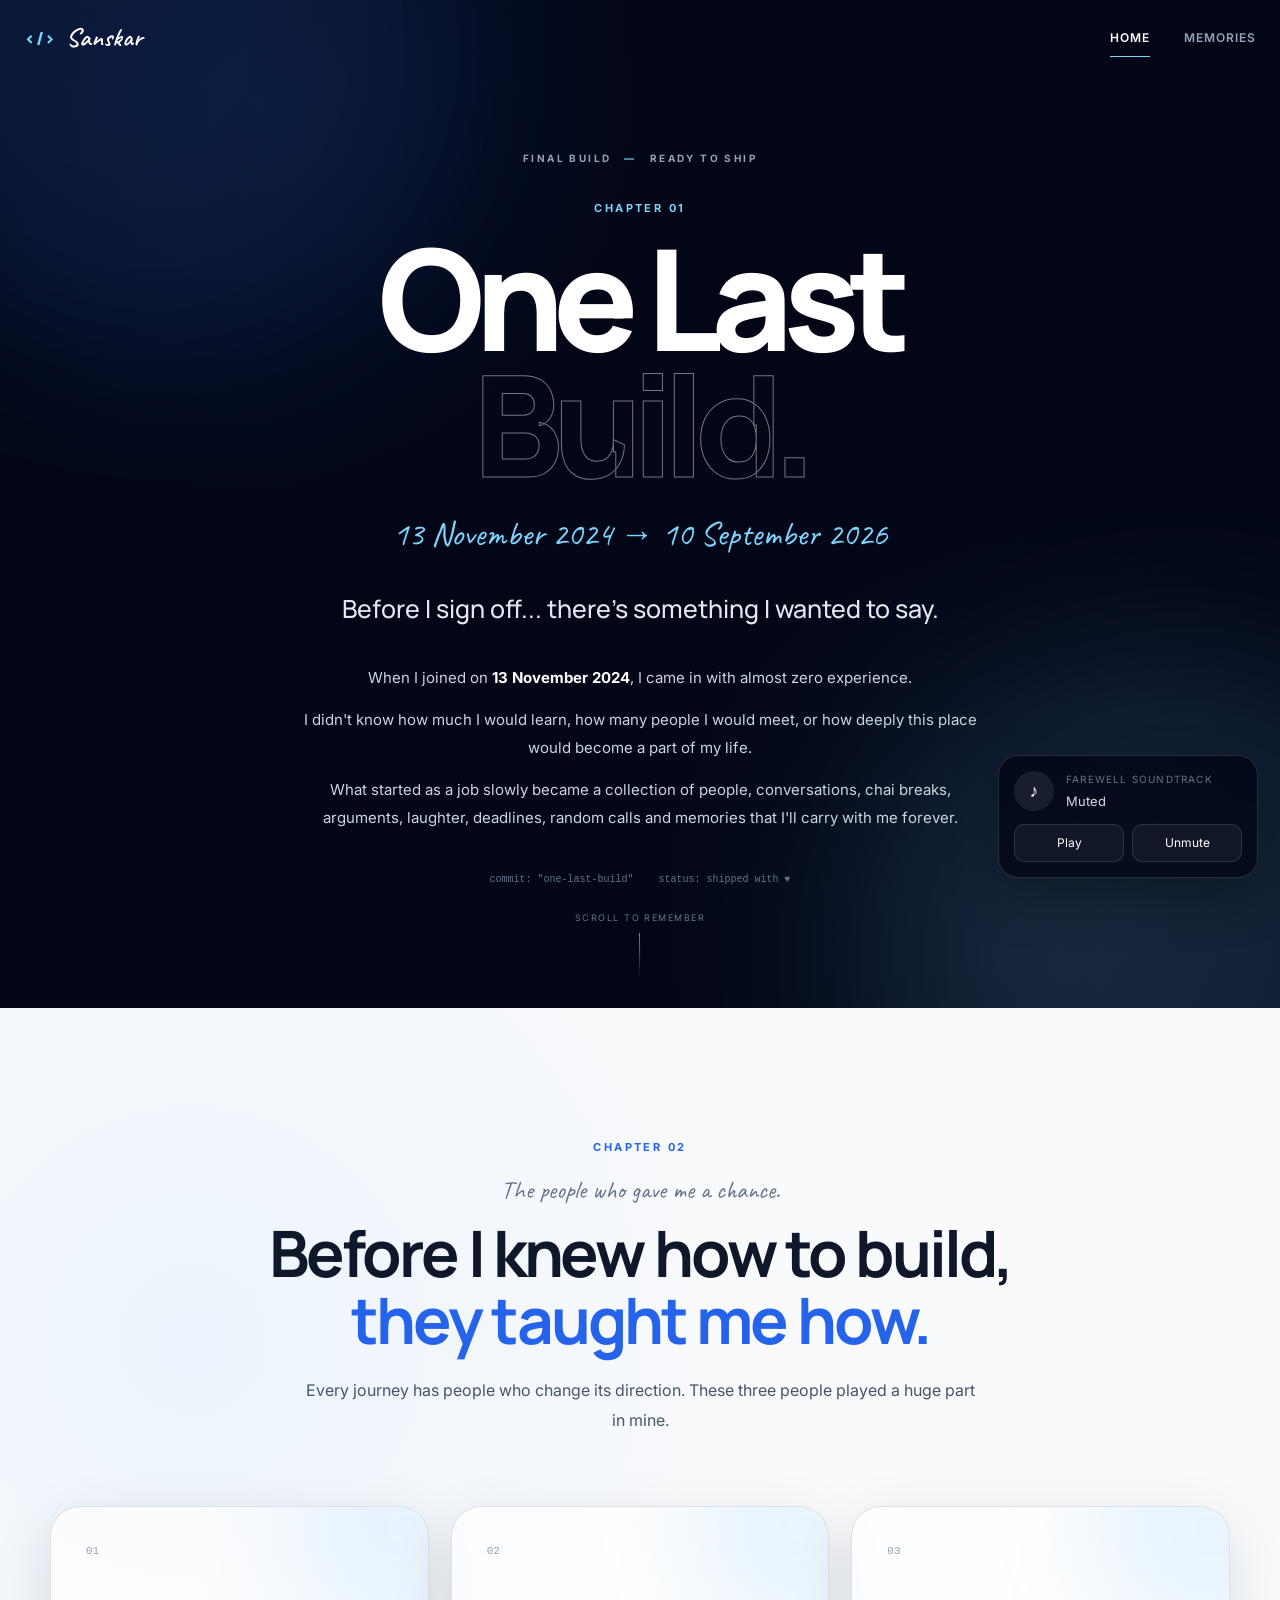
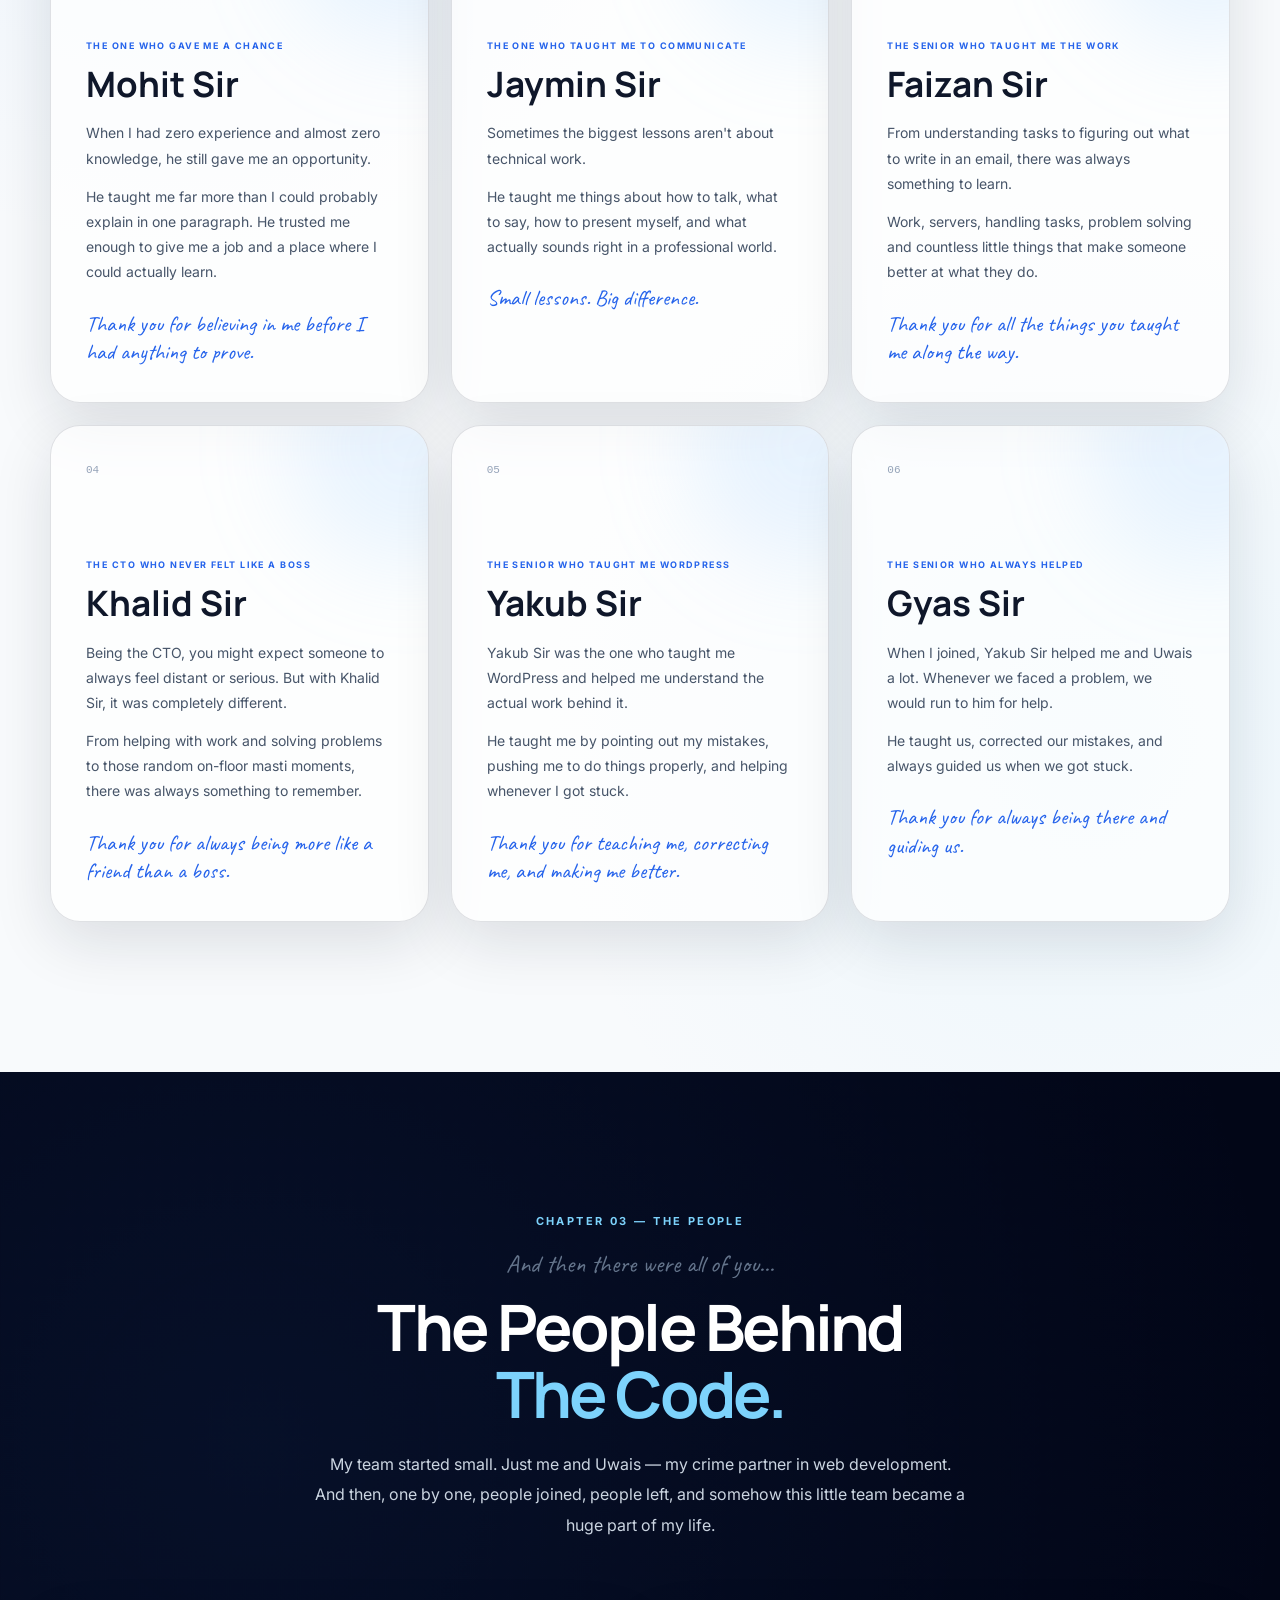
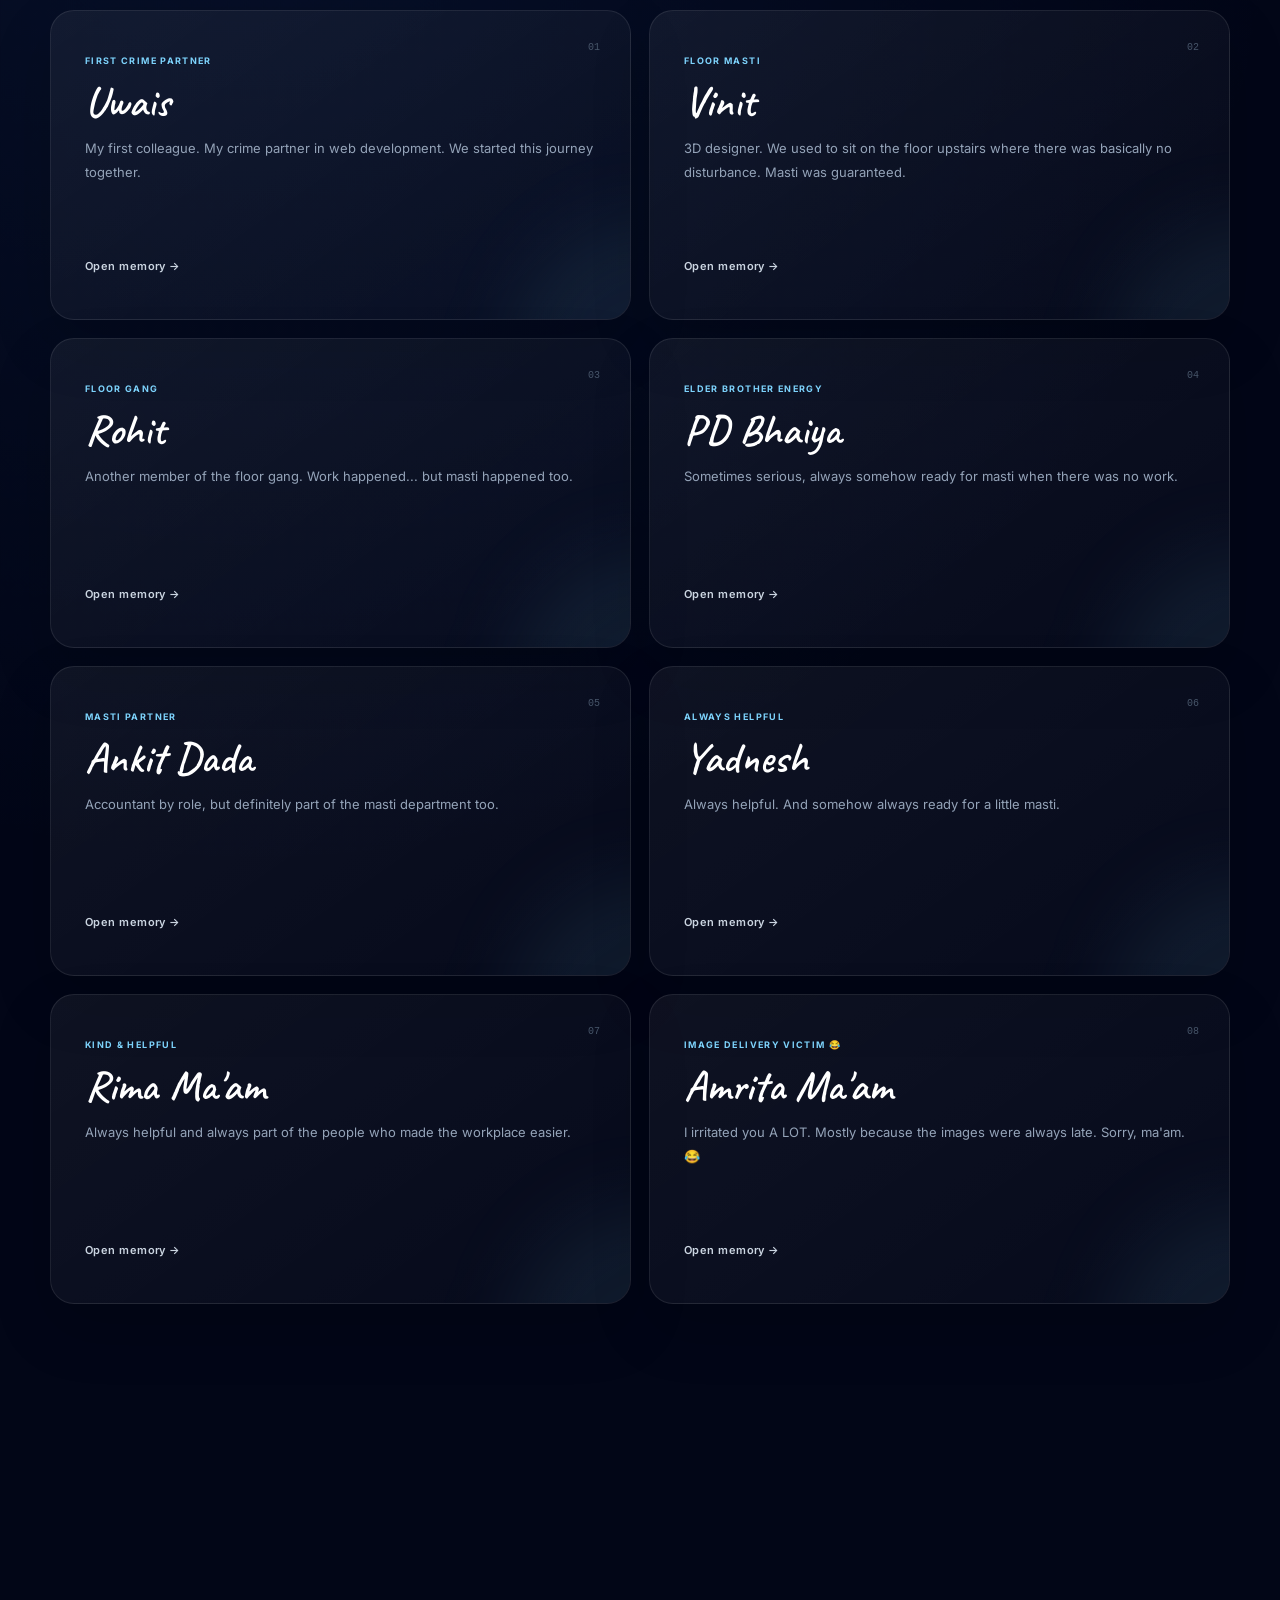
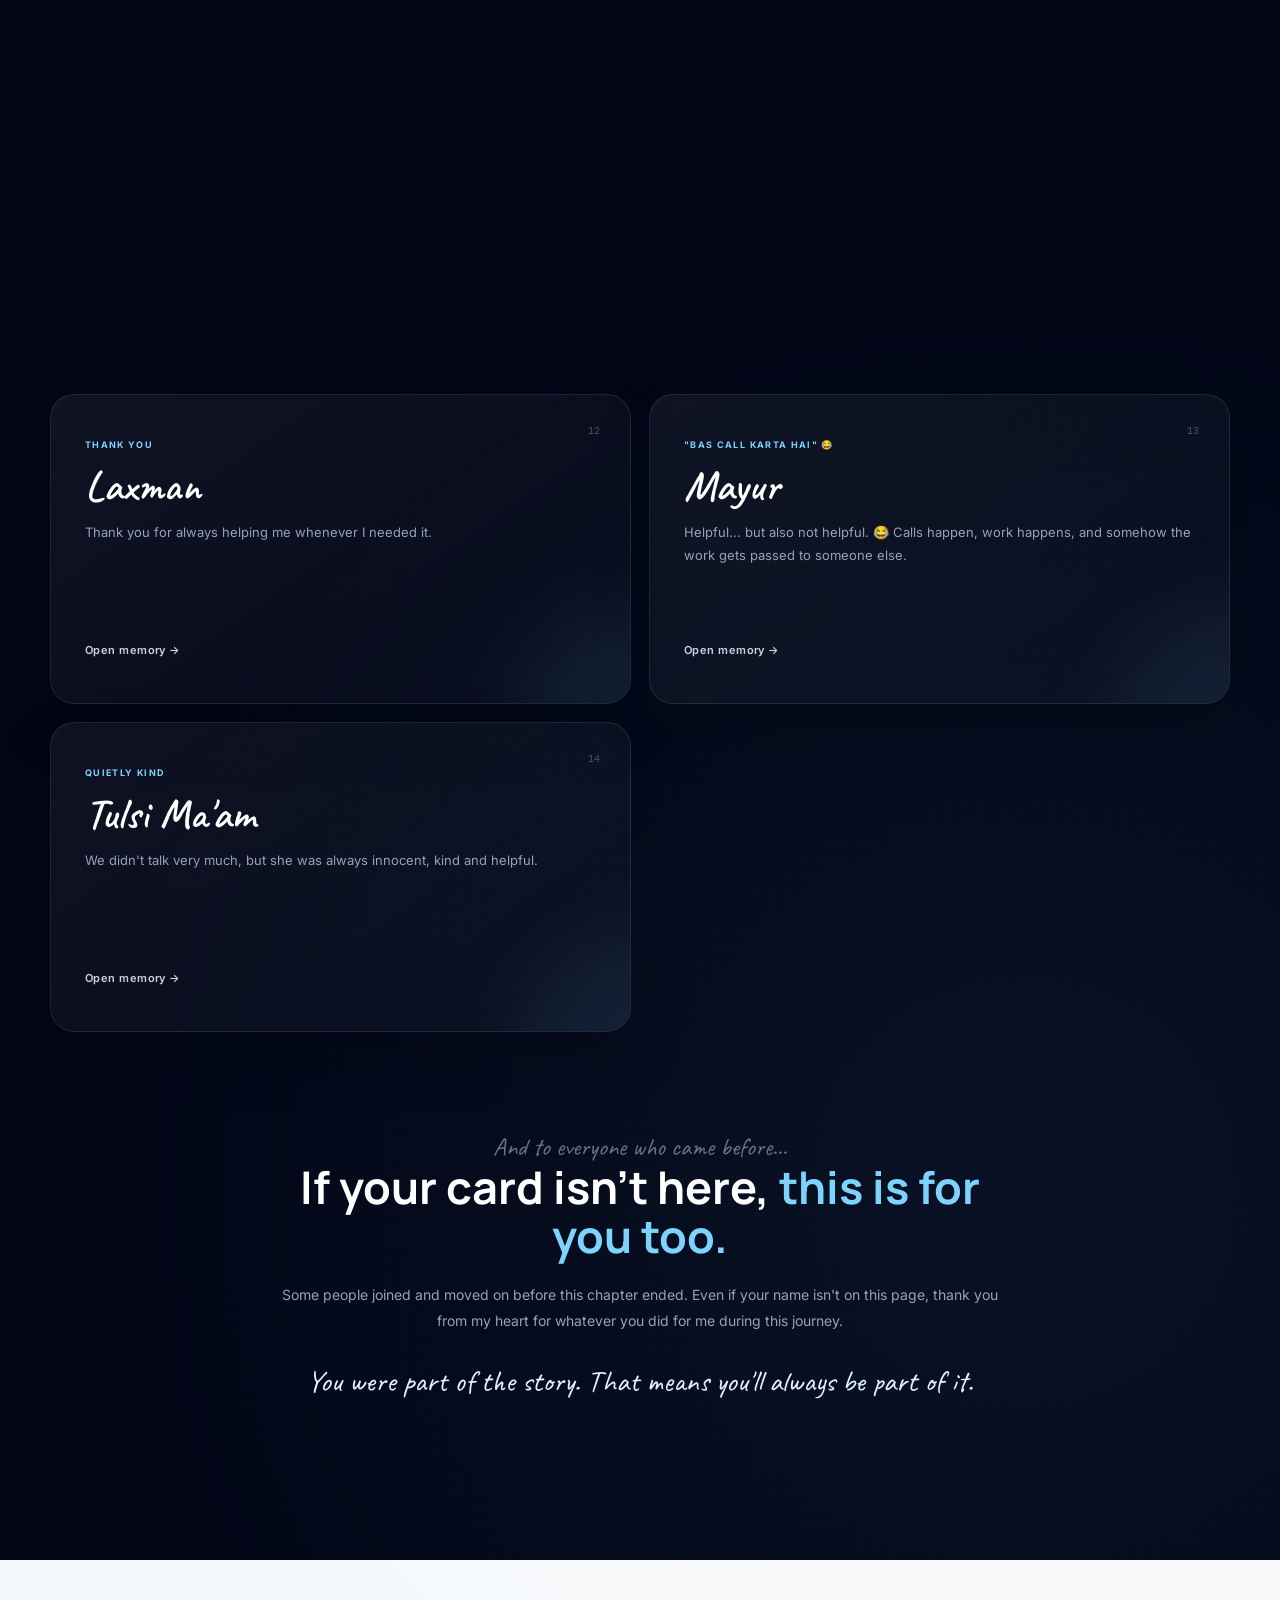
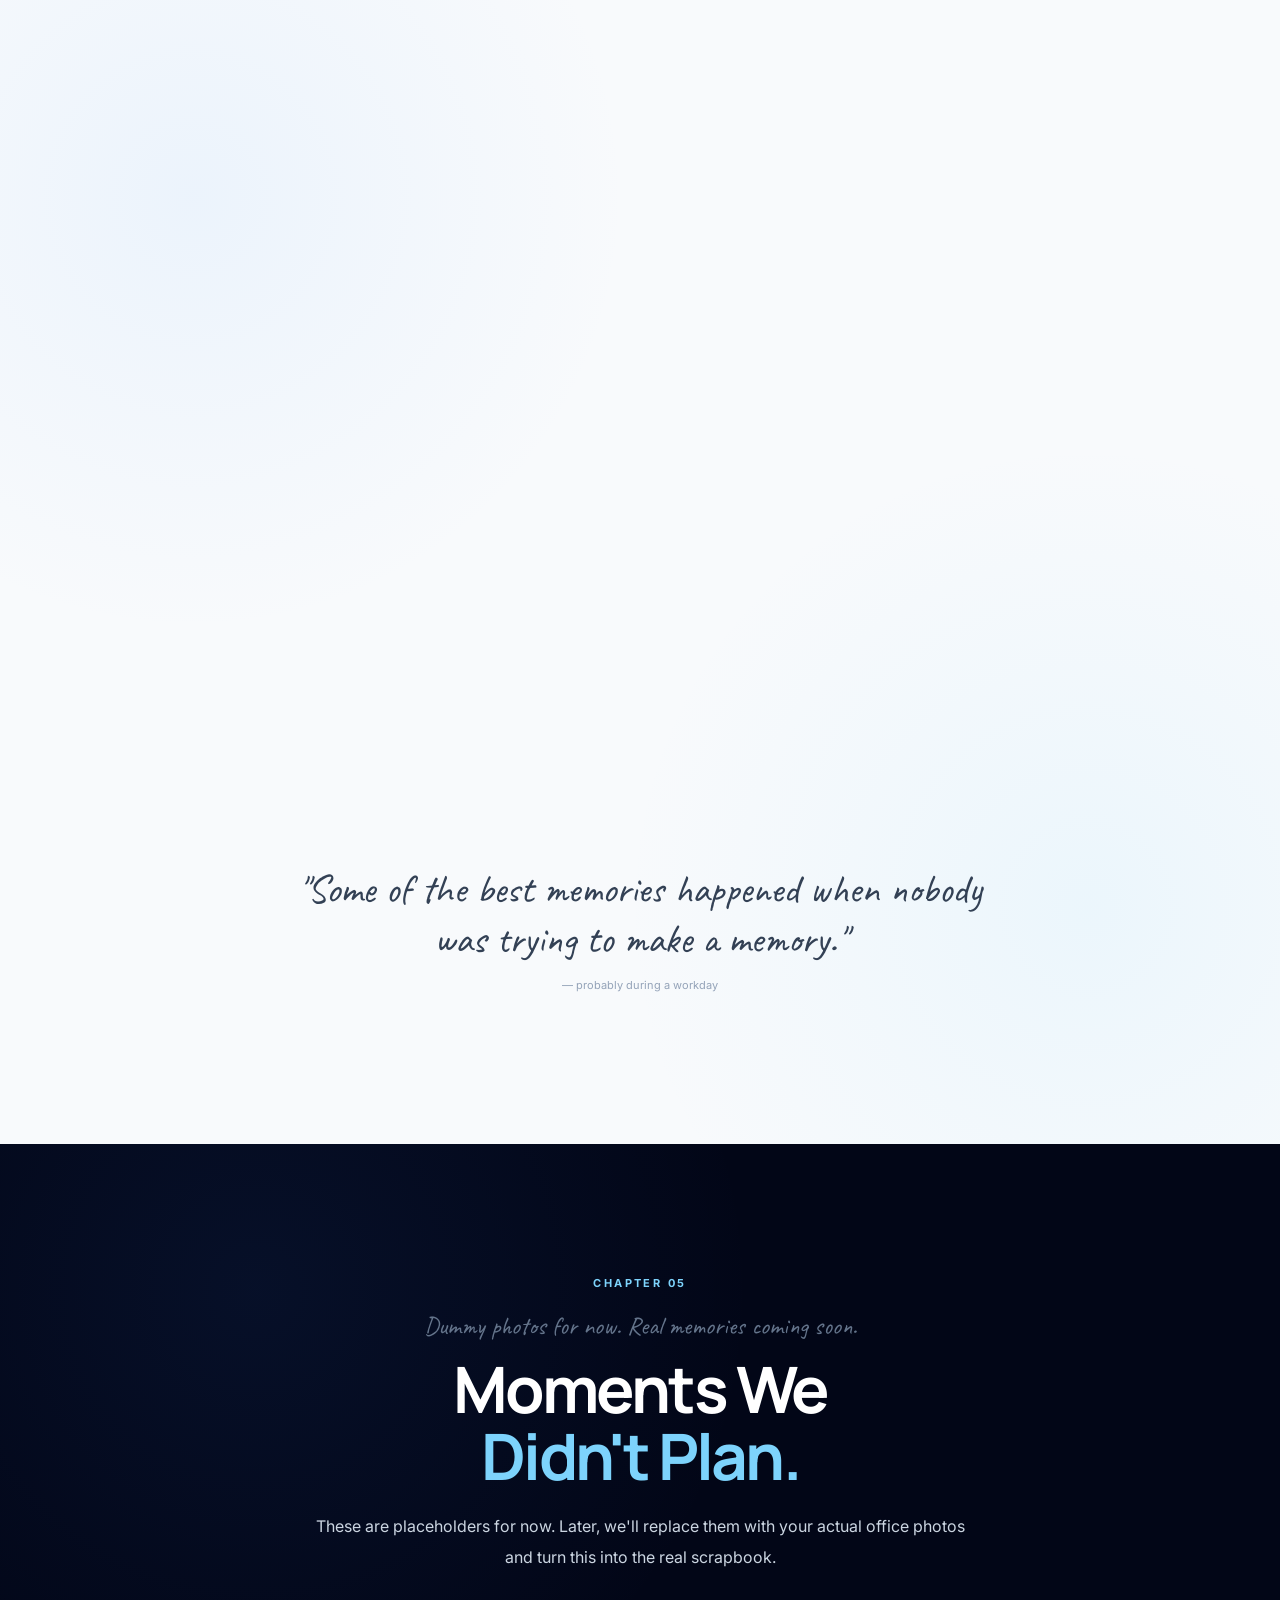
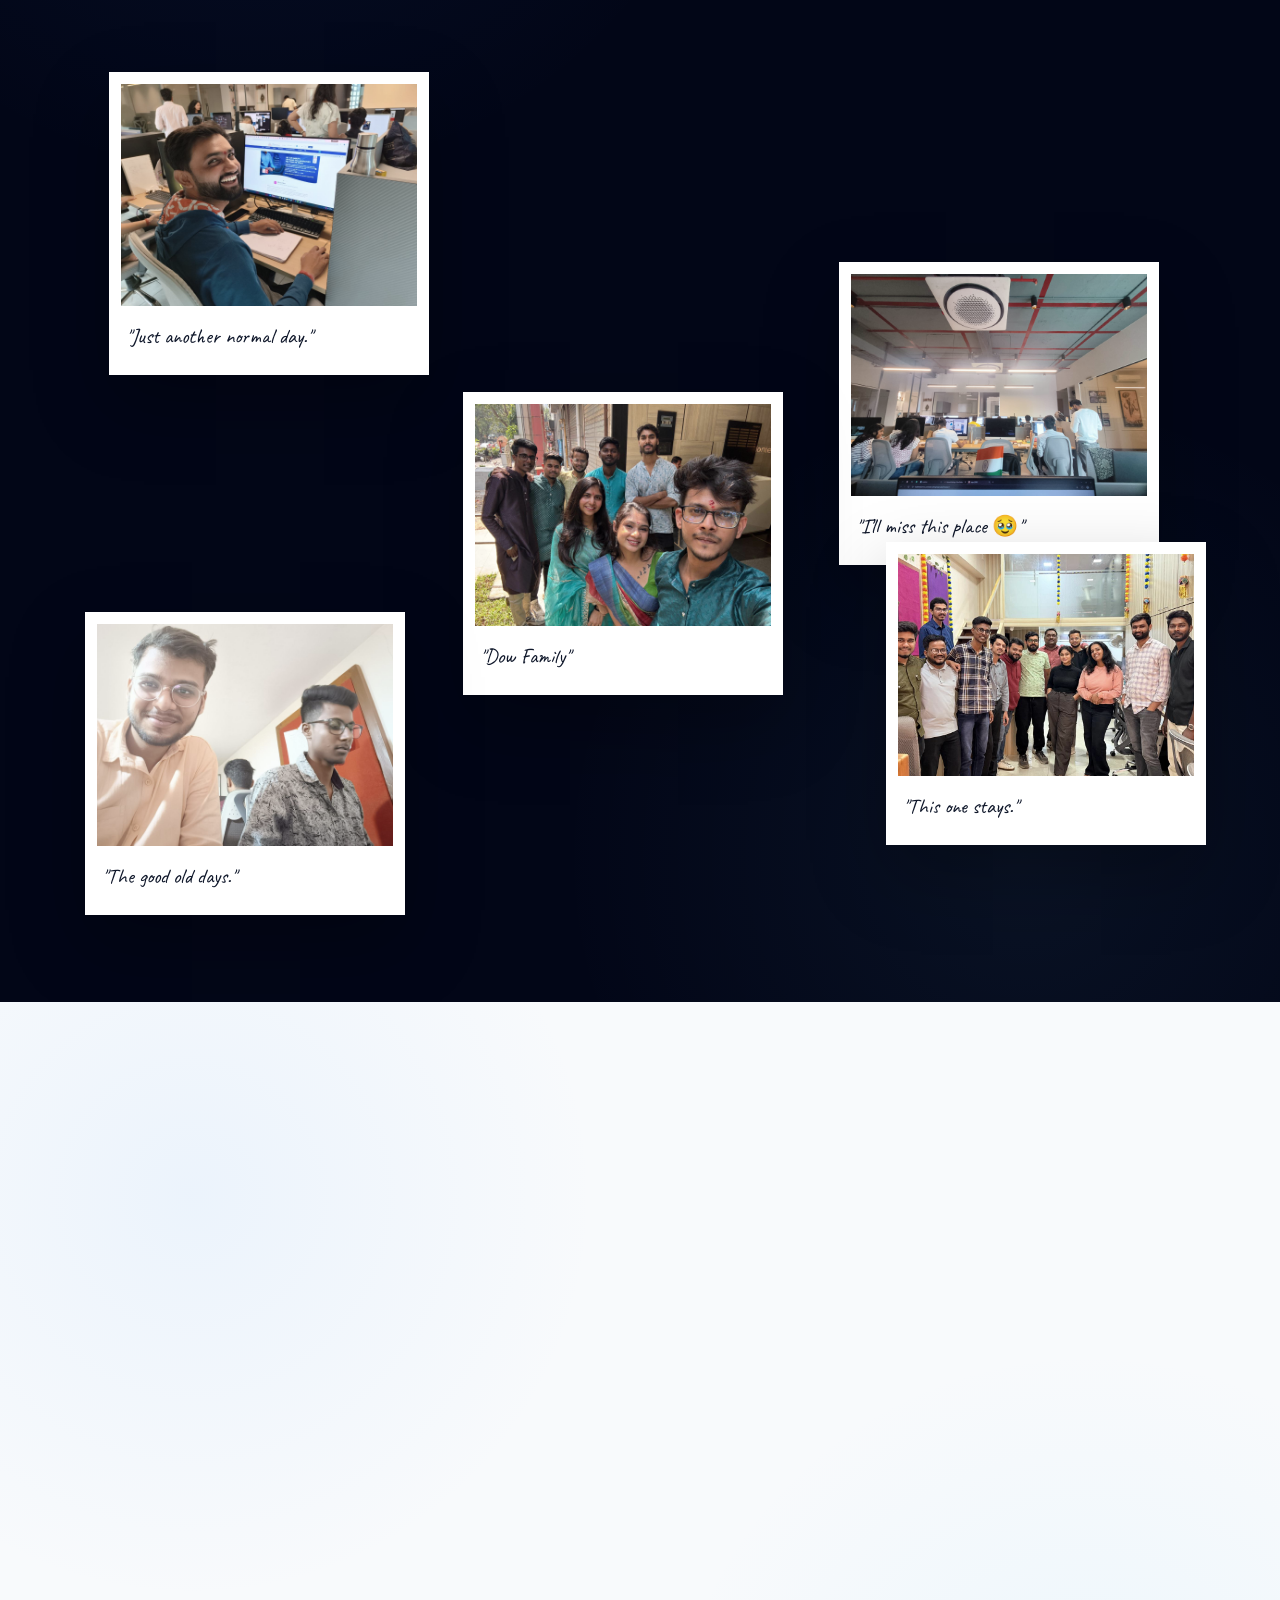
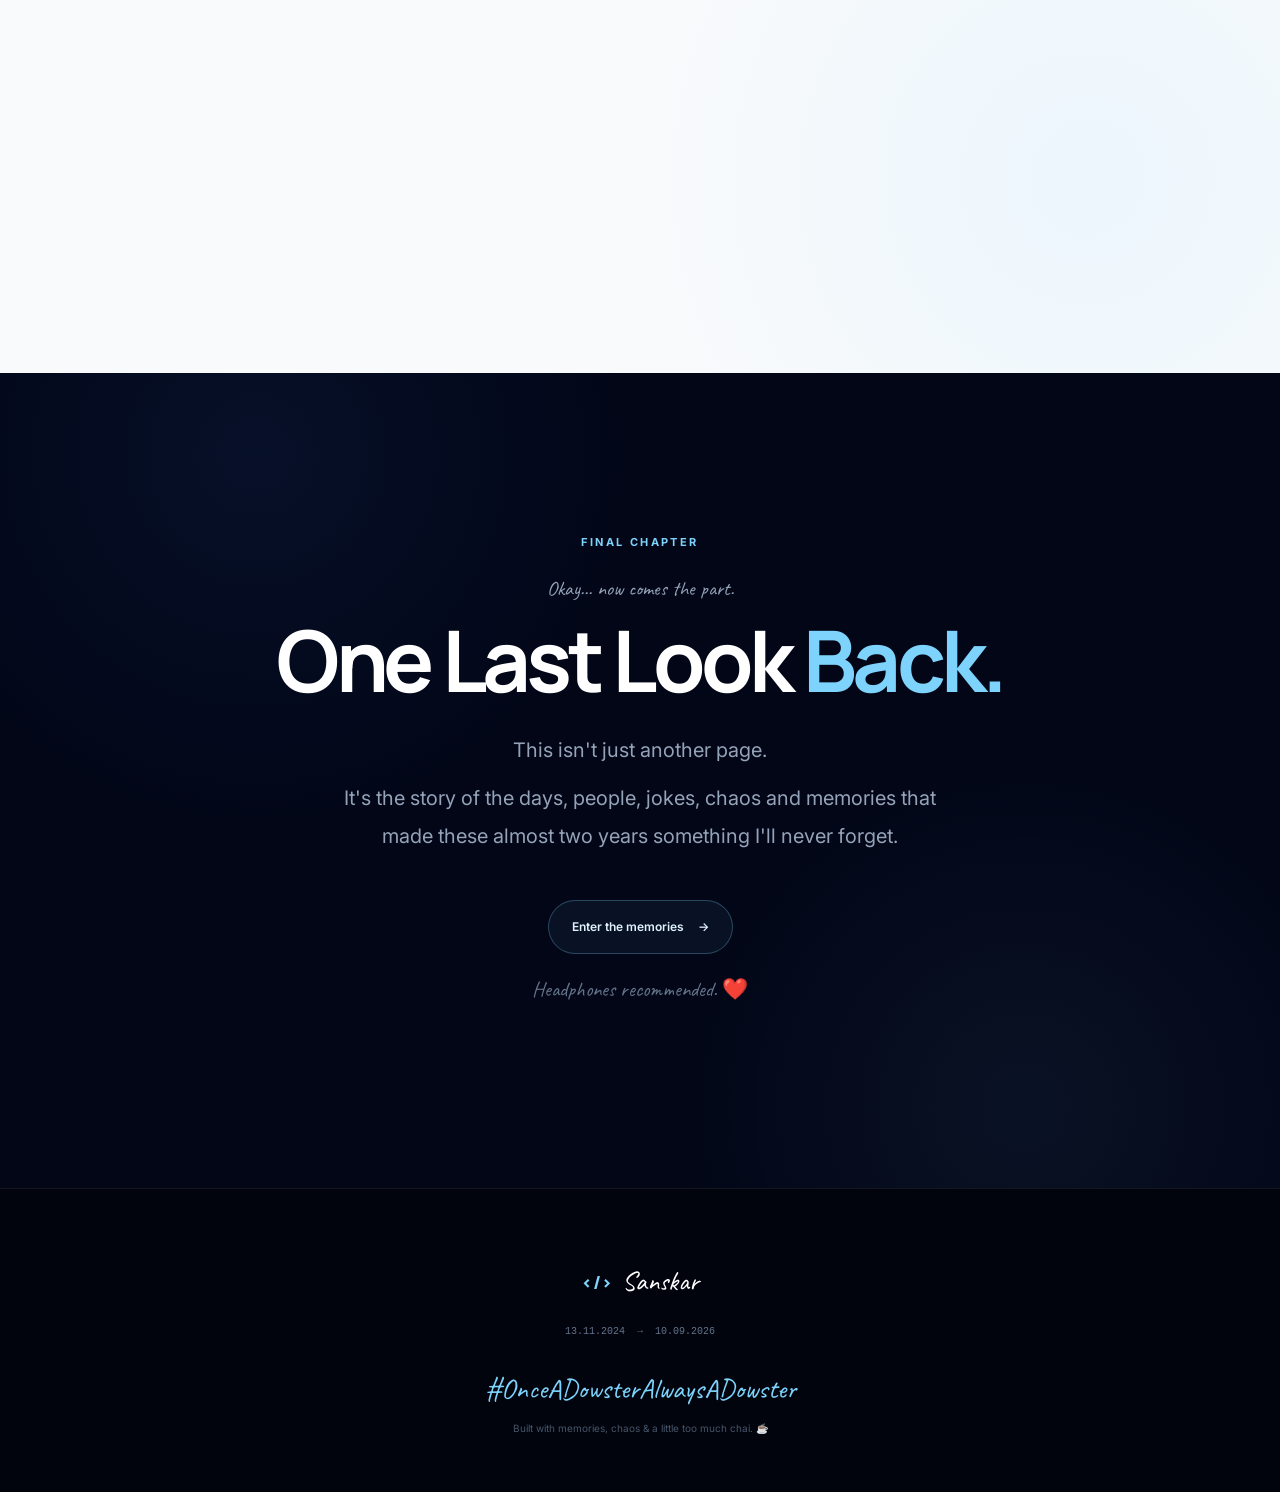
==== commit 21d79143: "Update index.html" ====
--- a/index.html
+++ b/index.html
@@ -237,17 +237,6 @@
 
                 </div>
 
-                <div class="hero-actions reveal" >
-
-                    <a
-                        href="#people"
-                        class="primary-button"
-                    >
-                        Start the story
-                        <span>↓</span>
-                    </a>
-
-                </div>
 
                 <div class="developer-signature reveal">
 
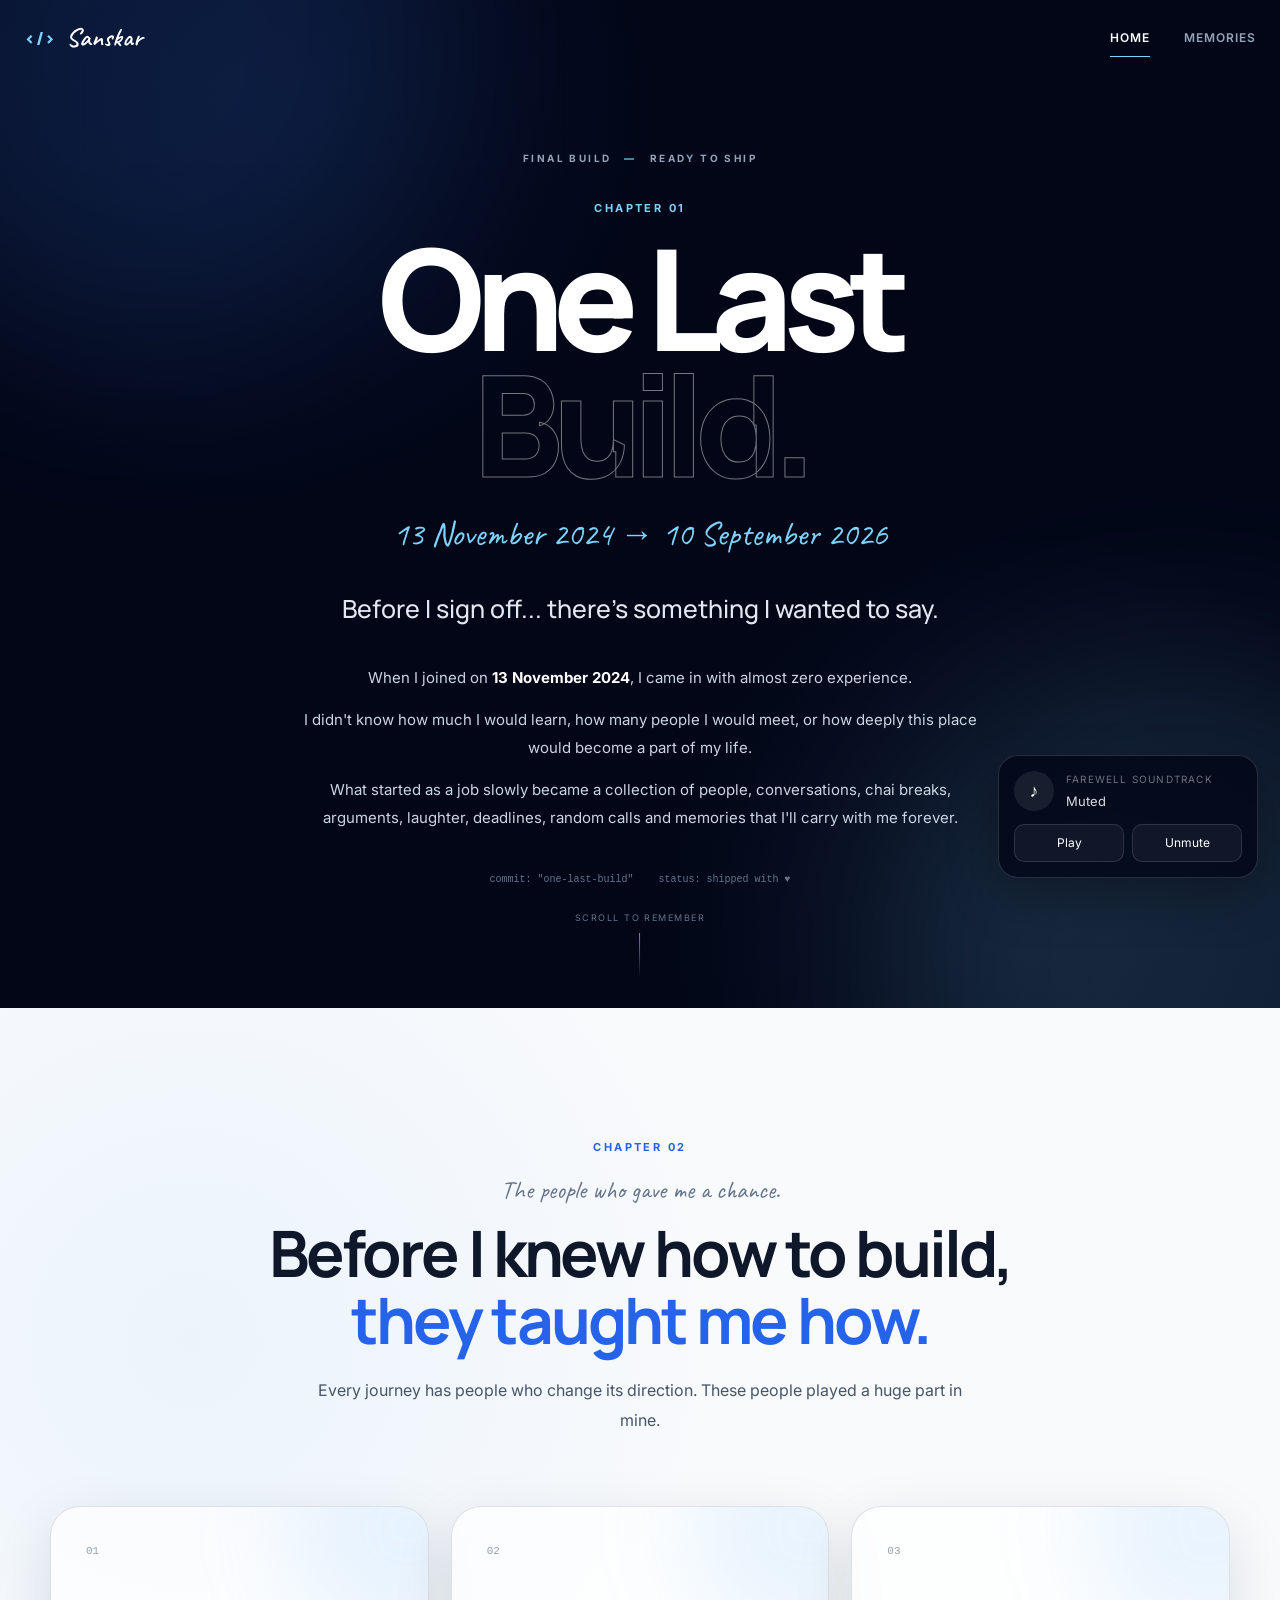
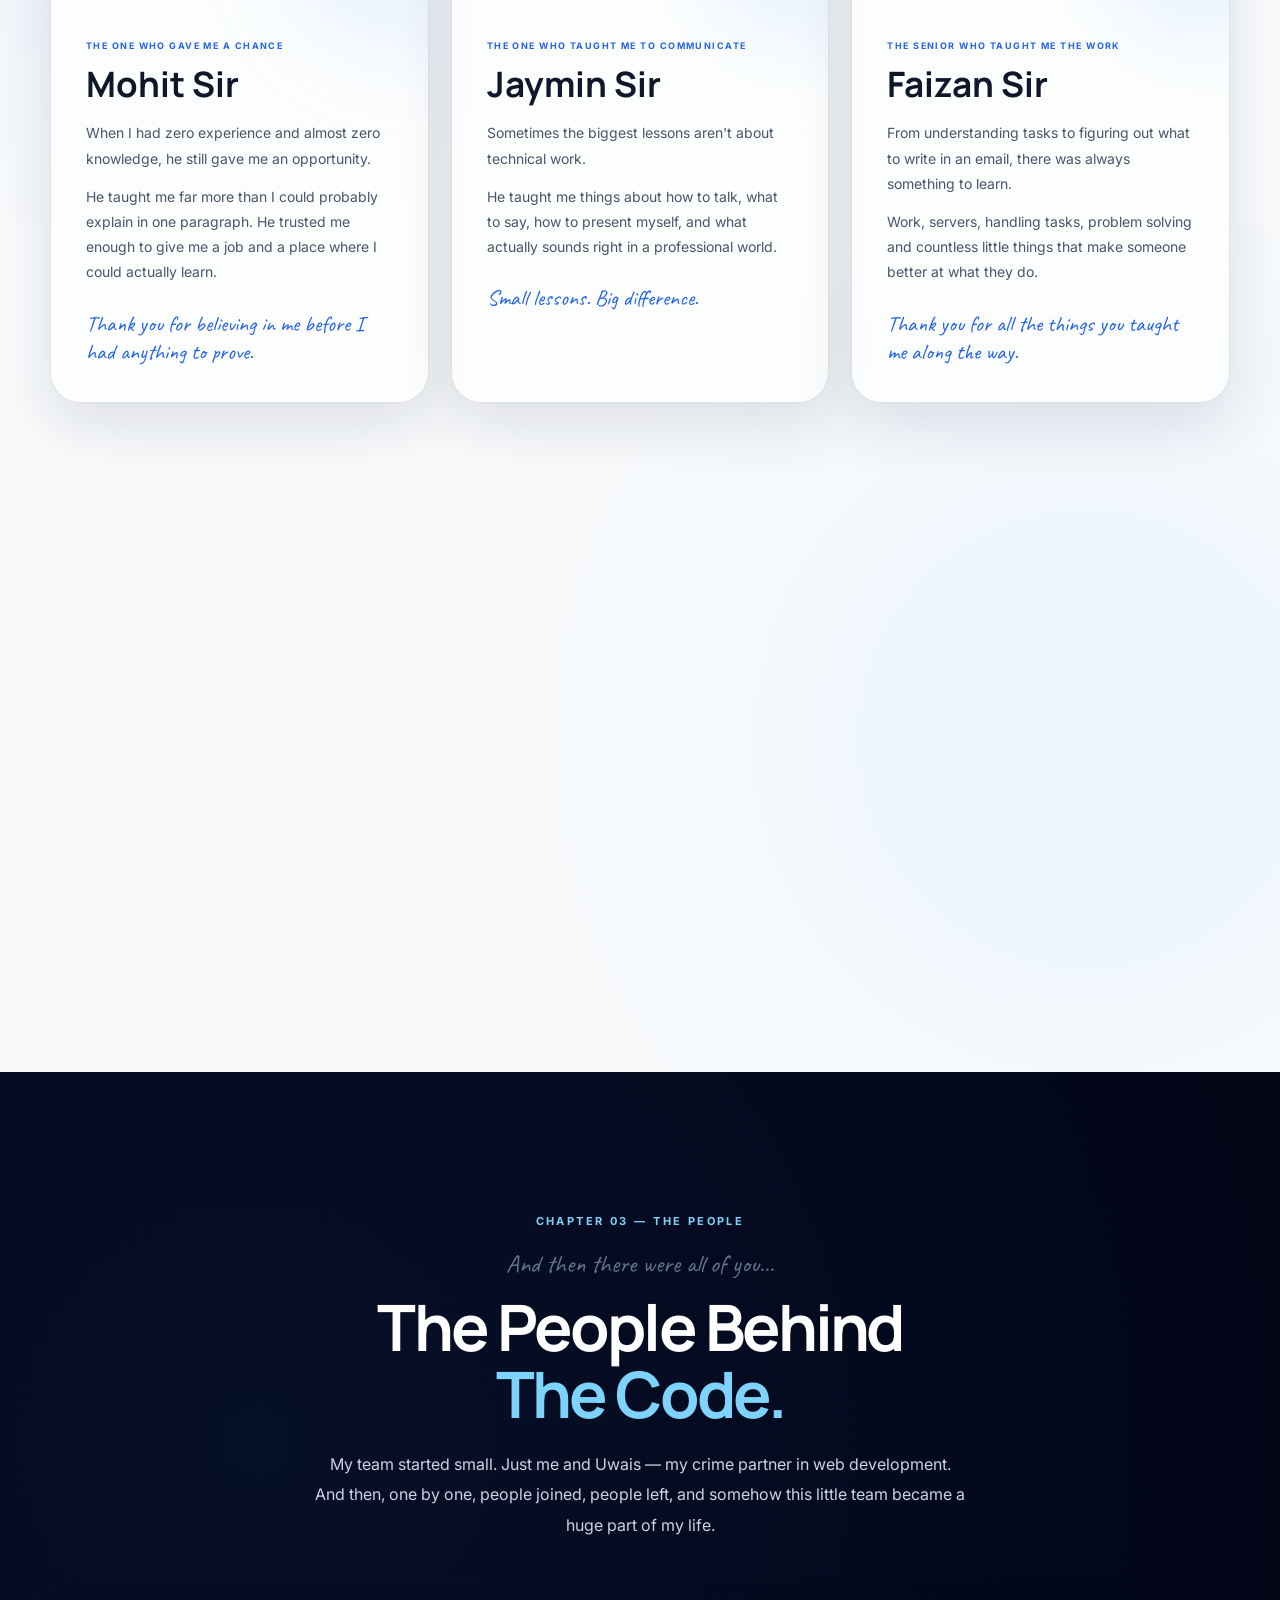
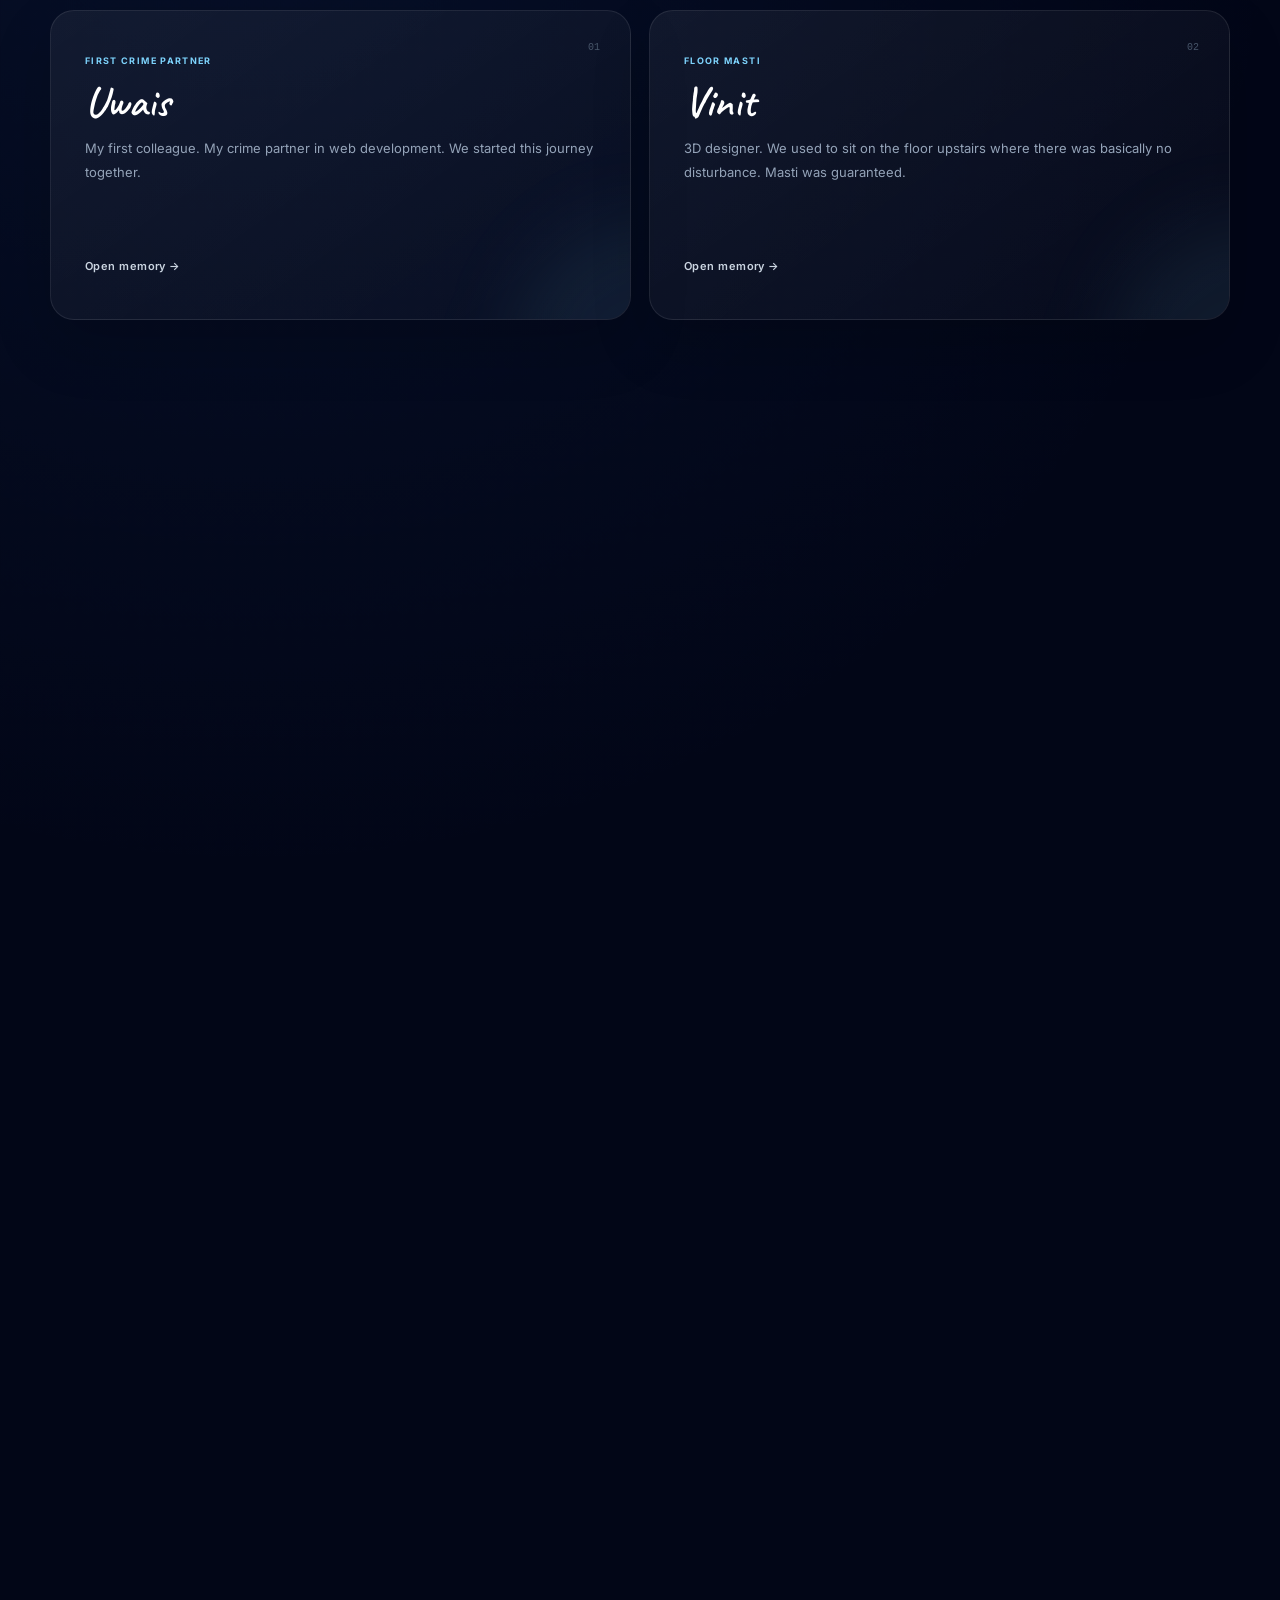
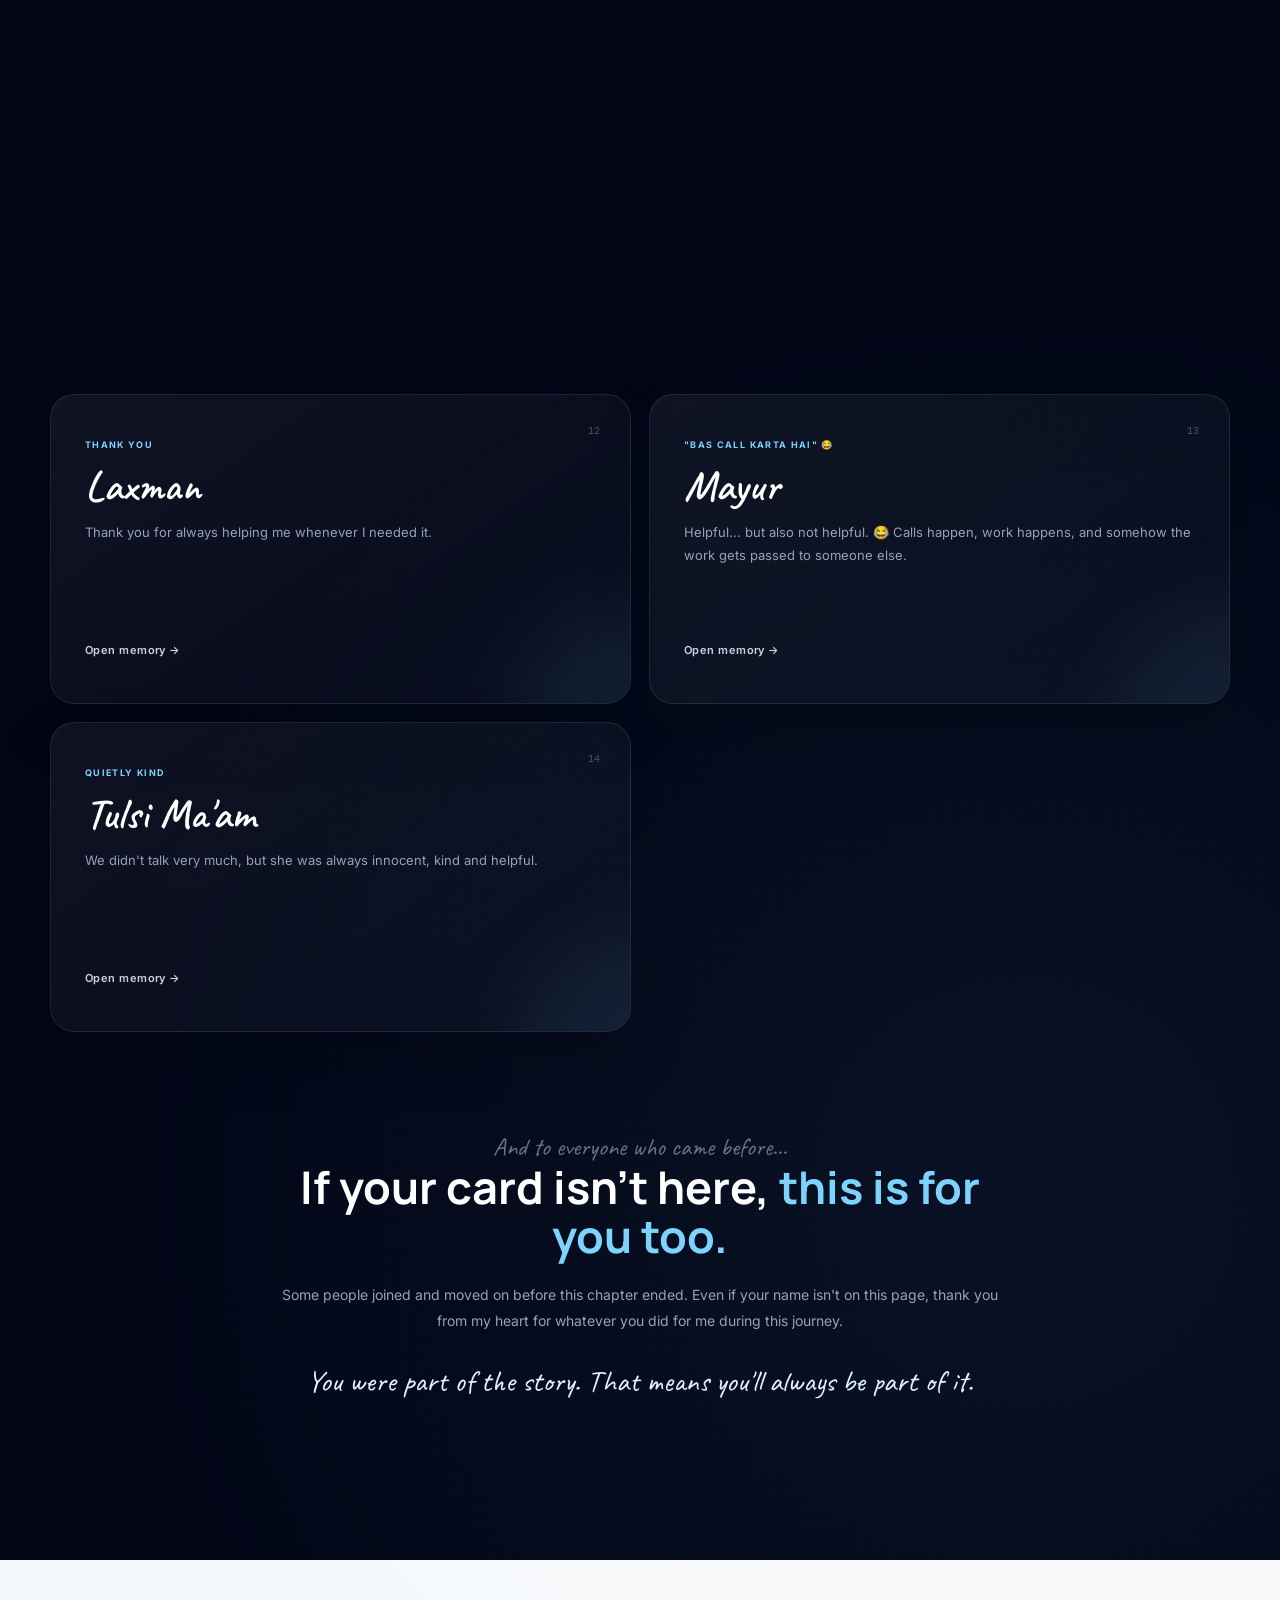
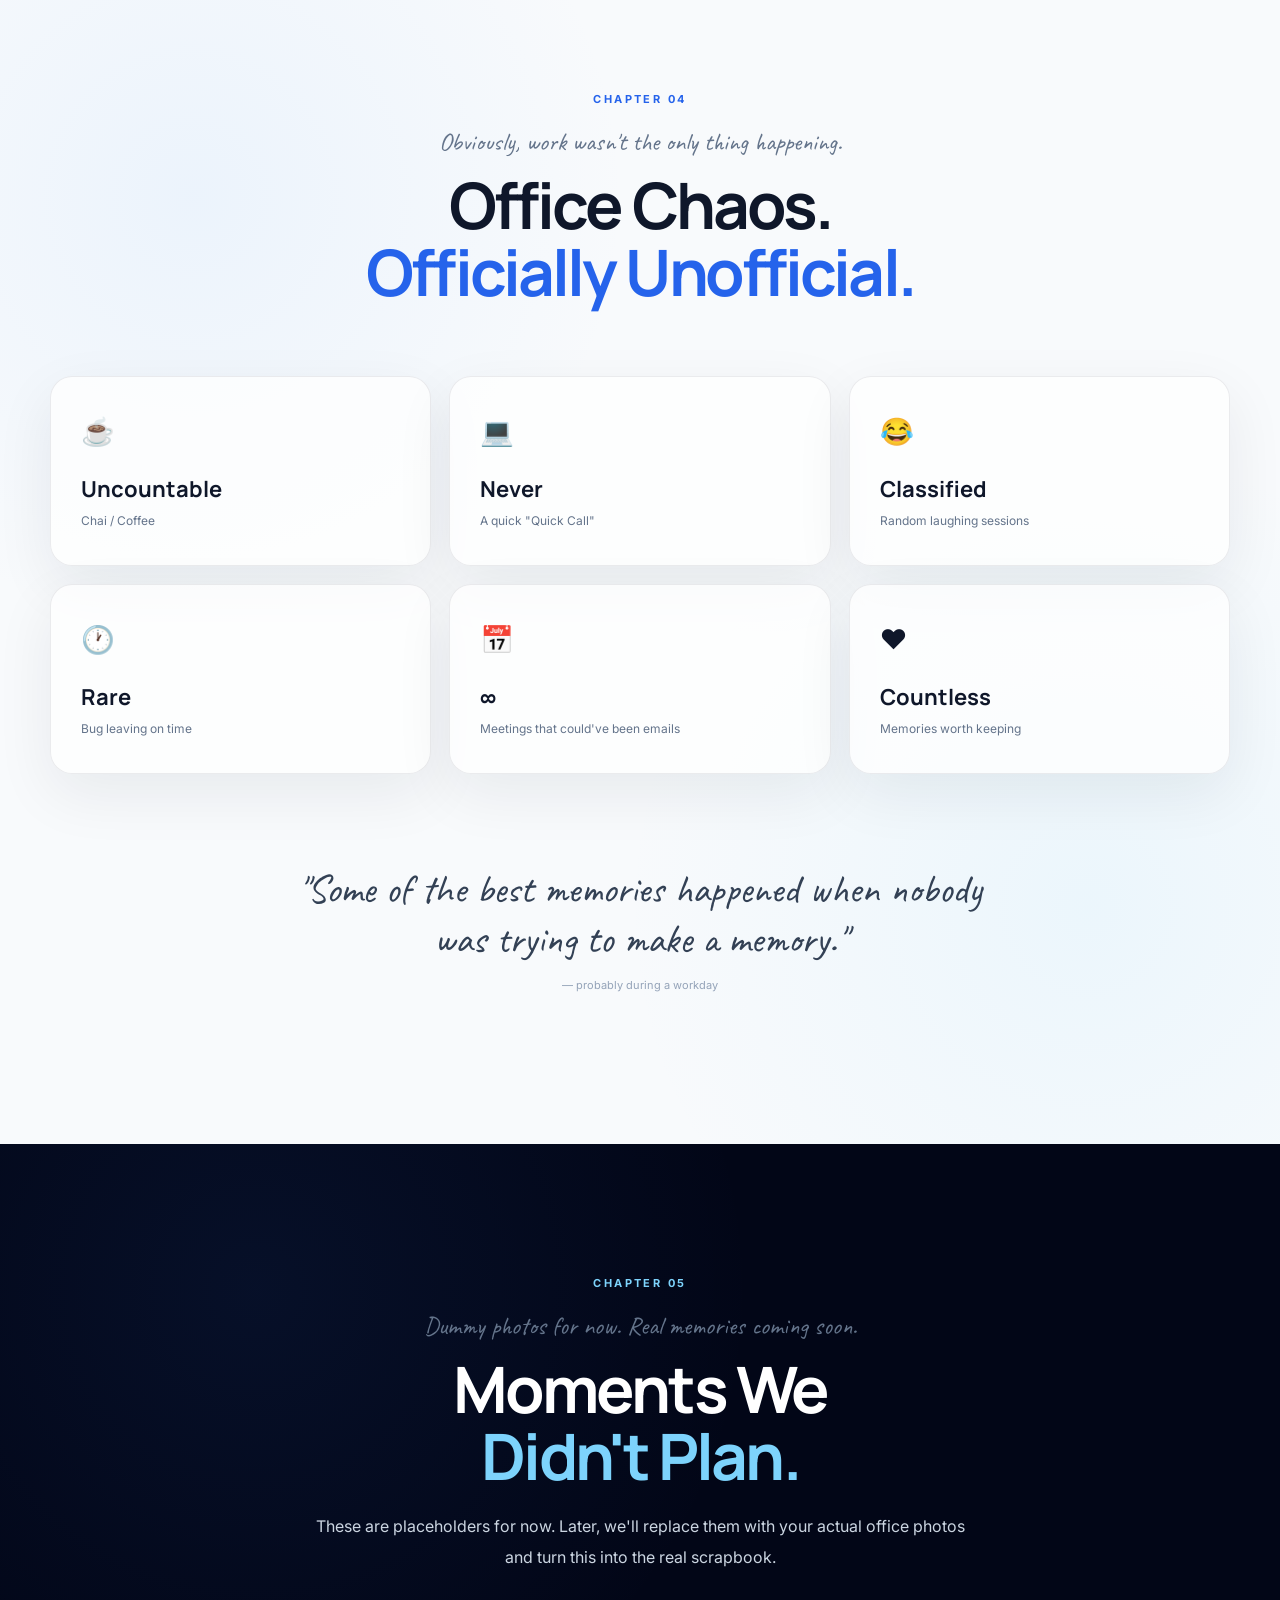
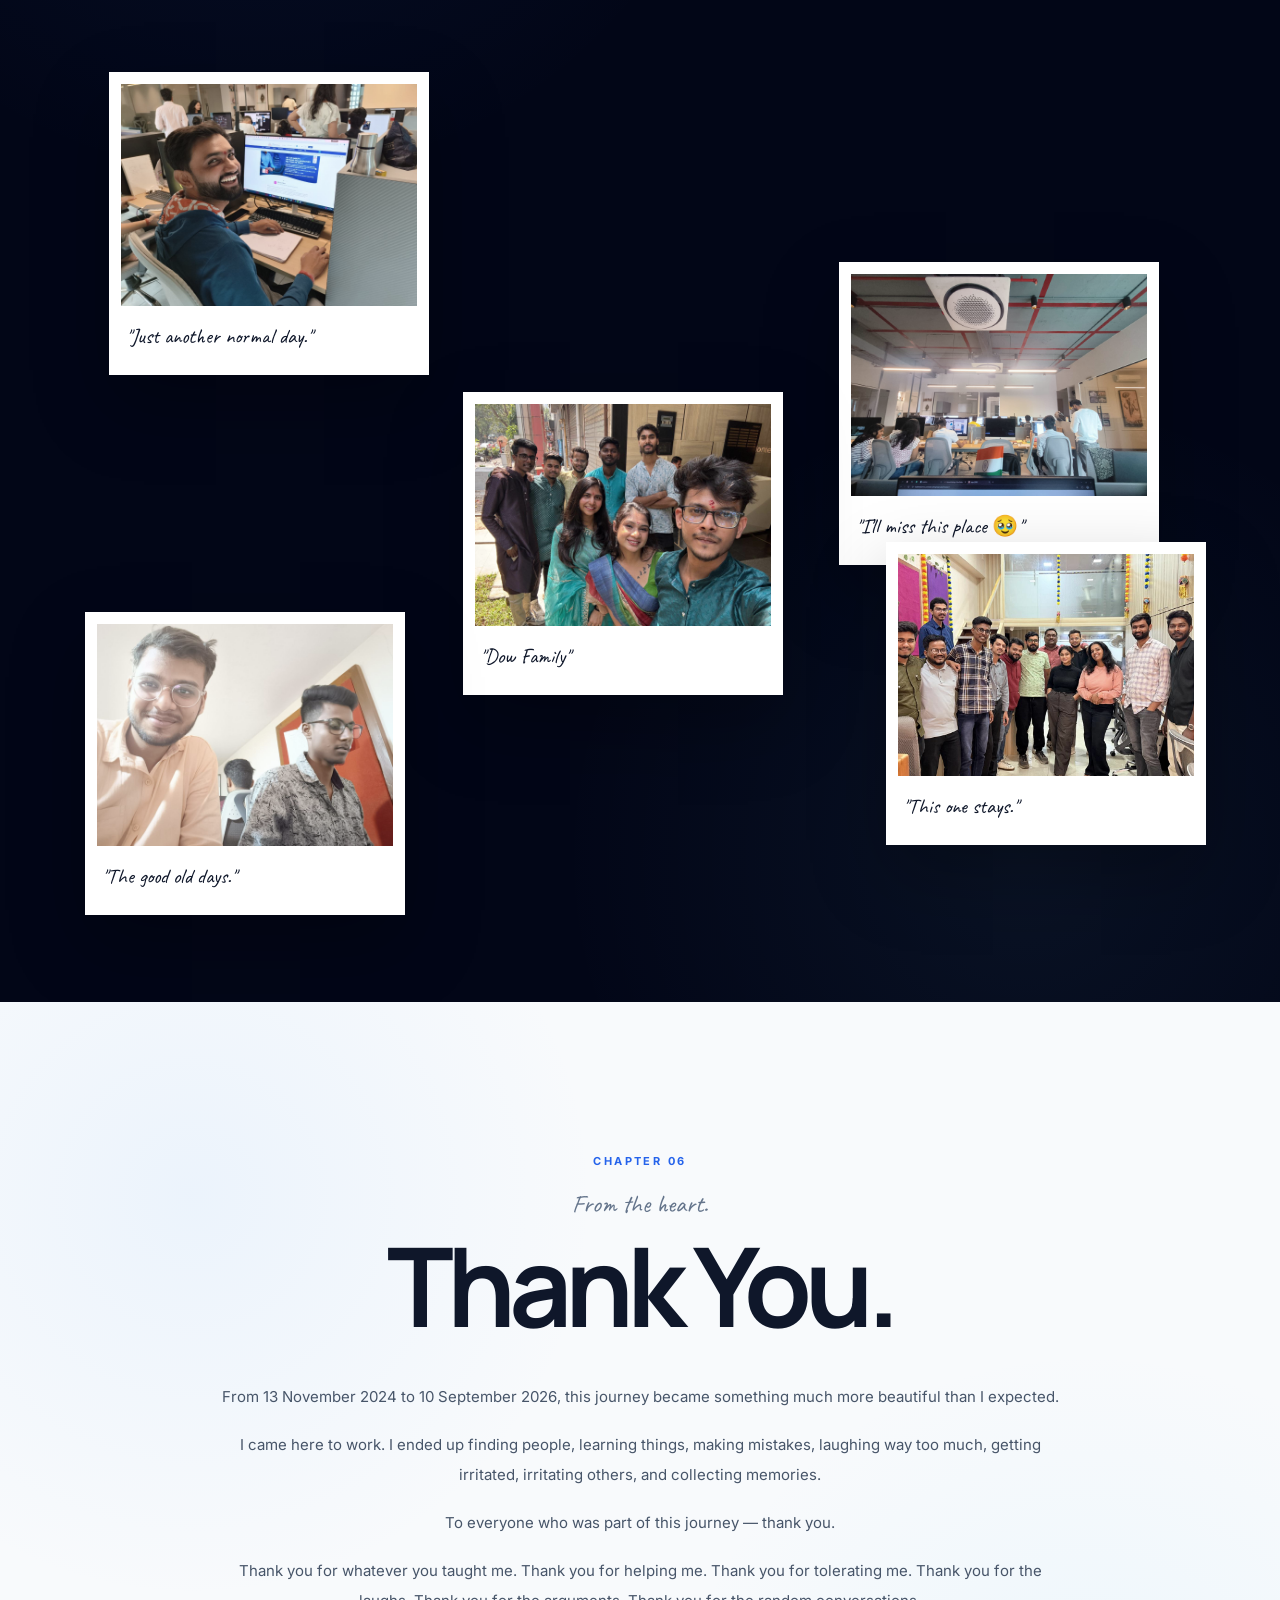
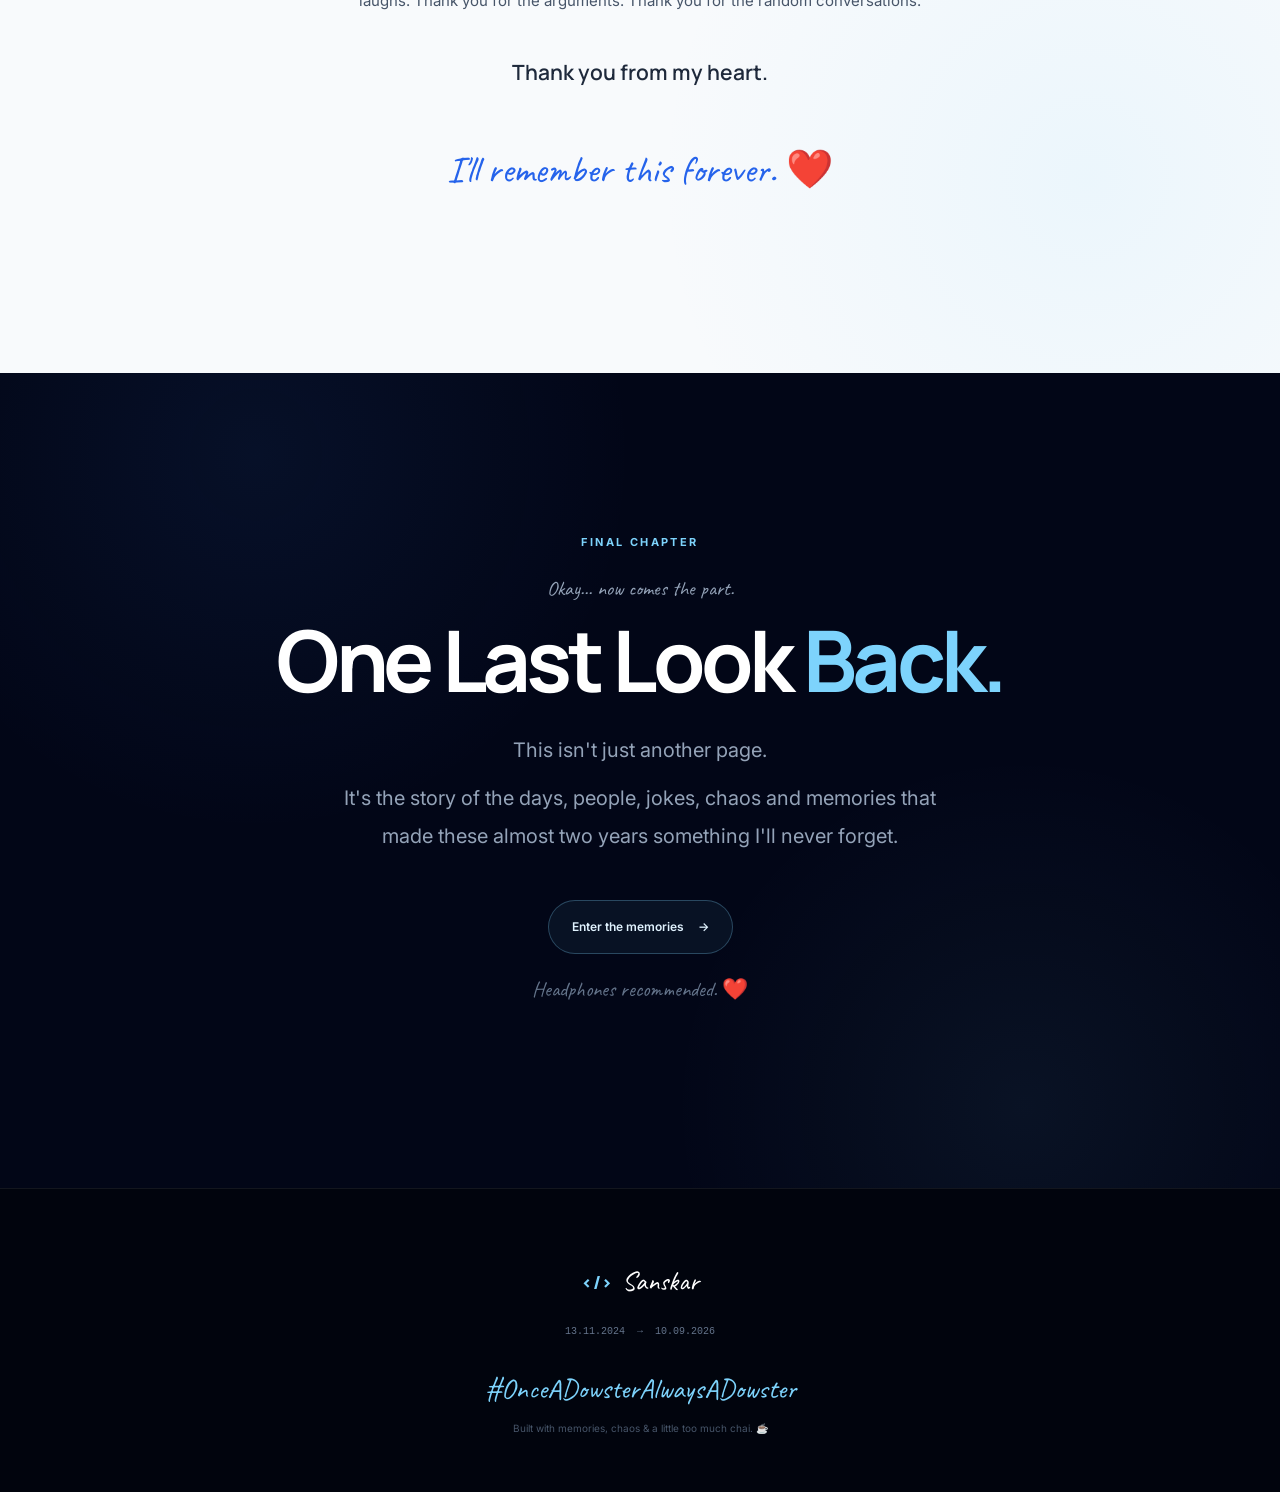
==== commit d9a2f400: "Update index.html" ====
--- a/index.html
+++ b/index.html
@@ -295,7 +295,7 @@
 
                     <p class="section-intro">
                         Every journey has people who change its direction.
-                        These three people played a huge part in mine.
+                        These people played a huge part in mine.
                     </p>
 
                 </div>
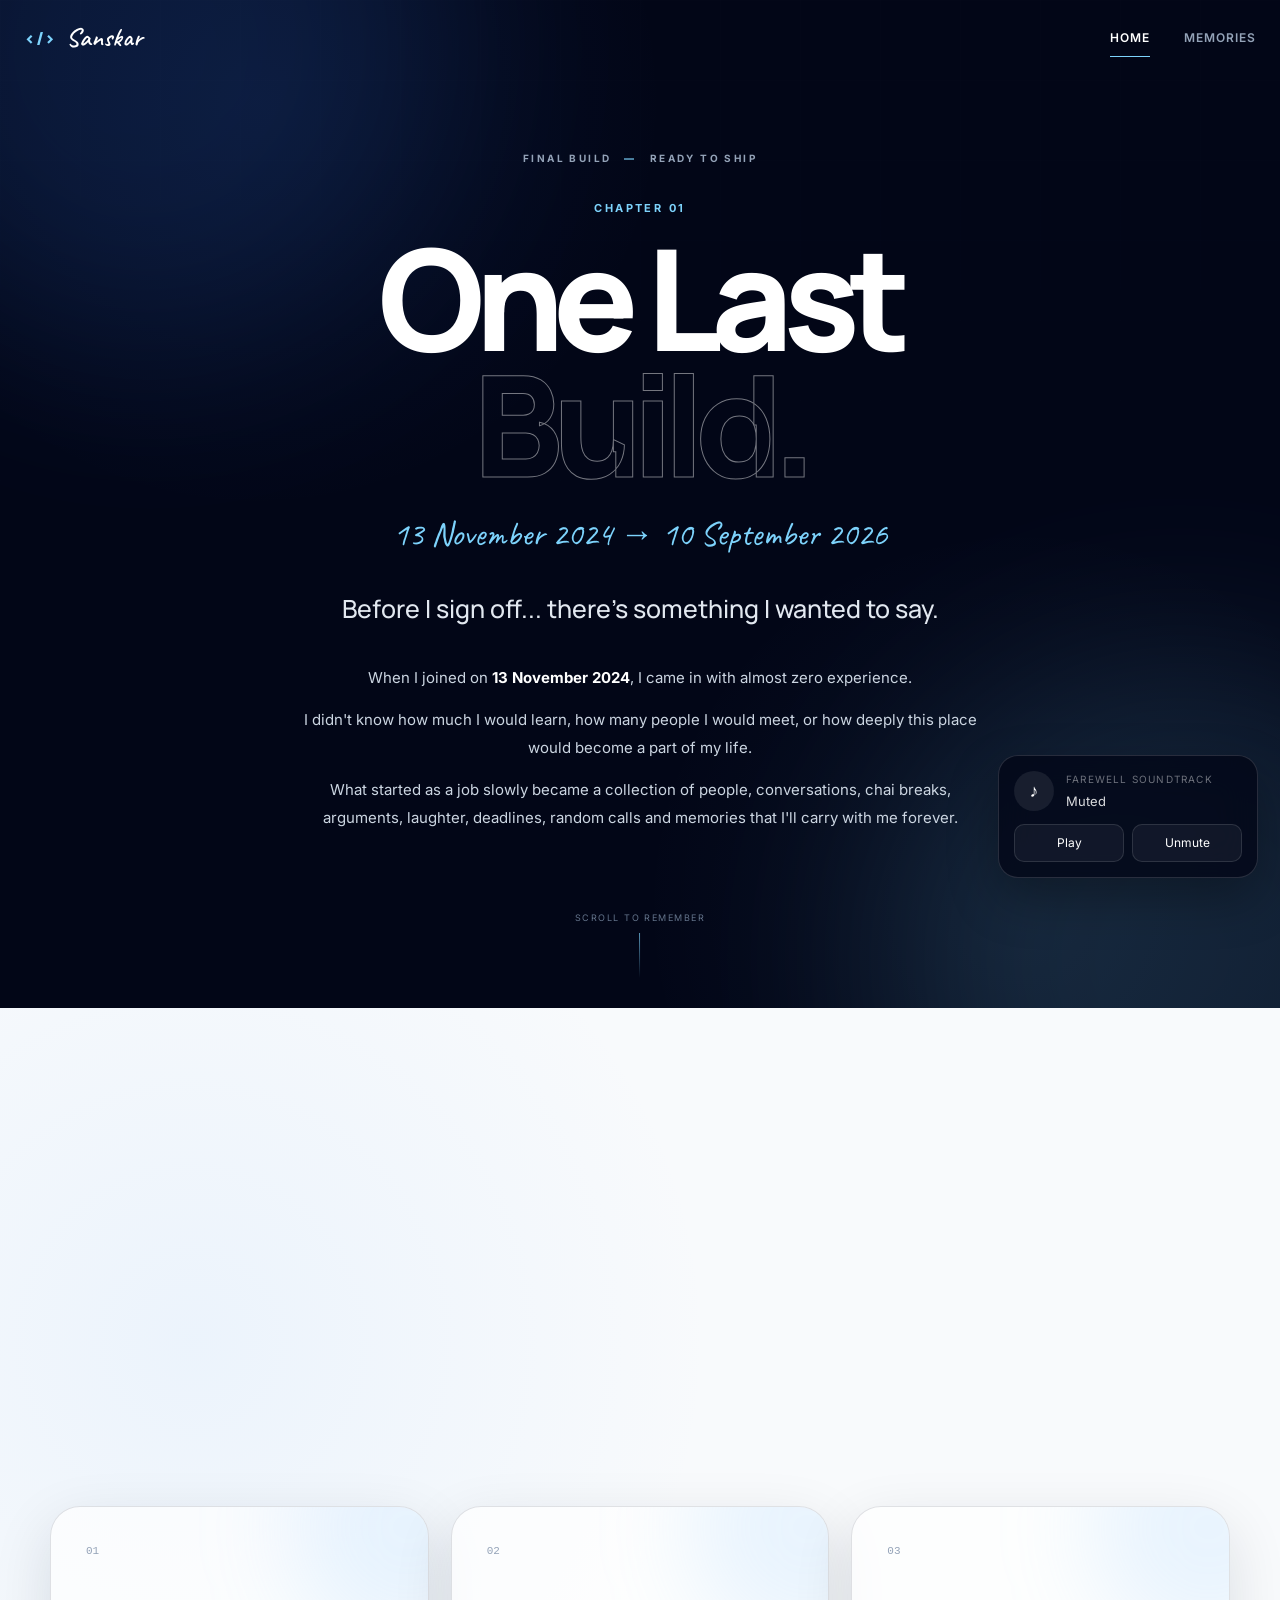
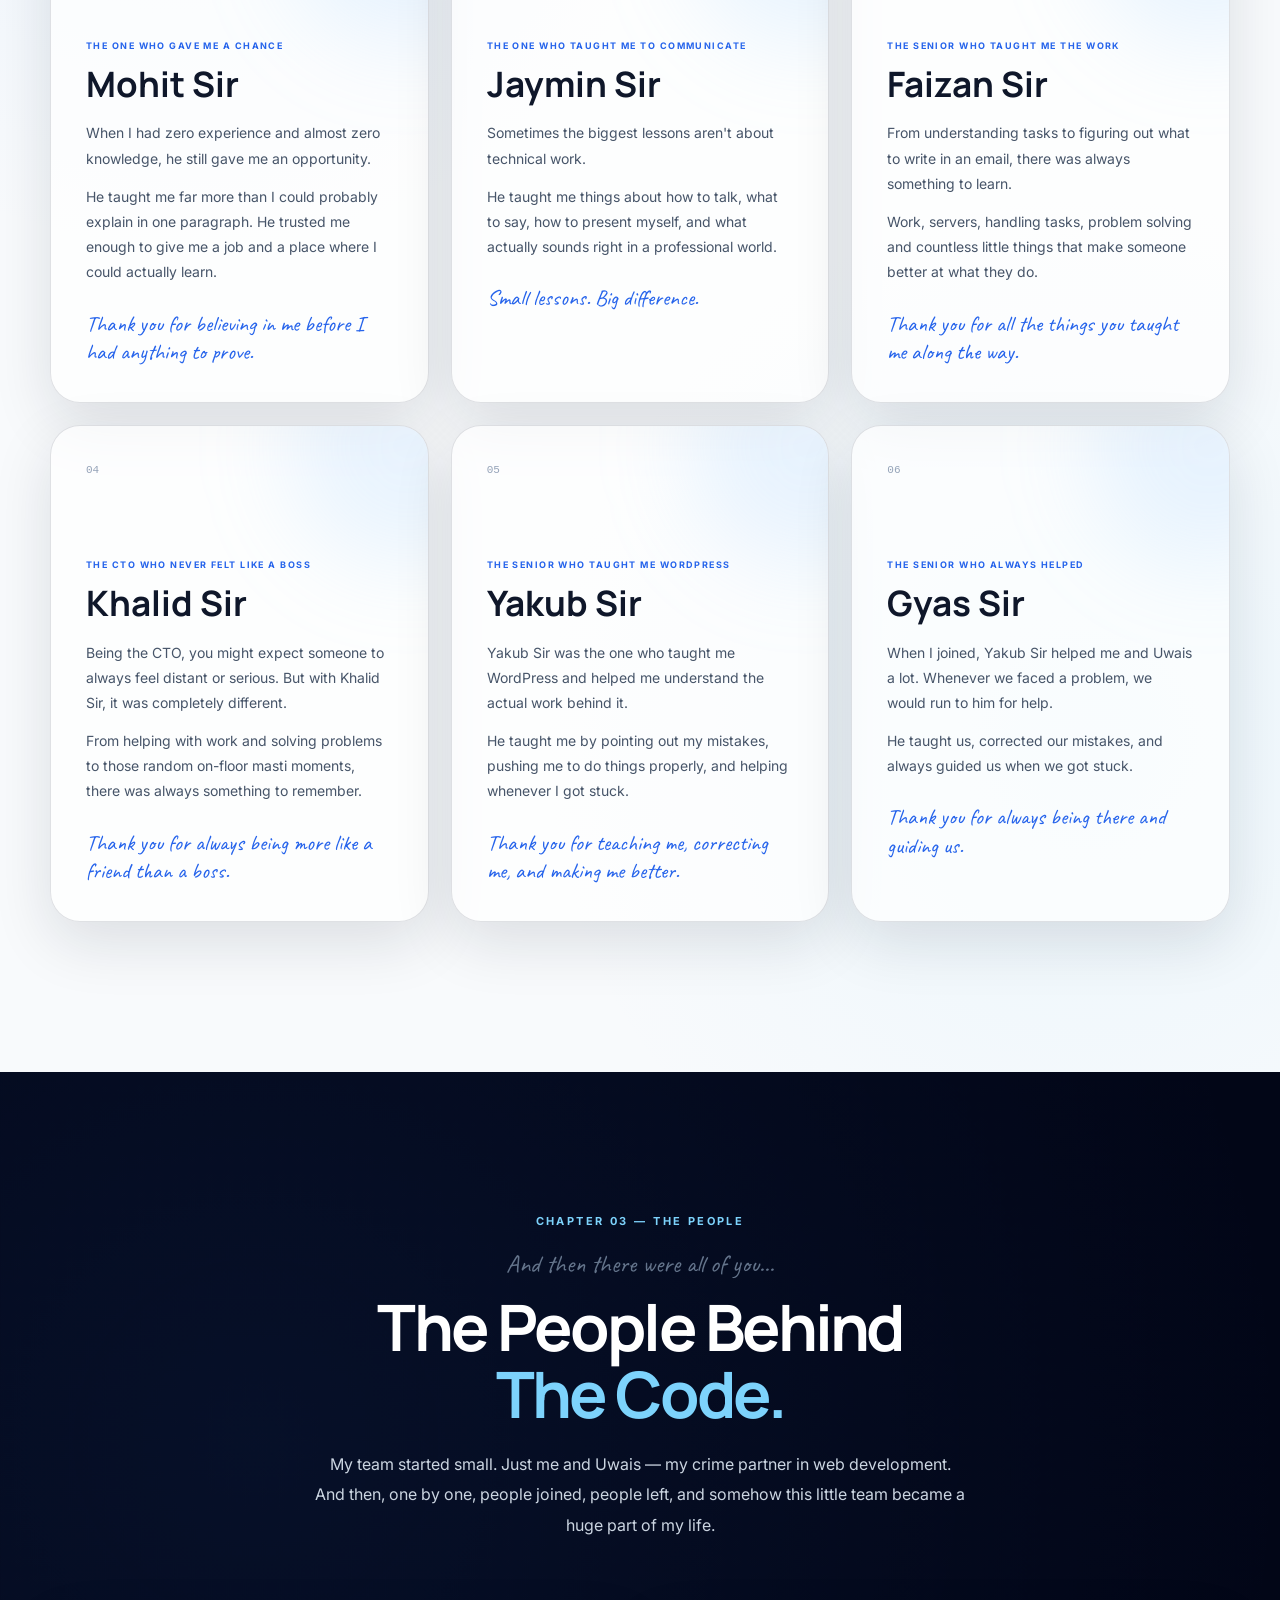
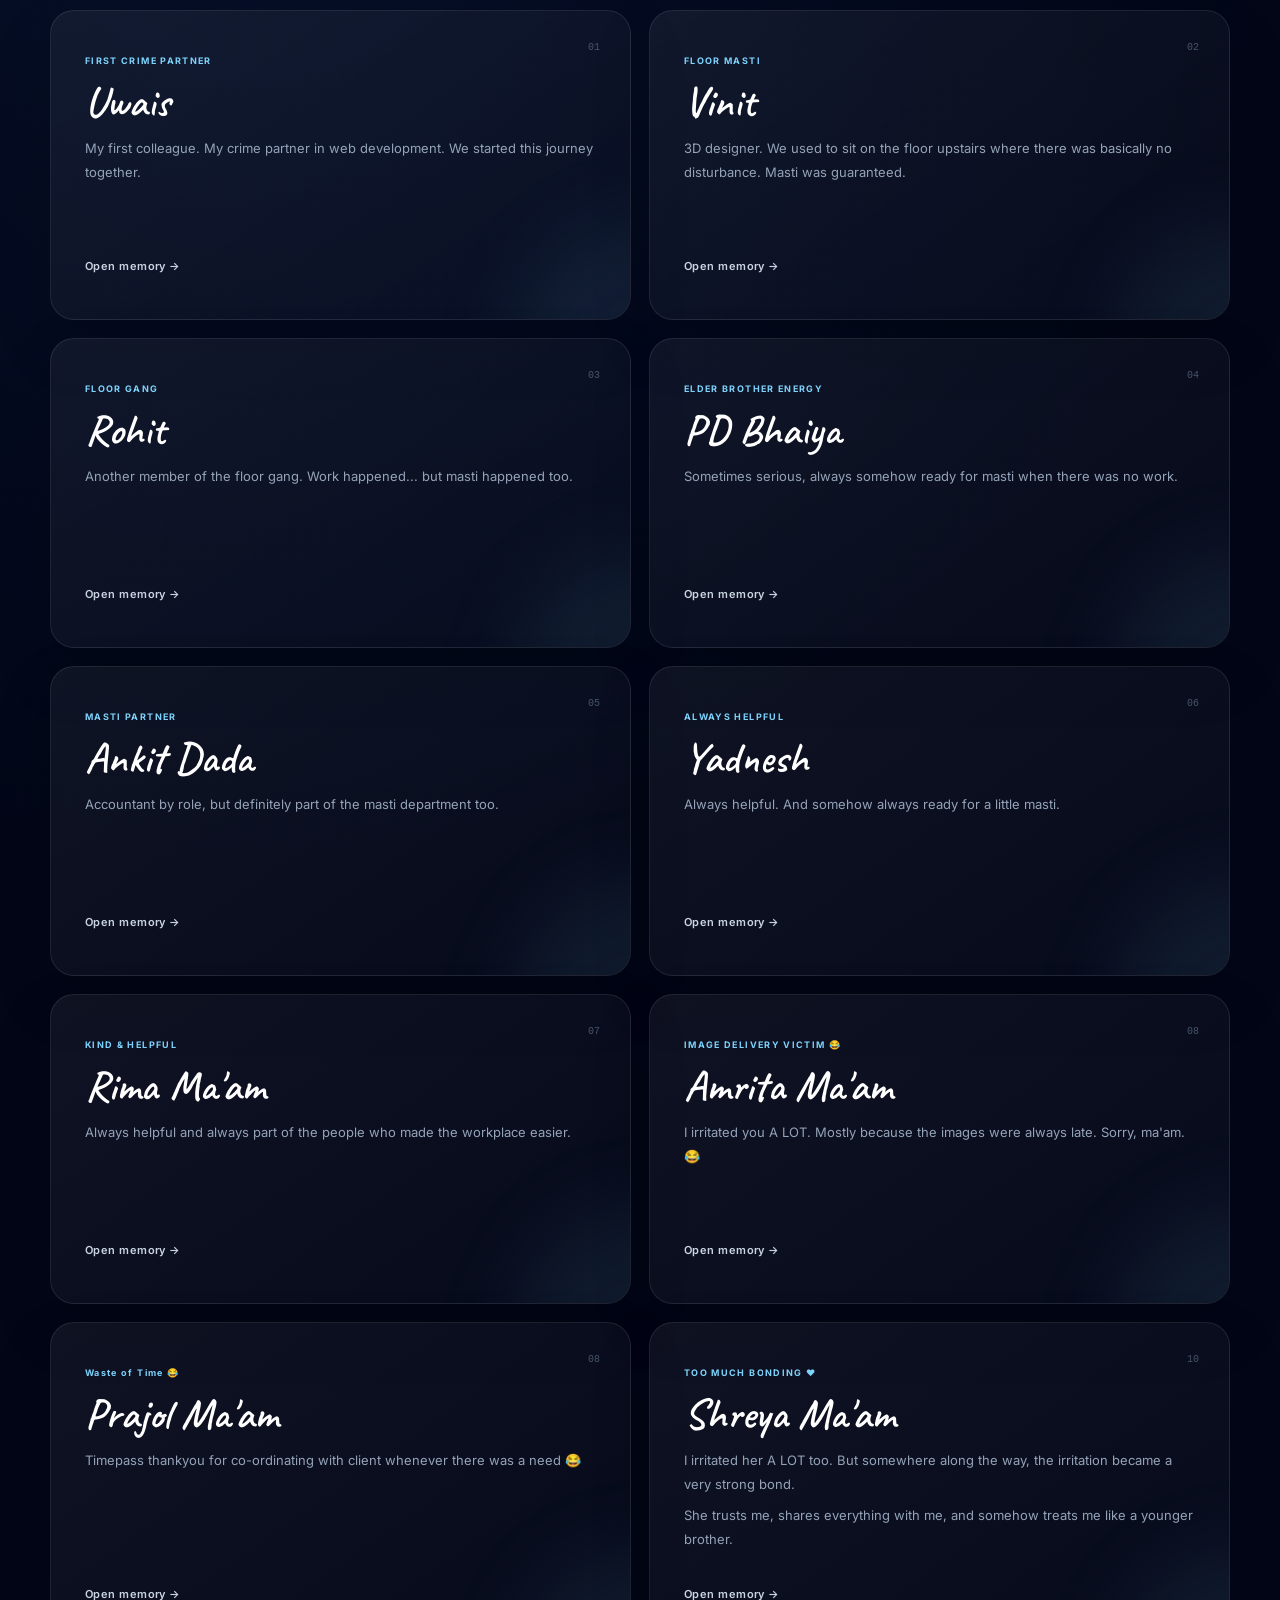
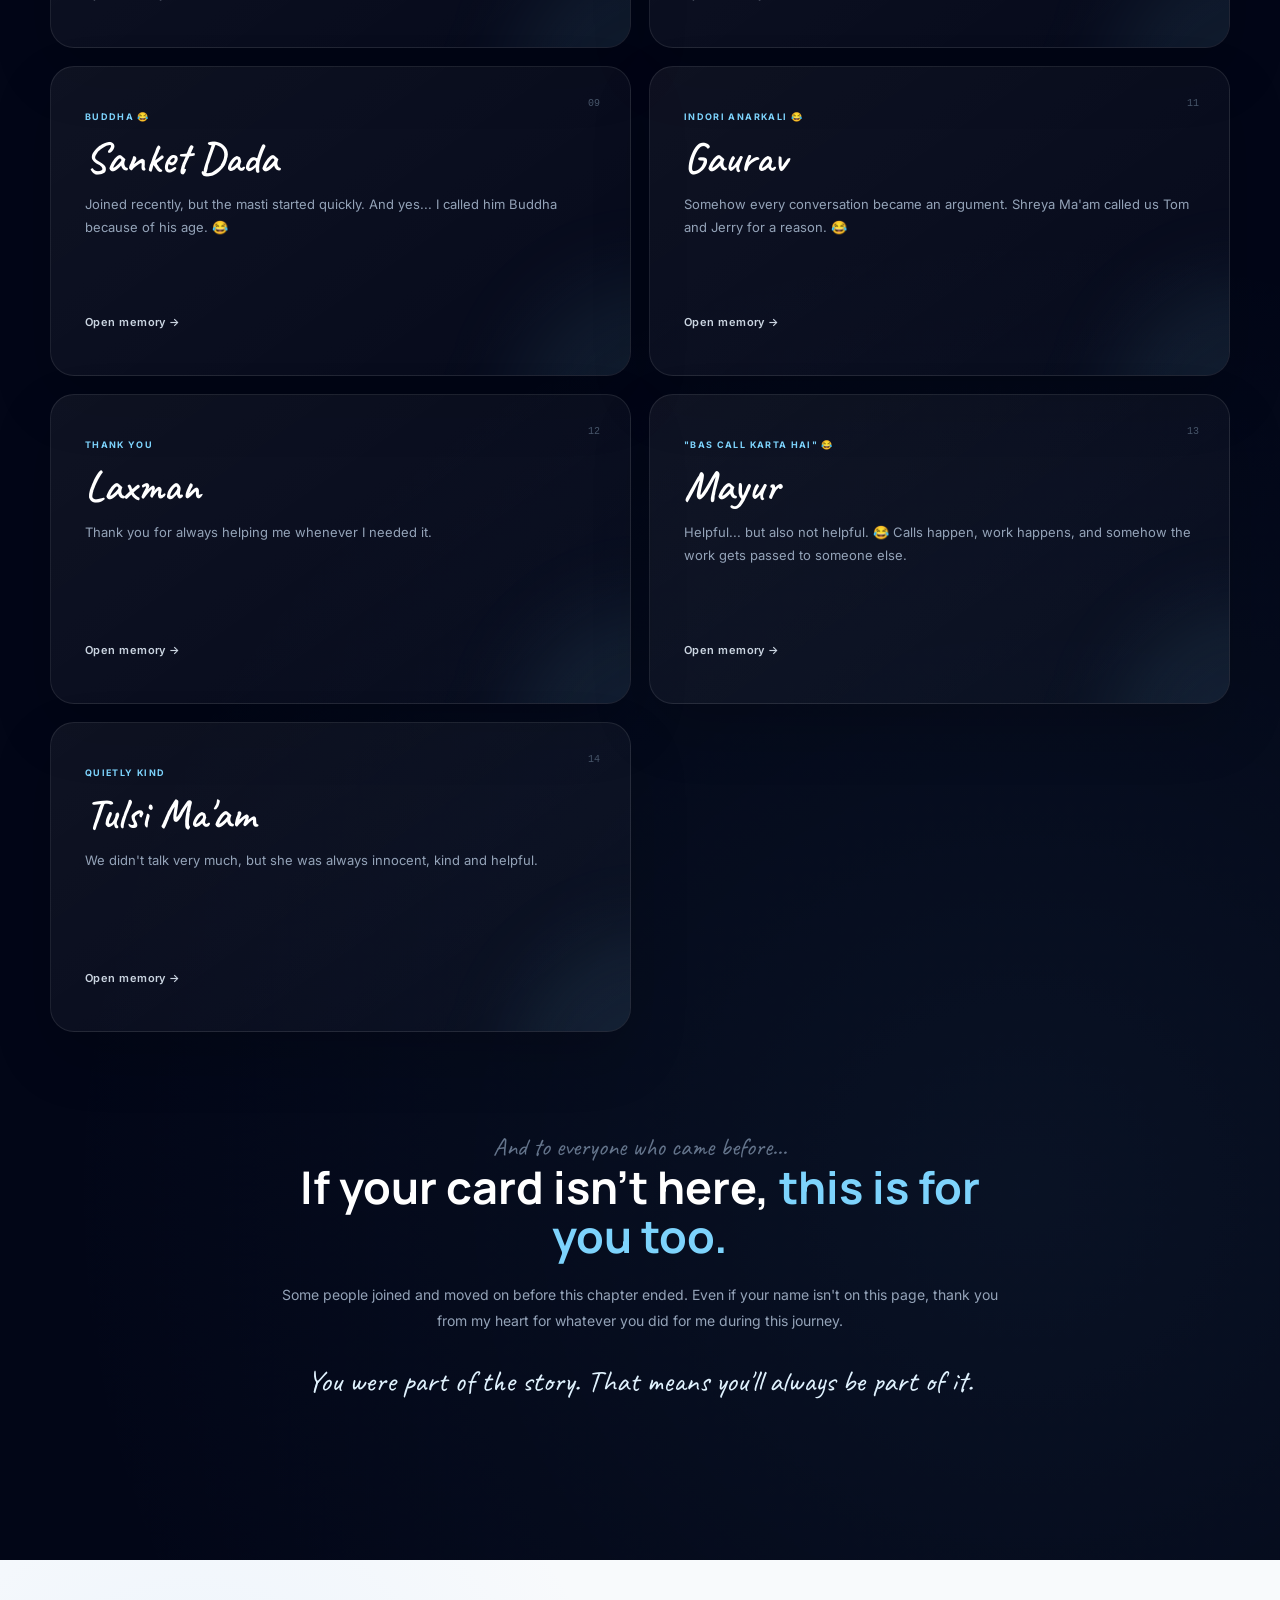
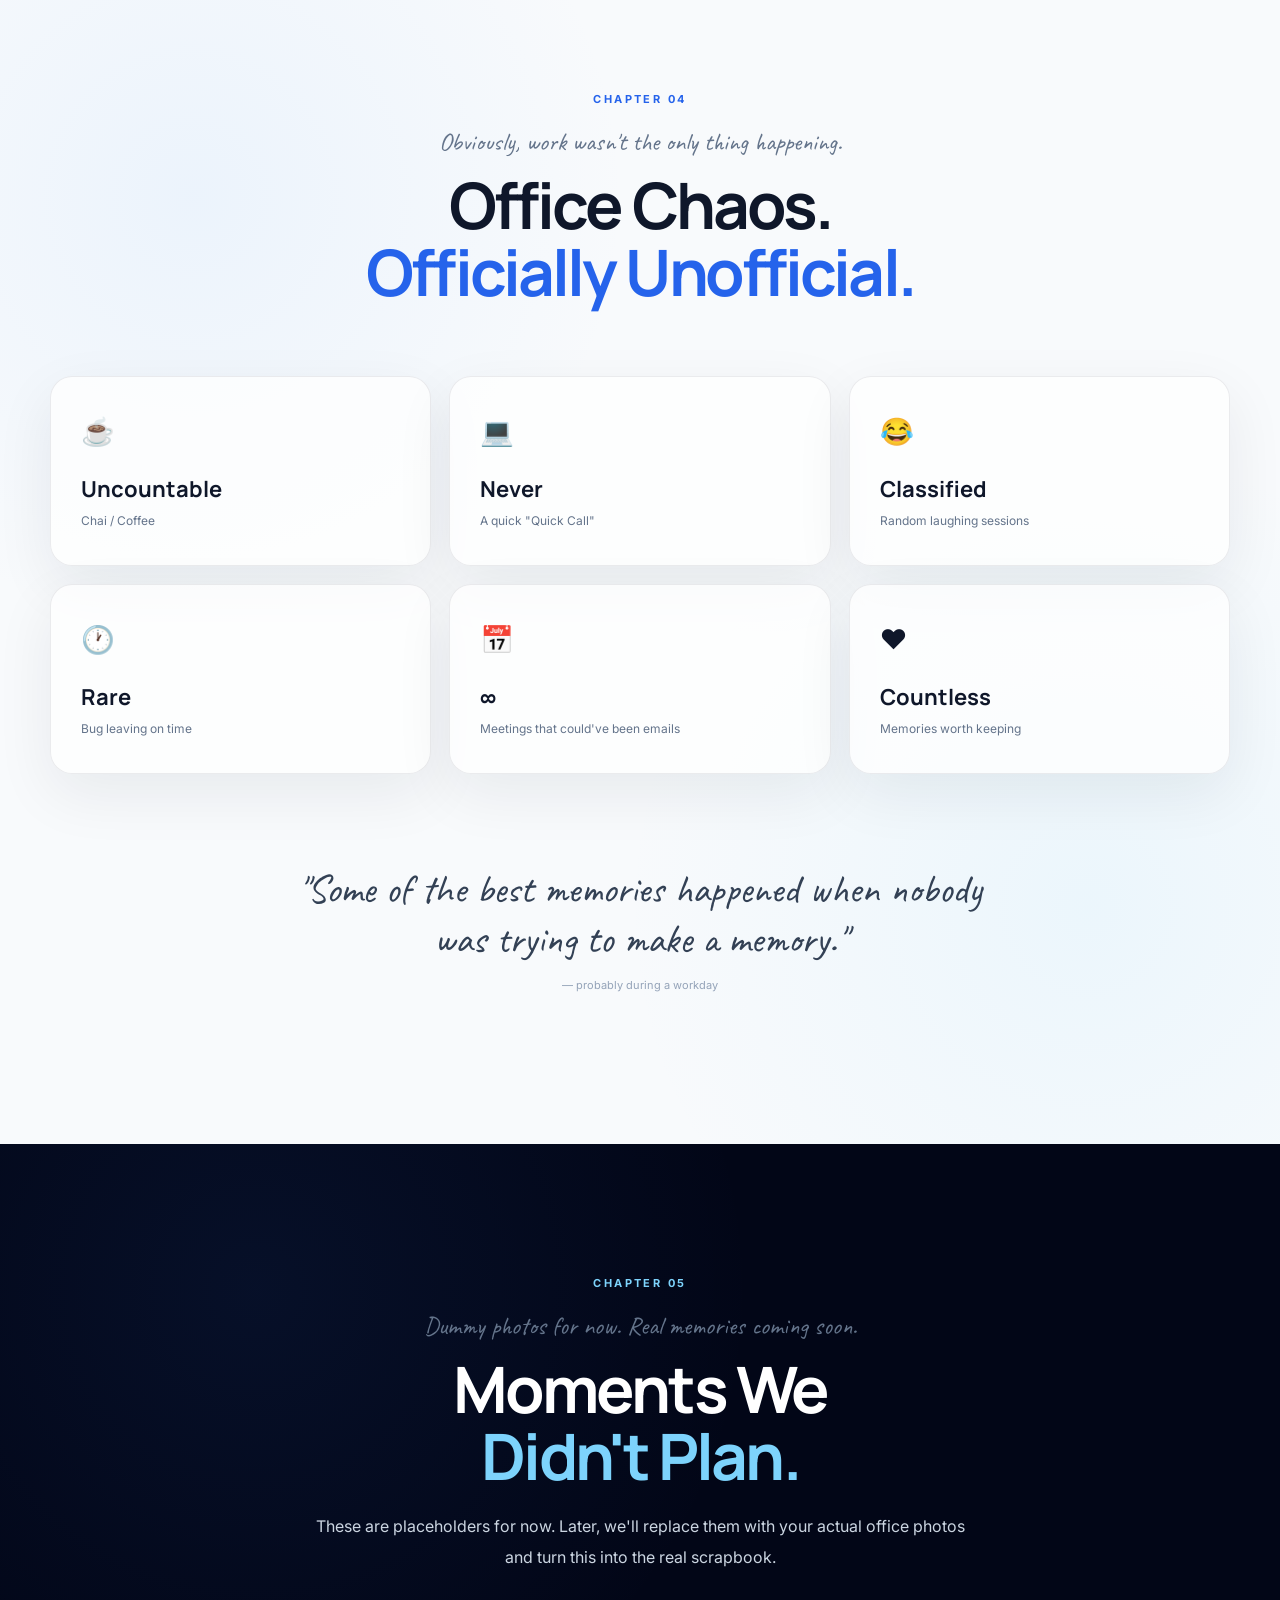
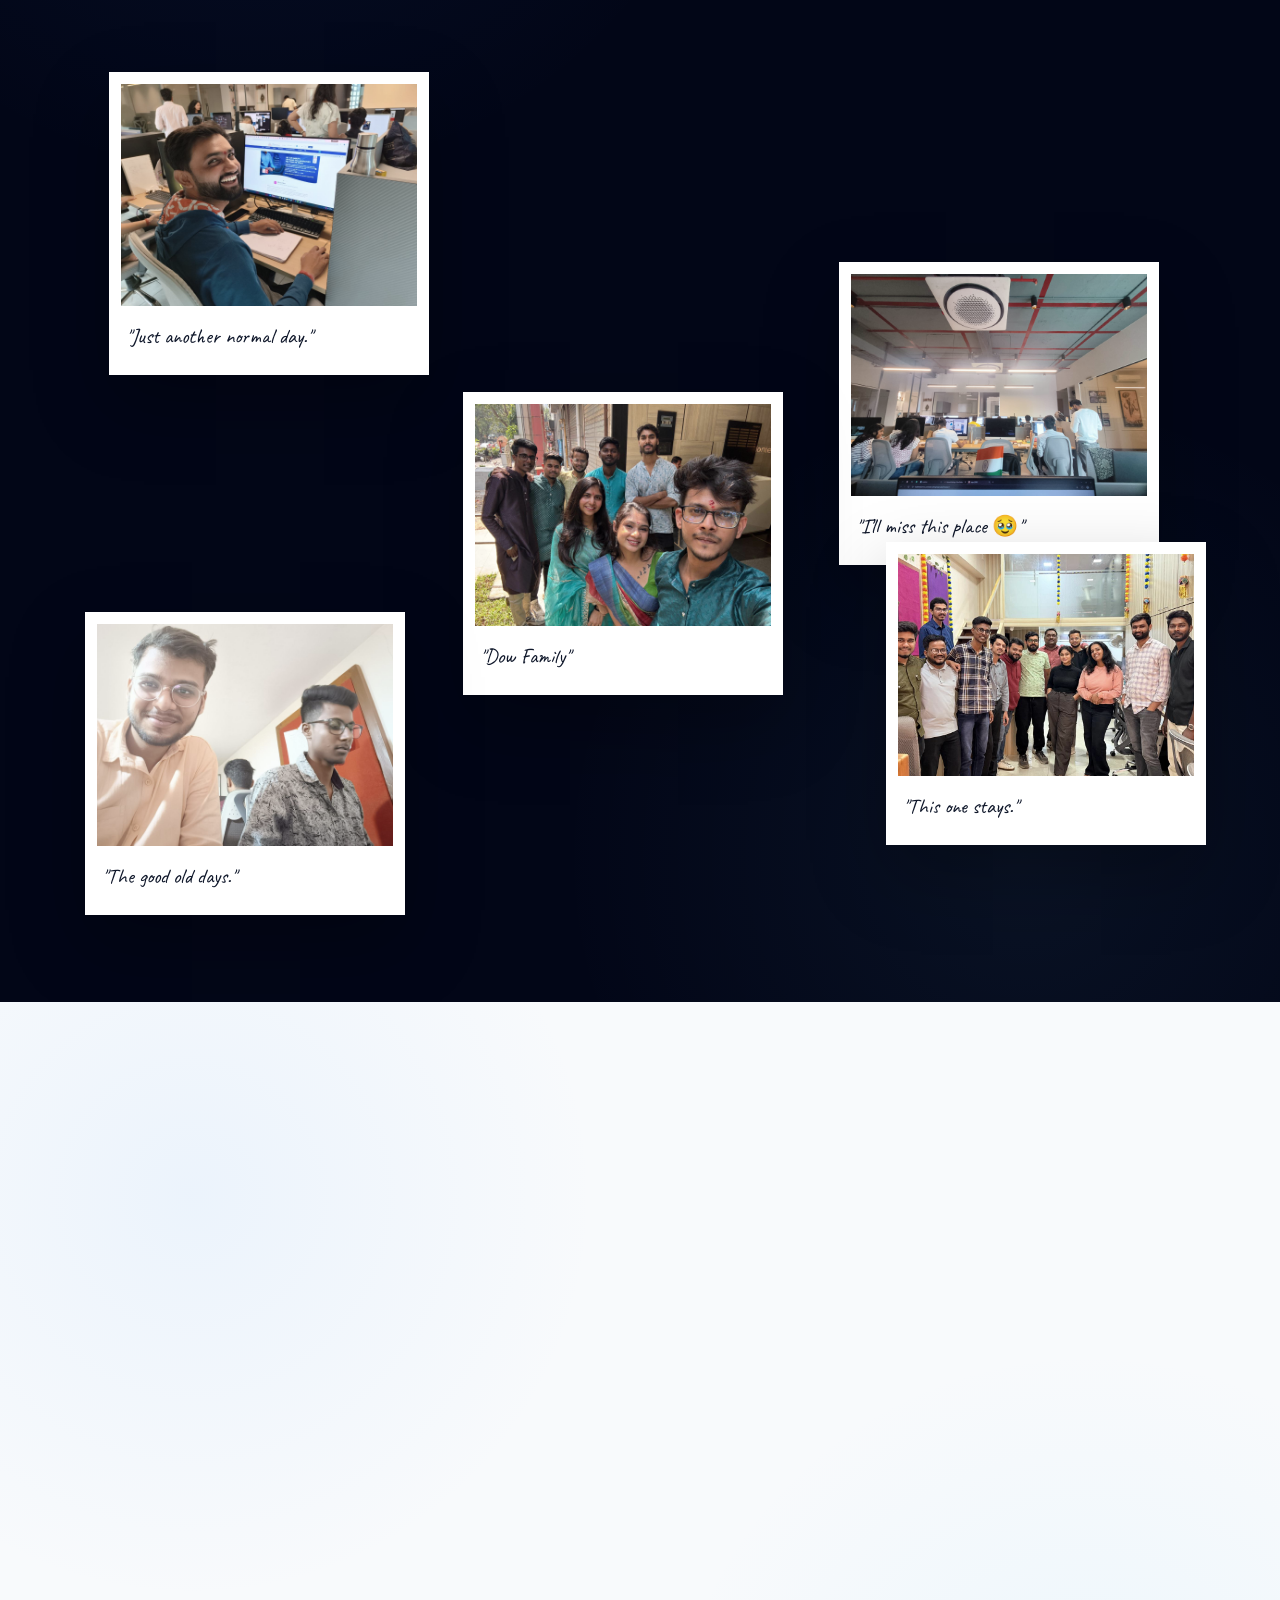
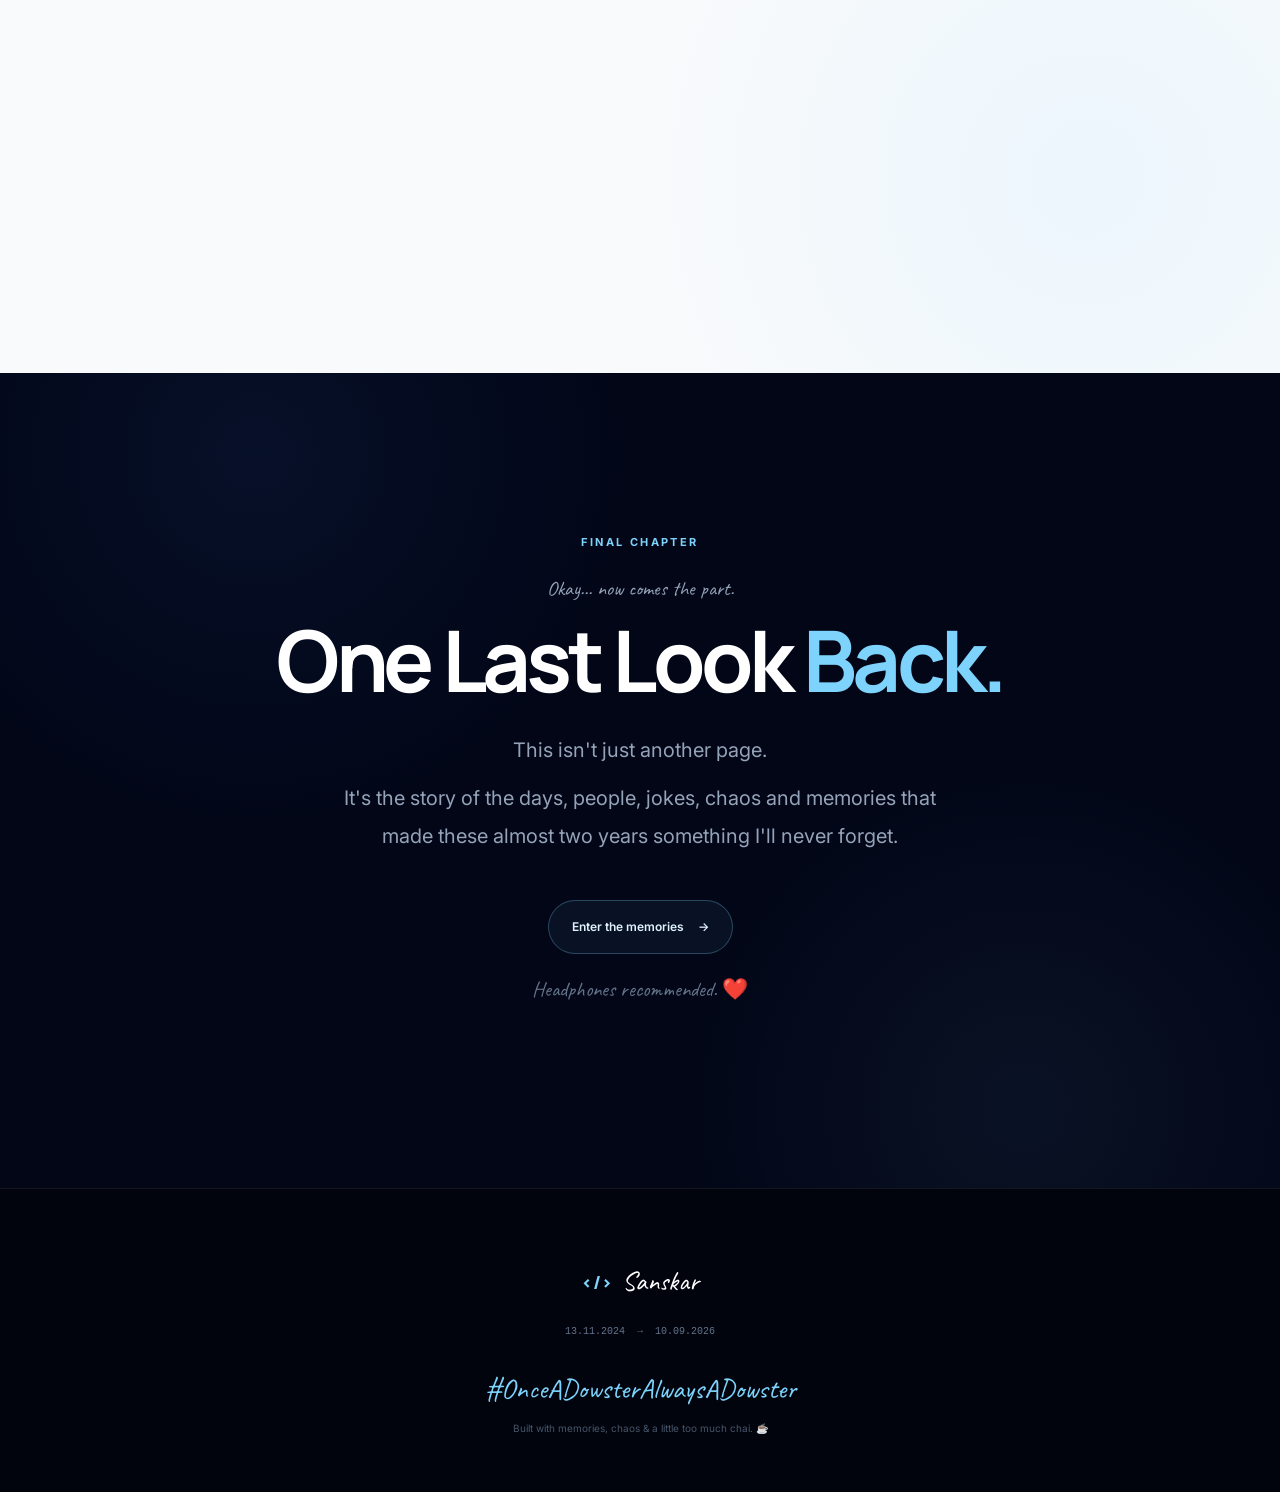
==== commit fe594d4f: "Update index.html" ====
--- a/index.html
+++ b/index.html
@@ -1,4 +1,4 @@
-<!DOCTYPE html>
+<!DOCTYPE html> 
 <html lang="en">
 <head>
     <meta charset="UTF-8">
